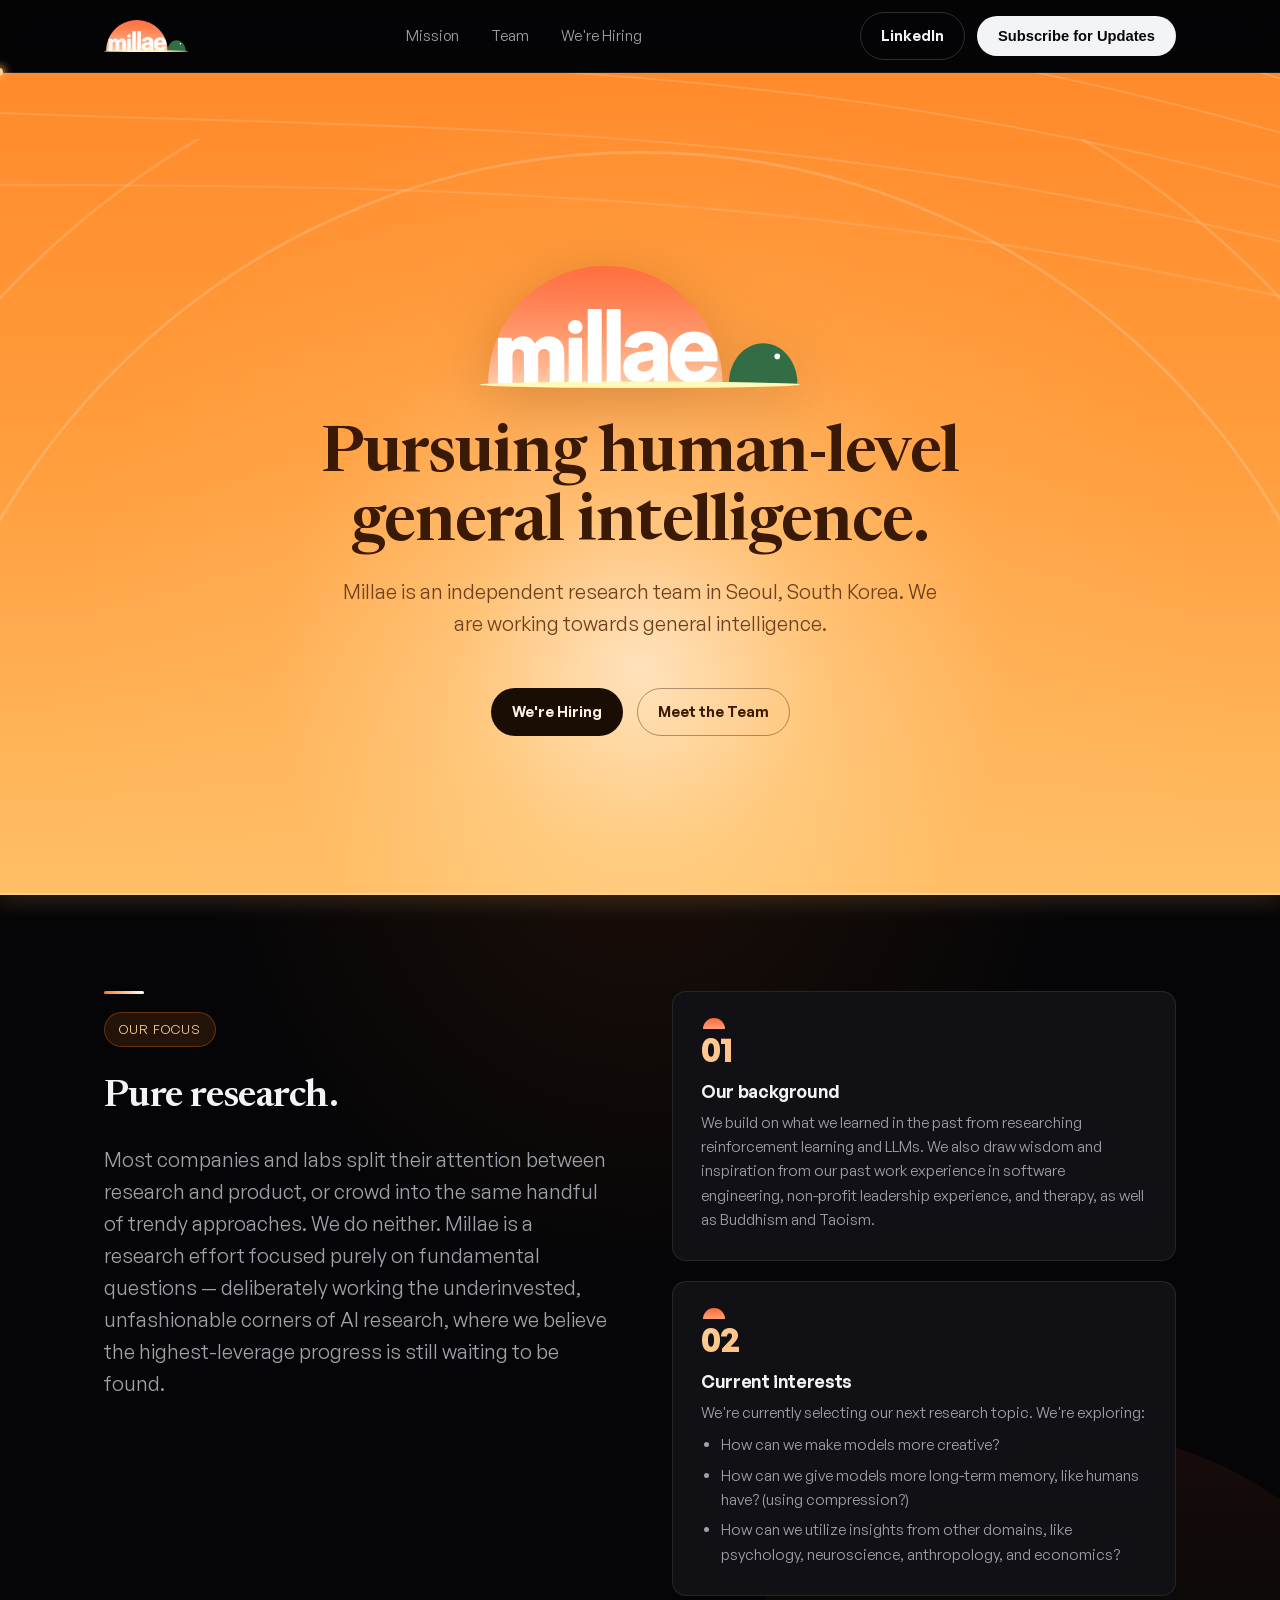
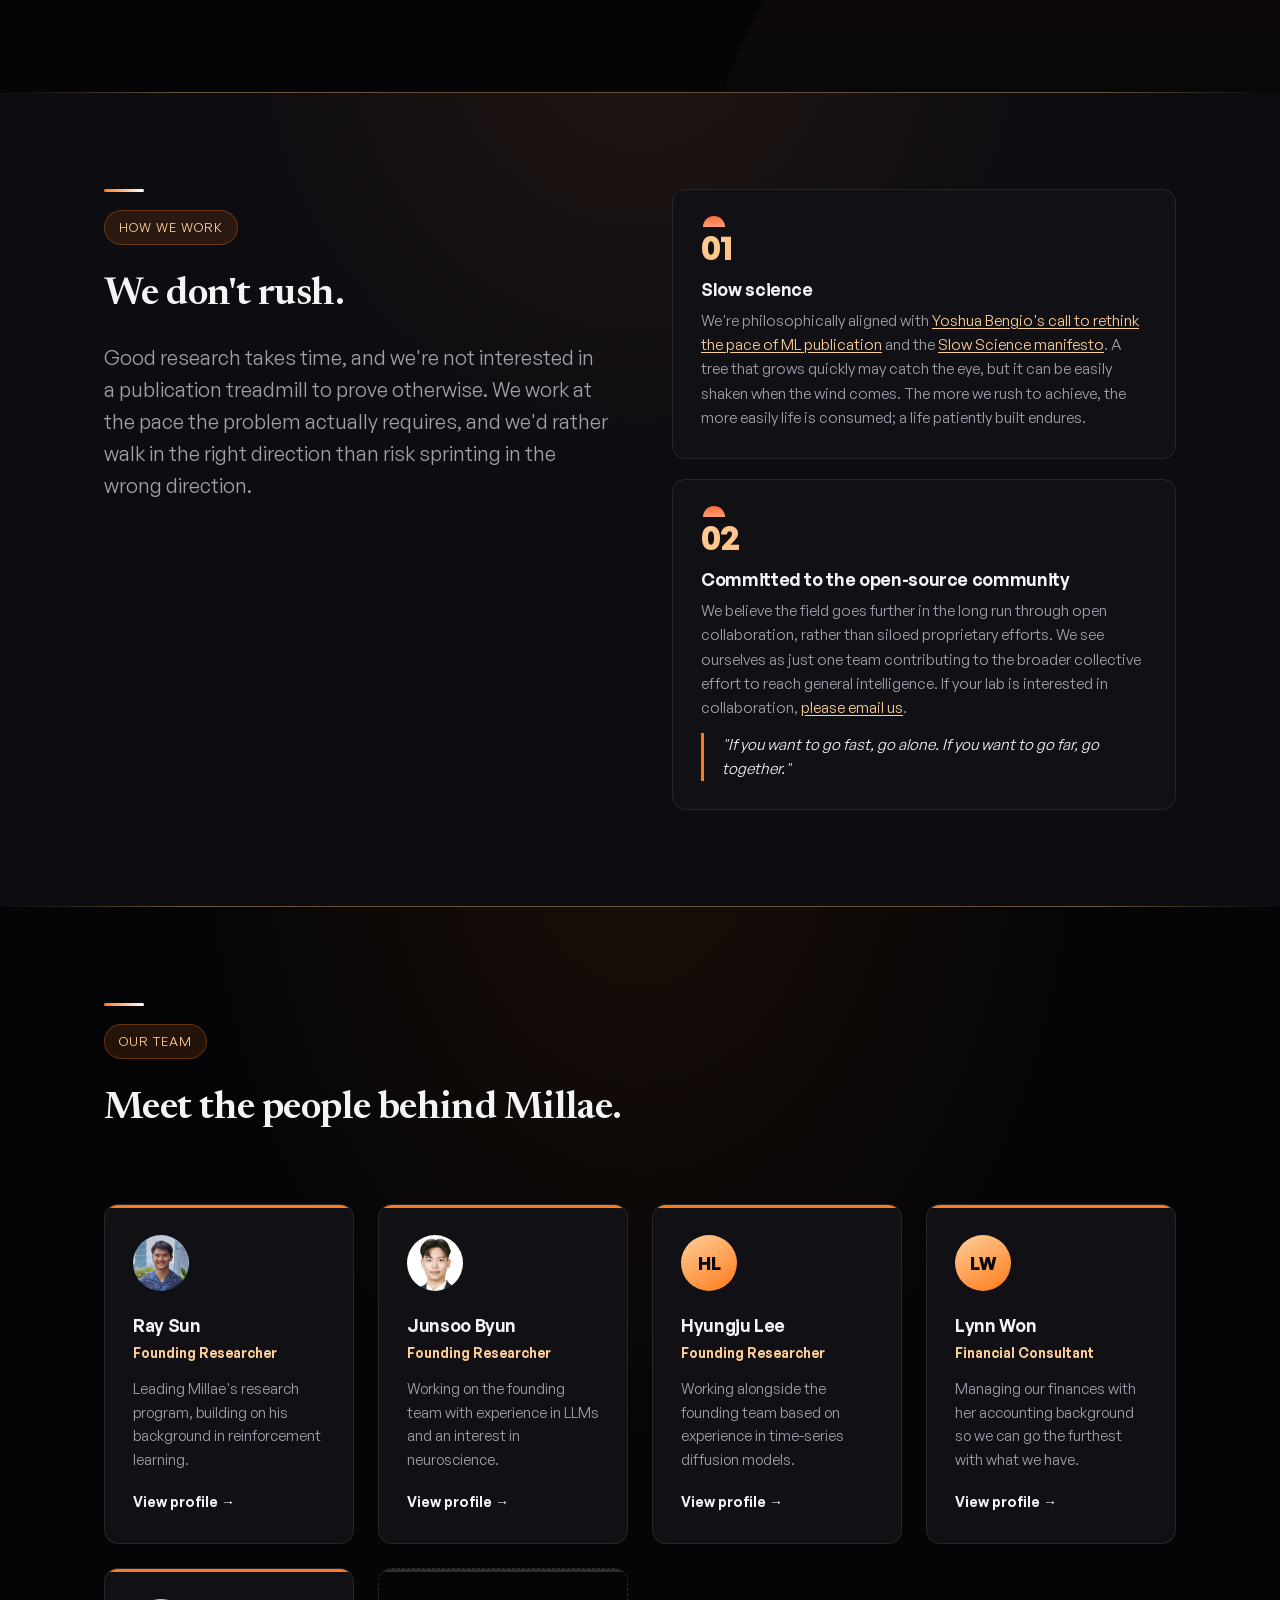
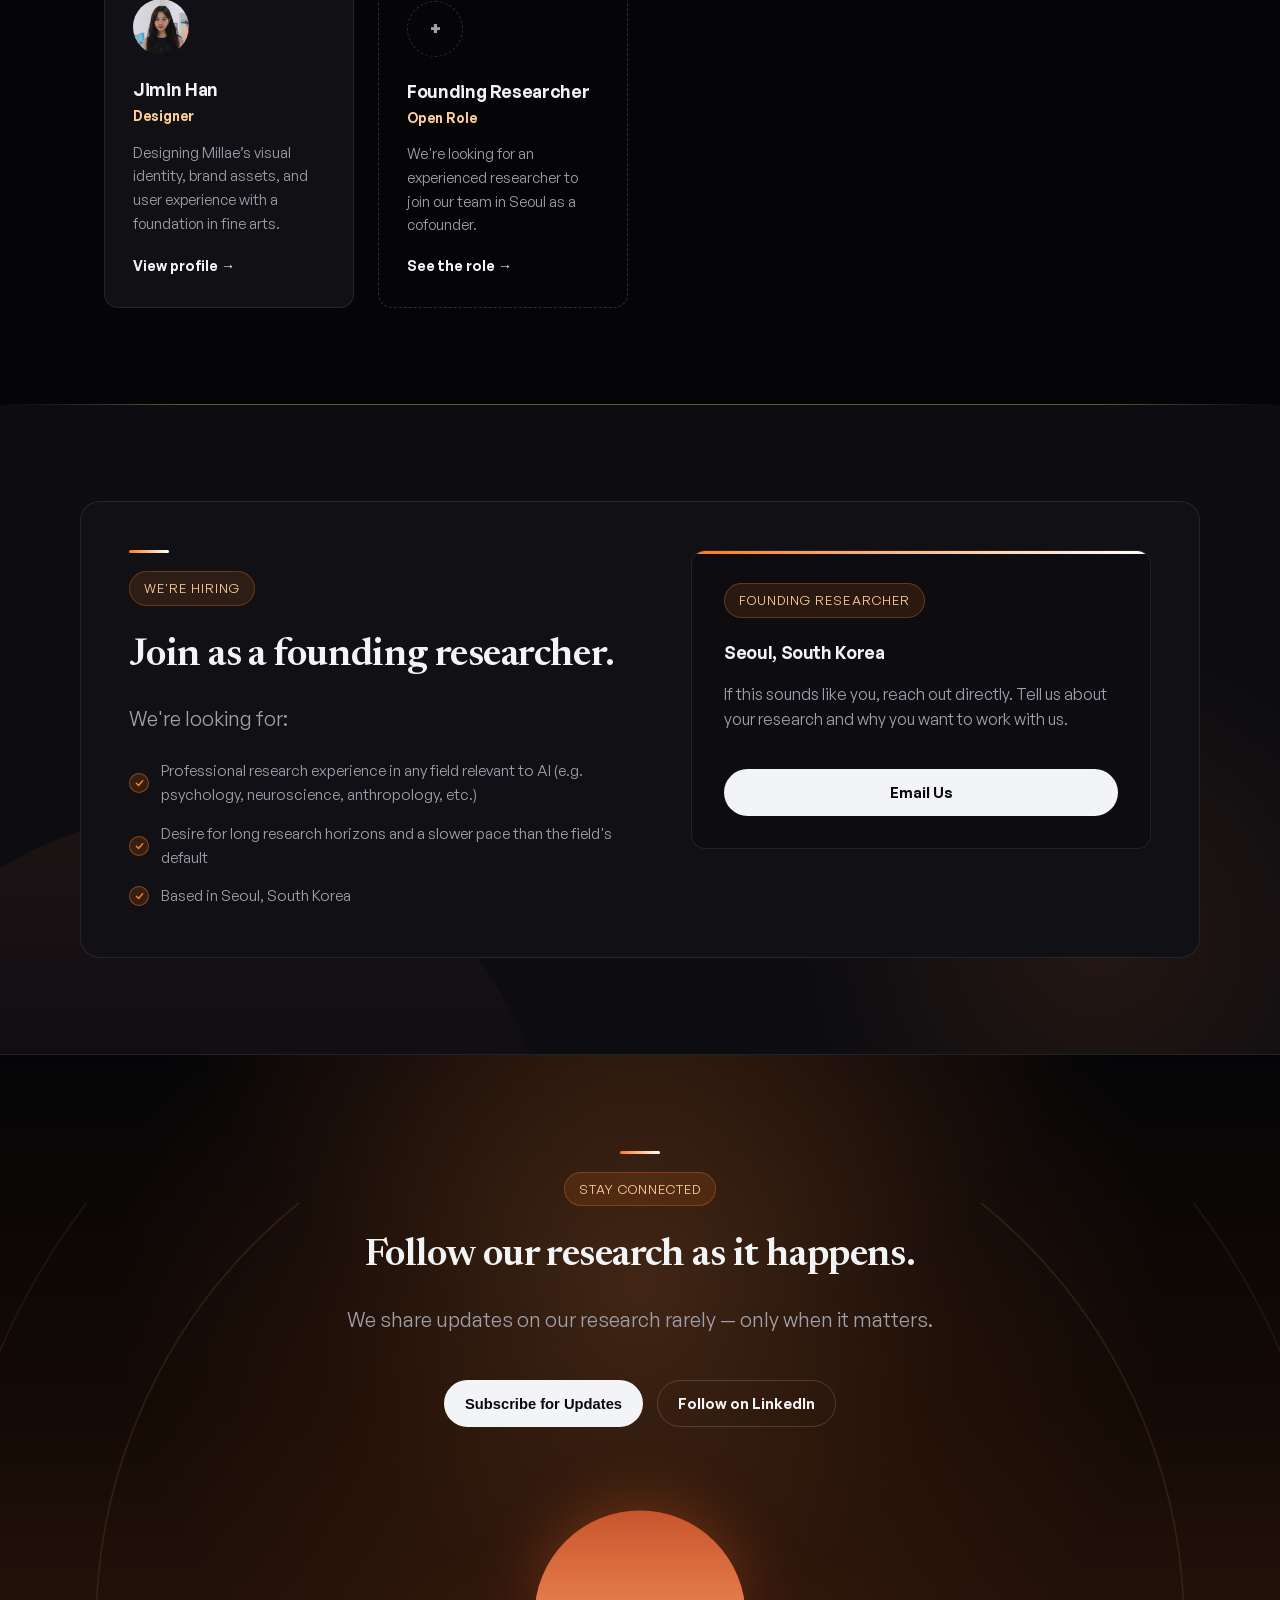
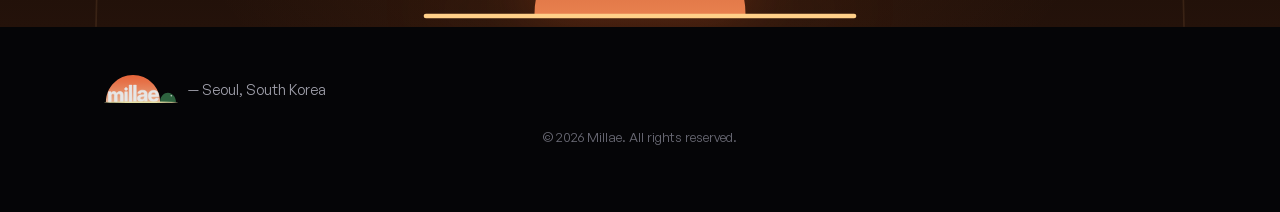
==== index.html @ add13caf "Merge df5b614d6354981f4038da247c15f13acc78fb18 into 8482a71c5a29dc5c4f13a183eb59f6894654b849" ====
<!DOCTYPE html>
<html lang="en">
<head>
<meta charset="UTF-8">
<meta name="viewport" content="width=device-width, initial-scale=1.0">
<title>Millae — Human-level general intelligence</title>
<meta name="description" content="Millae is a Seoul-based AI research team pursuing human-level general intelligence as a single, straight-shot goal.">

<meta property="og:title" content="Millae">
<meta property="og:description" content="A Seoul-based AI research team pursuing human-level general intelligence.">
<meta property="og:image" content="assets/logo-512.png">
<meta property="og:type" content="website">
<meta name="twitter:card" content="summary">

<link rel="icon" type="image/png" sizes="32x32" href="assets/favicon-32.png">
<link rel="apple-touch-icon" href="assets/apple-touch-icon.png">

<link rel="stylesheet" href="assets/fonts.css">
<link rel="stylesheet" href="styles.css">
</head>
<body>

<nav class="nav">
  <div class="wrap">
    <a href="index.html" class="brand">
      <img src="assets/logo-03.svg" alt="Millae" class="brand-logo">
    </a>
    <div class="nav-links" id="navLinks">
      <a href="#mission">Mission</a>
      <a href="team.html">Team</a>
      <a href="#hiring">We're Hiring</a>
    </div>
    <div class="nav-actions">
      <a class="btn btn-outline nav-linkedin" href="https://www.linkedin.com/company/millae" target="_blank" rel="noopener">LinkedIn</a>
      <button class="btn btn-primary" id="openSubscribe"><span class="full">Subscribe for Updates</span><span class="short-hide">Subscribe</span></button>
      <button class="nav-toggle" id="navToggle" aria-label="Toggle menu">☰</button>
    </div>
  </div>
  <div class="day-progress" aria-hidden="true"><span class="day-progress-sun"></span></div>
</nav>

<header class="hero hero-sunrise">
  <!-- Sunrise sky: bright orange morning background, soft glow + elegant
       concentric light arcs radiating from the horizon. Decorative. -->
  <div class="hero-sky" aria-hidden="true">
    <div class="sun-glow"></div>
    <!-- Flowing diagonal lines, ifp.org-style: a field of fine curves sweeping
         across the sky, thickest where they converge near the horizon. -->
    <svg class="hero-flowlines" viewBox="0 0 1000 700" preserveAspectRatio="xMidYMax slice">
      <g fill="none" stroke="#fff">
        <path class="flow" d="M-100 40 C 220 140, 520 40, 1100 260" stroke-width="1" stroke-opacity="0.24"/>
        <path class="flow" d="M-100 90 C 240 190, 540 90, 1100 300" stroke-width="1.1" stroke-opacity="0.21"/>
        <path class="flow" d="M-100 150 C 260 230, 560 150, 1100 340" stroke-width="1.2" stroke-opacity="0.22"/>
        <path class="flow" d="M-100 210 C 280 270, 580 210, 1100 380" stroke-width="1.3" stroke-opacity="0.19"/>
        <path class="flow" d="M-100 270 C 300 310, 600 270, 1100 420" stroke-width="1.4" stroke-opacity="0.17"/>
        <path class="flow" d="M-100 330 C 320 350, 620 330, 1100 460" stroke-width="1.5" stroke-opacity="0.15"/>
        <path class="flow" d="M-100 390 C 340 390, 640 390, 1100 500" stroke-width="1.6" stroke-opacity="0.13"/>
      </g>
    </svg>
    <svg class="sun-arcs" viewBox="0 0 1000 560" preserveAspectRatio="xMidYMax slice">
      <g fill="none" stroke="#fff" stroke-width="1.4">
        <path class="arc" d="M110 560 A390 390 0 0 1 890 560"/>
        <path class="arc" d="M40 560 A460 460 0 0 1 960 560"/>
        <path class="arc" d="M-40 560 A540 540 0 0 1 1040 560"/>
        <path class="arc" d="M-130 560 A630 630 0 0 1 1130 560"/>
        <path class="arc" d="M-230 560 A730 730 0 0 1 1230 560"/>
        <path class="arc" d="M-340 560 A840 840 0 0 1 1340 560"/>
      </g>
    </svg>
  </div>

  <div class="wrap hero-inner">
    <!-- Hero logo: "millae" set inside the sun, with a slowly crawling turtle.
         Inline SVG so the turtle can animate and the mark stays crisp. -->
    <div class="hero-logo">
      <img src="assets/logo-03-anim.svg" alt="Millae" class="hero-logo-img">
    </div>
    <h1>Pursuing human-level general intelligence.</h1>
    <p class="lede">Millae is an independent research team in Seoul, South Korea. We are working towards general intelligence.</p>
    <div class="hero-actions">
      <a href="#hiring" class="btn btn-primary">We're Hiring</a>
      <a href="team.html" class="btn btn-outline">Meet the Team</a>
    </div>
  </div>
</header>

<!-- Full-width horizon line: the stark seam where the orange sunrise breaks into black. -->
<div class="horizon" aria-hidden="true"></div>

<section id="mission">
  <div class="sun-watermark" aria-hidden="true"></div>
  <div class="wrap mission-grid">
    <div>
      <div class="eyebrow-rule"></div>
      <span class="eyebrow">Our Focus</span>
      <h2>Pure research.</h2>
      <p class="lede">Most companies and labs split their attention between research and product, or crowd into the same handful of trendy approaches. We do neither. Millae is a research effort focused purely on fundamental questions — deliberately working the underinvested, unfashionable corners of AI research, where we believe the highest-leverage progress is still waiting to be found.</p>
    </div>
    <div class="mission-points">
      <div class="point">
        <span class="num">01</span>
        <h3>Our background</h3>
        <p>We build on what we learned in the past from researching reinforcement learning and LLMs. We also draw wisdom and inspiration from our past work experience in software engineering, non-profit leadership experience, and therapy, as well as Buddhism and Taoism.</p>
      </div>
      <div class="point">
        <span class="num">02</span>
        <h3>Current interests</h3>
        <p>We're currently selecting our next research topic. We're exploring:</p>
        <ul>
          <li>How can we make models more creative?</li>
          <li>How can we give models more long-term memory, like humans have? (using compression?)</li>
          <li>How can we utilize insights from other domains, like psychology, neuroscience, anthropology, and economics?</li>
        </ul>
      </div>
    </div>
  </div>
</section>

<!-- <section id="great-project">
  <div class="wrap">
    <span class="eyebrow">Why This Matters</span>
    <h2>The Great Project of our generation.</h2>
    <p class="lede">We believe developing human-level general intelligence is the great project of this generation and the generations to come. We're looking for scientists who think about their work the same way — not as a job, but as a contribution to humanity's future.</p>

    <div class="callout">
      <span class="eyebrow eyebrow-warn">The Stakes</span>
      <p>We take the scale of this project seriously in both directions. The potential benefits of human-level and superintelligent AI are extraordinary — and the risk it poses is the greatest existential threat humanity has ever faced. We're looking for suggestions on how we can collectively invest in long-term AI safety. Meanwhile, we expect the world to become increasingly unstable and violent leading up to the Singularity; we're preparing for that as well.</p>
    </div>
  </div>
</section> -->

<div class="hz-divider" aria-hidden="true"></div>

<section id="philsophy">
  <div class="wrap mission-grid">
    <div>
      <div class="eyebrow-rule"></div>
      <span class="eyebrow">How We Work</span>
      <h2>We don't rush.</h2>
      <p class="lede">Good research takes time, and we're not interested in a publication treadmill to prove otherwise. We work at the pace the problem actually requires, and we'd rather walk in the right direction than risk sprinting in the wrong direction.</p>
    </div>
    <div class="mission-points">
      <div class="point">
        <span class="num">01</span>
        <h3>Slow science</h3>
        <p>We're philosophically aligned with <a href="https://yoshuabengio.org/en/blog/time-rethink-publication-process-machine-learning" target="_blank" rel="noopener">Yoshua Bengio's call to rethink the pace of ML publication</a> and the <a href="http://slow-science.org/" target="_blank" rel="noopener">Slow Science manifesto</a>. A tree that grows quickly may catch the eye, but it can be easily shaken when the wind comes. The more we rush to achieve, the more easily life is consumed; a life patiently built endures.</p>
      </div>
      <div class="point">
        <span class="num">02</span>
        <h3>Committed to the open-source community</h3>
        <p>We believe the field goes further in the long run through open collaboration, rather than siloed proprietary efforts. We see ourselves as just one team contributing to the broader collective effort to reach general intelligence. If your lab is interested in collaboration, <a href="mailto:collaboration@millae.ai">please email us</a>.</p>
        <p class="pull-quote">"If you want to go fast, go alone. If you want to go far, go together."</p>
      </div>
    </div>
  </div>
</section>

<div class="hz-divider" aria-hidden="true"></div>

<section id="team-preview">
  <div class="wrap">
    <div class="section-head">
      <div>
        <div class="eyebrow-rule"></div>
        <span class="eyebrow">Our Team</span>
        <h2>Meet the people behind Millae.</h2>
      </div>
    </div>
    <div class="team-grid" data-team-grid></div>
  </div>
</section>

<div class="hz-divider" aria-hidden="true"></div>

<section id="hiring" class="hiring">
  <div class="sun-watermark" aria-hidden="true"></div>
  <div class="wrap hiring-grid">
    <div>
      <div class="eyebrow-rule"></div>
      <span class="eyebrow">We're Hiring</span>
      <h2>Join as a founding researcher.</h2>
      <p class="lede">We're looking for:</p>
      <ul class="req-list">
        <li><svg class="req-check" viewBox="0 0 12 12" aria-hidden="true"><path d="M2.6 6.3 L5 8.7 L9.4 3.5"/></svg>Professional research experience in any field relevant to AI (e.g. psychology, neuroscience, anthropology, etc.)</li>
        <li><svg class="req-check" viewBox="0 0 12 12" aria-hidden="true"><path d="M2.6 6.3 L5 8.7 L9.4 3.5"/></svg>Desire for long research horizons and a slower pace than the field's default</li>
        <li><svg class="req-check" viewBox="0 0 12 12" aria-hidden="true"><path d="M2.6 6.3 L5 8.7 L9.4 3.5"/></svg>Based in Seoul, South Korea</li>
      </ul>
    </div>
    <div class="hiring-card">
      <span class="eyebrow">Founding Researcher</span>
      <p class="hiring-location">Seoul, South Korea</p>
      <p>If this sounds like you, reach out directly. Tell us about your research and why you want to work with us.</p>
      <a class="btn btn-primary" href="mailto:applications@millae.ai">Email Us</a>
    </div>
  </div>
</section>

<section class="cta">
  <div class="cta-sky" aria-hidden="true">
    <div class="cta-glow"></div>
    <svg class="cta-arcs" viewBox="0 0 1000 400" preserveAspectRatio="xMidYMax slice">
      <g fill="none" stroke="#ffb877">
        <path d="M180 400 A320 320 0 0 1 820 400" stroke-opacity="0.1"/>
        <path d="M90 400 A400 400 0 0 1 910 400" stroke-opacity="0.075"/>
        <path d="M0 400 A490 490 0 0 1 1000 400" stroke-opacity="0.055"/>
      </g>
    </svg>
    <svg class="cta-sun" viewBox="0 0 300 96" preserveAspectRatio="xMidYMax meet">
      <defs><linearGradient id="ctaSun" x1="0" y1="0" x2="0" y2="1"><stop offset="0" stop-color="#c9552b"/><stop offset="1" stop-color="#e8814f"/></linearGradient></defs>
      <path d="M78 88 A72 72 0 0 1 222 88 Z" fill="url(#ctaSun)"/>
      <line x1="4" y1="88" x2="296" y2="88" stroke="#ffd089" stroke-width="3" stroke-linecap="round"/>
    </svg>
  </div>
  <div class="wrap">
    <div class="eyebrow-rule" style="margin-left:auto;margin-right:auto;"></div>
    <span class="eyebrow">Stay Connected</span>
    <h2>Follow our research as it happens.</h2>
    <p class="lede">We share updates on our research rarely — only when it matters.</p>
    <div class="cta-actions">
      <button class="btn btn-primary" id="openSubscribe2">Subscribe for Updates</button>
      <a class="btn btn-outline" href="https://www.linkedin.com/company/millae" target="_blank" rel="noopener">Follow on LinkedIn</a>
    </div>
  </div>
</section>

<footer>
  <div class="wrap">
    <div class="footer-grid">
      <a href="index.html" class="footer-brand">
        <img src="assets/logo-03.svg" alt="Millae" class="footer-logo">
        <span>— Seoul, South Korea</span>
      </a>
    </div>
    <p class="footer-note">© 2026 Millae. All rights reserved.</p>
  </div>
</footer>

<div class="modal-overlay" id="subscribeModal">
  <div class="modal">
    <button class="modal-close" id="closeSubscribe" aria-label="Close">&times;</button>
    <h3>Subscribe for updates</h3>
    <p>Occasional news from Millae's research team. No spam, unsubscribe anytime.</p>
    <form class="subscribe-form" id="subscribeForm" name="subscribe" method="POST" data-netlify="true" netlify-honeypot="bot-field">
      <input type="hidden" name="form-name" value="subscribe">
      <p hidden><label>Don't fill this out if you're human: <input name="bot-field"></label></p>
      <input type="email" name="email" placeholder="you@email.com" required>
      <button type="submit" class="btn btn-primary">Subscribe</button>
      <div class="form-status" id="formStatus"></div>
    </form>
  </div>
</div>

<script src="team.js"></script>
<script src="script.js"></script>
</body>
</html>
---- assets/fonts.css ----
/* Self-hosted fonts: Newsreader (headings) + General Sans (body) */

/* vietnamese */
@font-face {
  font-family: 'Newsreader';
  font-style: normal;
  font-weight: 400 700;
  src: url(fonts/newsreader-0.woff2) format('woff2');
  unicode-range: U+0102-0103, U+0110-0111, U+0128-0129, U+0168-0169, U+01A0-01A1, U+01AF-01B0, U+0300-0301, U+0303-0304, U+0308-0309, U+0323, U+0329, U+1EA0-1EF9, U+20AB;
}
/* latin-ext */
@font-face {
  font-family: 'Newsreader';
  font-style: normal;
  font-weight: 400 700;
  src: url(fonts/newsreader-1.woff2) format('woff2');
  unicode-range: U+0100-02BA, U+02BD-02C5, U+02C7-02CC, U+02CE-02D7, U+02DD-02FF, U+0304, U+0308, U+0329, U+1D00-1DBF, U+1E00-1E9F, U+1EF2-1EFF, U+2020, U+20A0-20AB, U+20AD-20C0, U+2113, U+2C60-2C7F, U+A720-A7FF;
}
/* latin */
@font-face {
  font-family: 'Newsreader';
  font-style: normal;
  font-weight: 400 700;
  src: url(fonts/newsreader-2.woff2) format('woff2');
  unicode-range: U+0000-00FF, U+0131, U+0152-0153, U+02BB-02BC, U+02C6, U+02DA, U+02DC, U+0304, U+0308, U+0329, U+2000-206F, U+20AC, U+2122, U+2191, U+2193, U+2212, U+2215, U+FEFF, U+FFFD;
}

/* vietnamese */
/* latin-ext */
/* latin */
/* General Sans */
@font-face {
  font-family: 'General Sans';
  src: url(fonts/general-sans-0.woff2) format('woff2');
  font-weight: 400;
  font-display: swap;
  font-style: normal;
}
@font-face {
  font-family: 'General Sans';
  src: url(fonts/general-sans-1.woff2) format('woff2');
  font-weight: 500;
  font-display: swap;
  font-style: normal;
}
@font-face {
  font-family: 'General Sans';
  src: url(fonts/general-sans-2.woff2) format('woff2');
  font-weight: 600;
  font-display: swap;
  font-style: normal;
}
@font-face {
  font-family: 'General Sans';
  src: url(fonts/general-sans-3.woff2) format('woff2');
  font-weight: 700;
  font-display: swap;
  font-style: normal;
}
---- styles.css ----
/* ---------- Design tokens ---------- */
:root {
  --bg: #050507;
  --bg-elevated: #0c0c11;
  --bg-card: #101015;
  --border: rgba(255, 255, 255, 0.09);
  --border-strong: rgba(255, 255, 255, 0.16);
  --text: #f3f4f6;
  --text-dim: #a1a1ac;
  --text-faint: #6b6b76;
  --accent: #ff7a1a;
  --accent-light: #ffcf9a;
  --accent-glow: rgba(255, 122, 26, 0.35);
  --green: #4f9d6b;
  --green-deep: #316c45;
  --warn: #e0a458;
  --warn-light: #f3d5aa;
  --radius: 14px;
  --max-width: 1120px;
  --font: "General Sans", "Inter", -apple-system, BlinkMacSystemFont, sans-serif;
  --font-head: "Newsreader", Georgia, "Times New Roman", serif;
}

* {
  box-sizing: border-box;
}

html {
  scroll-behavior: smooth;
}

body {
  margin: 0;
  background: var(--bg);
  color: var(--text);
  font-family: var(--font);
  line-height: 1.6;
  -webkit-font-smoothing: antialiased;
}

img {
  max-width: 100%;
  display: block;
}

a {
  color: inherit;
  text-decoration: none;
}

.wrap {
  max-width: var(--max-width);
  margin: 0 auto;
  padding: 0 24px;
}

section {
  padding: 96px 0;
  border-bottom: 1px solid var(--border);
}

section:last-of-type {
  border-bottom: none;
}

.eyebrow {
  display: inline-block;
  font-size: 13px;
  letter-spacing: 0.08em;
  text-transform: uppercase;
  color: var(--accent-light);
  background: rgba(255, 122, 26, 0.12);
  border: 1px solid rgba(255, 122, 26, 0.3);
  padding: 6px 14px;
  border-radius: 100px;
  margin-bottom: 20px;
}

h1, h2, h3 {
  font-weight: 600;
  letter-spacing: -0.02em;
  margin: 0 0 16px;
}

/* Display headings in Geist; body + small subheads (h3) stay in Inter. */
h1, h2 {
  font-family: var(--font-head);
  font-optical-sizing: auto;
  letter-spacing: -0.015em;
}

h1 {
  font-size: clamp(2.4rem, 5vw, 4rem);
  line-height: 1.08;
}

h2 {
  font-size: clamp(1.7rem, 3vw, 2.4rem);
}

p {
  color: var(--text-dim);
  margin: 0 0 16px;
}

.lede {
  font-size: 1.25rem;
  color: var(--text-dim);
  max-width: 640px;
}

/* ---------- Nav ---------- */
.nav {
  position: sticky;
  top: 0;
  z-index: 50;
  backdrop-filter: blur(14px);
  background: rgba(5, 5, 7, 0.7);
  border-bottom: 1px solid var(--border);
  transition: background 0.3s ease, border-color 0.3s ease, box-shadow 0.3s ease;
}

/* Condensed state once scrolled (class toggled in script.js). */
.nav.scrolled {
  background: rgba(5, 5, 7, 0.92);
  border-bottom-color: var(--border-strong);
  box-shadow: 0 8px 30px rgba(0, 0, 0, 0.35);
}

.nav .wrap {
  transition: height 0.3s ease;
}

@media (min-width: 861px) {
  .nav.scrolled .wrap { height: 60px; }
}

.nav .wrap {
  display: flex;
  align-items: center;
  justify-content: space-between;
  height: 72px;
}

.brand {
  display: flex;
  align-items: center;
  gap: 10px;
  font-weight: 600;
  font-size: 1.05rem;
  letter-spacing: -0.01em;
}

.brand {
  gap: 9px;
}

.brand-logo {
  height: 32px;
  width: auto;
}

.nav-links {
  display: flex;
  align-items: center;
  gap: 32px;
}

.nav-links a:not(.btn) {
  font-size: 0.94rem;
  color: var(--text-dim);
  transition: color 0.15s ease;
}

.nav-links a:not(.btn):hover {
  color: var(--text);
}

/* Sliding underline on hover. */
.nav-links a:not(.btn) {
  position: relative;
}

.nav-links a:not(.btn)::after {
  content: "";
  position: absolute;
  left: 0;
  right: 0;
  bottom: -5px;
  height: 1.5px;
  background: var(--accent);
  transform: scaleX(0);
  transform-origin: left center;
  transition: transform 0.25s ease;
}

.nav-links a:not(.btn):hover::after {
  transform: scaleX(1);
}

@media (prefers-reduced-motion: reduce) {
  .nav-links a:not(.btn)::after { transition: none; }
}

.nav-actions {
  display: flex;
  align-items: center;
  gap: 12px;
}

.nav-toggle {
  display: none;
  background: none;
  border: 1px solid var(--border-strong);
  border-radius: 8px;
  width: 40px;
  height: 40px;
  color: var(--text);
  font-size: 1.1rem;
  cursor: pointer;
}

/* ---------- Buttons ---------- */
.btn {
  display: inline-flex;
  align-items: center;
  justify-content: center;
  gap: 8px;
  padding: 11px 20px;
  border-radius: 100px;
  font-size: 0.92rem;
  font-weight: 600;
  cursor: pointer;
  border: 1px solid transparent;
  transition: transform 0.15s ease, background 0.15s ease, border-color 0.15s ease, box-shadow 0.2s ease;
  white-space: nowrap;
}

.btn:active {
  transform: scale(0.97);
}

.btn-primary {
  background: var(--text);
  color: #08080a;
}

.btn-primary:hover {
  box-shadow: 0 0 0 1.5px rgba(255, 122, 26, 0.55), 0 3px 12px 0 rgba(255, 122, 26, 0.48);
}

.btn-outline {
  background: transparent;
  border-color: var(--border-strong);
  color: var(--text);
}

.btn-outline:hover {
  border-color: var(--text);
}

.nav-actions .short-hide {
  display: none;
}

/* ---------- Hero (base) ---------- */
/* Neutral hero shared by simple pages (e.g. team.html): centered, dark theme,
   soft accent glow behind the title. The homepage adds .hero-sunrise on top. */
.hero {
  padding: 120px 0 100px;
  text-align: center;
  position: relative;
  overflow: hidden;
}

.hero:not(.hero-sunrise)::before {
  content: "";
  position: absolute;
  top: -200px;
  left: 50%;
  transform: translateX(-50%);
  width: 900px;
  height: 700px;
  background: radial-gradient(circle, var(--accent-glow), transparent 65%);
  filter: blur(20px);
  pointer-events: none;
  z-index: 0;
}

.hero .wrap {
  position: relative;
  z-index: 1;
}

/* ---------- Hero (sunrise, homepage only) ---------- */
/* Bright orange morning sky. This is the "starting page" — one strong color,
   then a stark break to black at the horizon line below. */
:root {
  --sky-top: #ff8a2b;
  --sky-mid: #ff9d3d;
  --sky-low: #ffbf66;
  --sky-ink: #3a1a05;        /* dark warm ink for text/marks on the sky */
  --sky-ink-dim: #6e401d;
  --horizon-line: #ffd089;
}

.hero-sunrise {
  min-height: min(92vh, 820px);
  display: flex;
  align-items: center;
  padding: 132px 0 96px;
  color: var(--sky-ink);
  /* Pure sunrise treatment: bright orange top to bottom, no black creeping
     in from the top. The break to black happens all at once at .horizon. */
  background: linear-gradient(180deg, var(--sky-top) 0%, var(--sky-mid) 46%, var(--sky-low) 100%);
  border-bottom: none;
}

/* Decorative sky layer: glowing sun + slow rays, both rising from the horizon. */
.hero-sky {
  position: absolute;
  inset: 0;
  z-index: 0;
  pointer-events: none;
  overflow: hidden;
}

.sun-glow {
  position: absolute;
  left: 50%;
  bottom: -52%;
  width: 120vw;
  max-width: 1300px;
  aspect-ratio: 1;
  transform: translateX(-50%);
  border-radius: 50%;
  background: radial-gradient(
    circle at center,
    rgba(255, 249, 235, 0.7) 0%,
    rgba(255, 226, 170, 0.42) 20%,
    rgba(255, 190, 110, 0.18) 40%,
    rgba(255, 160, 70, 0) 64%
  );
  animation: sun-breathe 11s ease-in-out infinite;
}

/* Flowing diagonal lines across the upper sky (ifp.org-style field of curves).
   Kept faint and confined above the headline so text stays fully readable. */
.hero-flowlines {
  position: absolute;
  top: 0;
  left: 0;
  width: 100%;
  height: 62%;
}

.hero-flowlines .flow {
  animation: flow-drift 22s ease-in-out infinite;
}

.hero-flowlines .flow:nth-child(1) { animation-delay: 0s; }
.hero-flowlines .flow:nth-child(2) { animation-delay: -3s; }
.hero-flowlines .flow:nth-child(3) { animation-delay: -6s; }
.hero-flowlines .flow:nth-child(4) { animation-delay: -9s; }
.hero-flowlines .flow:nth-child(5) { animation-delay: -12s; }
.hero-flowlines .flow:nth-child(6) { animation-delay: -15s; }
.hero-flowlines .flow:nth-child(7) { animation-delay: -18s; }

/* Concentric light arcs radiating from the horizon sun (ifp-style line-work). */
.sun-arcs {
  position: absolute;
  left: 50%;
  bottom: 0;
  width: 170vw;
  max-width: 1900px;
  height: 92%;
  transform: translateX(-50%);
}

.sun-arcs .arc {
  opacity: 1;
  animation: arc-shimmer 9s ease-in-out infinite;
}

.sun-arcs .arc:nth-child(1) { stroke-opacity: 0.18; animation-delay: 0s; }
.sun-arcs .arc:nth-child(2) { stroke-opacity: 0.15; animation-delay: 0.9s; }
.sun-arcs .arc:nth-child(3) { stroke-opacity: 0.12; animation-delay: 1.8s; }
.sun-arcs .arc:nth-child(4) { stroke-opacity: 0.10; animation-delay: 2.7s; }
.sun-arcs .arc:nth-child(5) { stroke-opacity: 0.08; animation-delay: 3.6s; }
.sun-arcs .arc:nth-child(6) { stroke-opacity: 0.06; animation-delay: 4.5s; }

.hero-inner {
  position: relative;
  z-index: 1;
  width: 100%;             /* fill the hero so children can't overflow the viewport */
  display: flex;
  flex-direction: column;
  align-items: center;
}

.hero-logo {
  width: clamp(230px, 30vw, 320px);
  margin-bottom: 34px;
  filter: drop-shadow(0 12px 30px rgba(120, 45, 0, 0.28));
}

.hero-logo-img {
  width: 100%;
  height: auto;
  display: block;
}

.hero-turtle {
  transform-box: fill-box;
  transform-origin: center bottom;
}

.hero-sunrise h1 {
  max-width: min(820px, 100%);   /* never exceed the container (fixes mobile clip) */
  color: var(--sky-ink);
}

.hero-sunrise .lede {
  max-width: 620px;
  margin-left: auto;
  margin-right: auto;
  text-align: center;
  color: var(--sky-ink-dim);
}

.hero-actions {
  display: flex;
  gap: 14px;
  margin-top: 32px;
  flex-wrap: wrap;
  justify-content: center;
}

/* Buttons re-tuned for the light sunrise background. */
.hero-sunrise .btn-primary {
  background: #1a0d04;
  color: #fff3e2;
}

.hero-sunrise .btn-primary:hover {
  background: #1a0d04;
  border-color: var(--text);
  box-shadow: 0 0 0 0.75px var(--text);
}

.hero-sunrise .btn-outline {
  border-color: rgba(58, 26, 5, 0.4);
  color: var(--sky-ink);
}

.hero-sunrise .btn-outline:hover {
  border-color: var(--sky-ink);
}

/* ---------- Horizon: the stark orange → black seam ---------- */
/* A genuine edge-to-edge solid line — no fade at the ends — so the break
   between the sunrise page and the black page below reads as one continuous
   seam across the full width, not just a glow in the center. */
.horizon {
  height: 2px;
  width: 100%;
  background: var(--horizon-line);
  box-shadow: 0 0 22px 2px rgba(255, 190, 110, 0.5);
}

/* ---------- Sunrise animation keyframes ---------- */
@keyframes sun-breathe {
  0%, 100% { transform: translateX(-50%) scale(1);    opacity: 0.92; }
  50%      { transform: translateX(-50%) scale(1.05); opacity: 1; }
}

@keyframes sun-spin {
  to { transform: translateX(-50%) rotate(360deg); }
}

/* ---------- Motion: hero entrance, sun float, turtle, arcs, scroll reveal ---------- */
@media (prefers-reduced-motion: no-preference) {
  /* staggered entrance for the hero on load */
  .hero-sunrise .hero-logo,
  .hero-sunrise h1,
  .hero-sunrise .lede,
  .hero-sunrise .hero-actions {
    animation: hero-rise 0.9s cubic-bezier(0.2, 0.7, 0.2, 1) both;
  }
  .hero-sunrise .hero-logo { animation-delay: 0.05s; }
  .hero-sunrise h1 { animation-delay: 0.18s; }
  .hero-sunrise .lede { animation-delay: 0.3s; }
  .hero-sunrise .hero-actions { animation-delay: 0.42s; }

  /* the whole mark gently floats */
  .hero-logo-svg {
    animation: sun-float 6.5s ease-in-out infinite;
    will-change: transform;
  }

  /* the turtle slowly crawls */
  .hero-turtle {
    animation: turtle-crawl 6s ease-in-out infinite;
  }

  /* scroll reveal — class added by script.js. Hide is instant (no flash);
     only the reveal transitions. */
  .reveal {
    opacity: 0;
    transform: translateY(24px);
  }
  .reveal.in {
    opacity: 1;
    transform: none;
    transition: opacity 0.7s ease, transform 0.7s cubic-bezier(0.2, 0.7, 0.2, 1);
  }
}

@keyframes hero-rise {
  from { opacity: 0; transform: translateY(22px); }
  to   { opacity: 1; transform: none; }
}

@keyframes sun-float {
  0%, 100% { transform: translateY(0); }
  50%      { transform: translateY(-6px); }
}

@keyframes turtle-crawl {
  0%, 100% { transform: translate(0, 0) rotate(0deg); }
  50%      { transform: translate(5px, -1px) rotate(-3deg); }
}

@keyframes arc-shimmer {
  0%, 100% { opacity: 1; }
  50%      { opacity: 0.3; }
}

@keyframes flow-drift {
  0%, 100% { transform: translate(0, 0); }
  50%      { transform: translate(14px, -6px); }
}

@media (prefers-reduced-motion: reduce) {
  .sun-glow,
  .sun-arcs .arc,
  .hero-flowlines .flow,
  .hero-logo-svg,
  .hero-turtle {
    animation: none;
  }
}

/* ---------- Section rhythm ---------- */
/* Sections alternate tone (black / elevated) and each carries a faint warm
   glow bleeding down from the hero, so the orange/black identity continues
   quietly all the way down the page instead of stopping dead at the horizon. */
#mission,
#philsophy,
#team-preview,
.cta {
  position: relative;
  overflow: hidden;
}

#mission::before,
#philsophy::before,
#team-preview::before,
.cta::before {
  content: "";
  position: absolute;
  top: -10%;
  left: 50%;
  width: 900px;
  max-width: 140vw;
  height: 60%;
  transform: translateX(-50%);
  background: radial-gradient(ellipse at top, rgba(255, 122, 26, 0.09), transparent 70%);
  pointer-events: none;
  z-index: 0;
}

#philsophy {
  background: var(--bg-elevated);
}

#mission .wrap,
#philsophy .wrap,
#team-preview .wrap,
.cta .wrap {
  position: relative;
  z-index: 1;
}

/* A thin accent rule above each section's eyebrow — a small structural
   flourish that reads as intentional, not decorative clutter. */
.eyebrow-rule {
  width: 40px;
  height: 3px;
  border-radius: 2px;
  background: linear-gradient(90deg, var(--accent), #ffffff);
  margin-bottom: 18px;
}

/* ---------- Mission ---------- */
.mission-grid {
  display: grid;
  grid-template-columns: 1fr 1fr;
  gap: 64px;
  align-items: start;
}

.mission-points {
  display: grid;
  gap: 20px;
}

.point {
  position: relative;
  background: var(--bg-card);
  border: 1px solid var(--border);
  border-radius: var(--radius);
  padding: 26px 28px 28px;
  transition: border-color 0.2s ease, transform 0.2s ease;
}

.point:hover {
  border-color: var(--border-strong);
  transform: translateY(-2px);
}

.point .num {
  font-size: 2.1rem;
  line-height: 1;
  font-weight: 700;
  letter-spacing: -0.02em;
  margin-bottom: 10px;
  display: block;
  background: linear-gradient(135deg, var(--accent-light), var(--accent));
  -webkit-background-clip: text;
  background-clip: text;
  color: transparent;
}

.point h3 {
  font-size: 1.1rem;
  margin-bottom: 6px;
}

.point p {
  margin: 0;
  font-size: 0.95rem;
}

.point p + p {
  margin-top: 12px;
}

.point ul {
  margin: 8px 0 0;
  padding-left: 20px;
  color: var(--text-dim);
  font-size: 0.95rem;
}

.point ul li {
  margin-top: 6px;
}

/* Closing manifesto line in the "How We Work" section — set as a pull-quote
   rather than a plain paragraph, so it lands with the right weight. */
.pull-quote {
  margin: 16px 0 0;
  padding-left: 18px;
  border-left: 3px solid var(--accent);
  font-size: 1.05rem;
  font-style: italic;
  color: var(--text);
}

.lede a,
.point p a,
.callout p a,
.paper-card h3 a {
  color: var(--accent-light);
  text-decoration: underline;
  text-underline-offset: 2px;
}

.lede a:hover,
.point p a:hover,
.callout p a:hover,
.paper-card h3 a:hover {
  color: var(--text);
}

/* ---------- Callout (stakes / warnings) ---------- */
.callout {
  background: var(--bg-card);
  border: 1px solid var(--border);
  border-left: 3px solid var(--warn);
  border-radius: var(--radius);
  padding: 30px 34px;
  margin-top: 40px;
}

.eyebrow-warn {
  color: var(--warn-light);
  background: rgba(224, 164, 88, 0.12);
  border-color: rgba(224, 164, 88, 0.3);
}

.callout p {
  margin: 10px 0 0;
  font-size: 0.98rem;
}

/* ---------- Team ---------- */
.section-head {
  display: flex;
  justify-content: space-between;
  align-items: flex-end;
  gap: 24px;
  margin-bottom: 48px;
  flex-wrap: wrap;
}

.section-head p {
  margin: 0;
  max-width: 480px;
}

.team-grid {
  display: grid;
  grid-template-columns: repeat(auto-fill, minmax(240px, 1fr));
  gap: 24px;
}

.team-card {
  position: relative;
  background: var(--bg-card);
  border: 1px solid var(--border);
  border-radius: var(--radius);
  padding: 30px 28px 28px;
  overflow: hidden;
  transition: border-color 0.15s ease, transform 0.15s ease;
}

/* Thin top accent bar, consistent across every card. */
.team-card::before {
  content: "";
  position: absolute;
  top: 0;
  left: 0;
  right: 0;
  height: 3px;
  background: var(--accent);
}

.team-card.open-role::before {
  background: var(--border-strong);
}

.team-card:hover {
  border-color: var(--border-strong);
  transform: translateY(-2px);
}

.avatar {
  width: 56px;
  height: 56px;
  border-radius: 100px;
  background: linear-gradient(150deg, var(--accent-light), var(--accent));
  display: flex;
  align-items: center;
  justify-content: center;
  font-weight: 700;
  color: #08080a;
  font-size: 1.1rem;
  margin-bottom: 20px;
  overflow: hidden;
}

.avatar img,
.profile-avatar img {
  width: 100%;
  height: 100%;
  object-fit: cover;
}

.team-card h3 {
  font-size: 1.1rem;
  margin-bottom: 2px;
}

.team-role {
  color: var(--accent-light);
  font-size: 0.85rem;
  font-weight: 600;
  margin-bottom: 14px;
  display: block;
}

.team-card p {
  font-size: 0.92rem;
  margin-bottom: 18px;
}

.team-card .link-arrow {
  font-size: 0.88rem;
  font-weight: 600;
  color: var(--text);
}

.team-card.open-role {
  border-style: dashed;
  border-color: var(--border-strong);
  background: transparent;
  display: flex;
  flex-direction: column;
  justify-content: center;
}

.team-card.open-role .avatar {
  background: transparent;
  border: 1px dashed var(--border-strong);
  color: var(--text-dim);
}

/* ---------- Publications ---------- */
.papers-list {
  display: grid;
  gap: 20px;
  margin-top: 32px;
}

.paper-card {
  background: var(--bg-card);
  border: 1px solid var(--border);
  border-radius: var(--radius);
  padding: 28px;
}

.paper-card .eyebrow {
  display: block;
  width: fit-content;
}

.paper-area {
  display: inline-block;
  font-size: 0.8rem;
  font-weight: 600;
  letter-spacing: 0.02em;
  color: var(--accent-light);
  margin-bottom: 10px;
}

.paper-card h3 {
  font-size: 1.05rem;
  margin-bottom: 8px;
}

.paper-authors {
  font-size: 0.92rem;
  color: var(--text-dim);
  margin-bottom: 16px;
}

.paper-card .link-arrow {
  font-size: 0.88rem;
  font-weight: 600;
  color: var(--text);
}

/* ---------- Talk ---------- */
#talks-publications {
  padding-top: 16px;
}

.video-embed {
  position: relative;
  width: 100%;
  max-width: 800px;
  aspect-ratio: 16 / 9;
  margin-top: 24px;
  border-radius: var(--radius);
  overflow: hidden;
  border: 1px solid var(--border);
}

.video-embed iframe {
  width: 100%;
  height: 100%;
  border: 0;
  display: block;
}

/* ---------- Hiring ---------- */
.hiring {
  background: var(--bg-elevated);
  position: relative;
  overflow: hidden;
}

/* Faint warm corner glow, echoing the hero sun, anchors the panel below. */
.hiring::before {
  content: "";
  position: absolute;
  right: -10%;
  bottom: -30%;
  width: 620px;
  max-width: 70vw;
  aspect-ratio: 1;
  background: radial-gradient(circle, rgba(255, 122, 26, 0.1), transparent 70%);
  pointer-events: none;
}

.hiring-grid {
  position: relative;
  z-index: 1;
  display: grid;
  grid-template-columns: 1.1fr 1fr;
  gap: 56px;
  background: var(--bg-card);
  border: 1px solid var(--border);
  border-radius: 20px;
  padding: 48px;
}

.req-list {
  list-style: none;
  margin: 24px 0 0;
  padding: 0;
  display: grid;
  gap: 14px;
}

.req-list li {
  position: relative;
  padding-left: 32px;
  color: var(--text-dim);
  font-size: 0.95rem;
}

.req-list li::before {
  content: "";
  position: absolute;
  left: 0;
  top: 50%;
  transform: translateY(-50%);     /* center on the whole item (between lines) */
  width: 18px;
  height: 18px;
  border-radius: 100px;
  background: rgba(255, 122, 26, 0.15);
  border: 1px solid rgba(255, 122, 26, 0.45);
}

/* Inline check, centered in the circle; draws in when the section reveals. */
.req-check {
  position: absolute;
  left: 4.5px;                      /* +1px optical nudge: a check reads left of its geometric center */
  top: 50%;
  transform: translateY(-50%);
  width: 11px;
  height: 11px;
  overflow: visible;
}

.req-check path {
  fill: none;
  stroke: var(--accent);
  stroke-width: 1.7;
  stroke-linecap: round;
  stroke-linejoin: round;
  stroke-dashoffset: 0;            /* fully drawn by default (no-JS / reduced motion) */
}

@media (prefers-reduced-motion: no-preference) {
  .req-check path {
    stroke-dasharray: 12;
    stroke-dashoffset: 12;         /* hidden until the hiring block scrolls in */
    transition: stroke-dashoffset 0.55s ease;
  }
  .hiring-grid > div.in .req-check path { stroke-dashoffset: 0; }
  .req-list li:nth-child(2) .req-check path { transition-delay: 0.12s; }
  .req-list li:nth-child(3) .req-check path { transition-delay: 0.24s; }
}

.hiring-card {
  position: relative;
  background: var(--bg-elevated);
  border: 1px solid var(--border);
  border-radius: var(--radius);
  padding: 32px;
  height: fit-content;
  overflow: hidden;
}

.hiring-card::before {
  content: "";
  position: absolute;
  top: 0;
  left: 0;
  right: 0;
  height: 3px;
  background: linear-gradient(90deg, var(--accent), #ffffff);
}

.hiring-card h3 {
  font-size: 1.15rem;
}

.hiring-location {
  font-size: 1.1rem;
  font-weight: 600;
  letter-spacing: -0.02em;
  color: var(--text);
}

.hiring-card .btn {
  width: 100%;
  margin-top: 20px;
}

/* ---------- Profile (Ray Sun page) ---------- */
.profile-hero {
  padding-top: 72px;
  padding-bottom: 32px;
}

.profile-top {
  display: flex;
  align-items: center;
  gap: 24px;
  margin-bottom: 32px;
  flex-wrap: wrap;
}

.profile-avatar {
  width: 96px;
  height: 96px;
  border-radius: 100px;
  background: linear-gradient(150deg, var(--accent-light), var(--accent));
  display: flex;
  align-items: center;
  justify-content: center;
  font-weight: 700;
  font-size: 2rem;
  color: #08080a;
  flex-shrink: 0;
  overflow: hidden;
}

.profile-meta h1 {
  font-size: 2rem;
  margin-bottom: 4px;
}

.profile-meta .team-role {
  margin-bottom: 8px;
}

.profile-meta .team-role + .team-role {
  margin-top: -4px;
}

.profile-contact {
  display: flex;
  align-items: center;
  gap: 12px;
  margin-top: 6px;
  flex-wrap: wrap;
}

.profile-email {
  display: inline-block;
  font-size: 0.92rem;
  color: var(--accent-light);
  text-decoration: underline;
  text-underline-offset: 2px;
}

.profile-email:hover {
  color: var(--text);
}

.profile-linkedin {
  padding: 5px 14px;
}

.profile-body {
  max-width: 700px;
  display: grid;
  gap: 16px;
}

.profile-body p:last-of-type {
  margin-bottom: 0;
}

.back-link {
  display: inline-flex;
  align-items: center;
  gap: 6px;
  color: var(--text-dim);
  font-size: 0.9rem;
  margin-bottom: 24px;
}

.back-link:hover {
  color: var(--text);
}

.focus-tags {
  display: flex;
  flex-wrap: wrap;
  gap: 10px;
  margin-top: 12px;
}

.focus-tags span {
  font-size: 0.82rem;
  padding: 6px 14px;
  border-radius: 100px;
  border: 1px solid var(--border-strong);
  color: var(--text-dim);
}

/* ---------- CTA / Footer ---------- */
.cta {
  text-align: center;
}

.cta .wrap {
  display: flex;
  flex-direction: column;
  align-items: center;
}

.cta-actions {
  display: flex;
  gap: 14px;
  margin-top: 28px;
  flex-wrap: wrap;
  justify-content: center;
}

footer {
  padding: 48px 0;
}

.footer-grid {
  display: flex;
  justify-content: space-between;
  align-items: center;
  flex-wrap: wrap;
  gap: 24px;
}

.footer-brand {
  display: flex;
  align-items: center;
  gap: 10px;
  color: var(--text-dim);
  font-size: 0.9rem;
}

.footer-logo {
  height: 28px;
  width: auto;
  opacity: 0.9;
}

.footer-actions {
  display: flex;
  gap: 12px;
}

.footer-note {
  color: var(--text-faint);
  font-size: 0.82rem;
  margin-top: 24px;
  text-align: center;
}

/* ---------- Modal (Subscribe) ---------- */
.modal-overlay {
  position: fixed;
  inset: 0;
  background: rgba(2, 2, 4, 0.7);
  backdrop-filter: blur(4px);
  display: none;
  align-items: center;
  justify-content: center;
  z-index: 100;
  padding: 24px;
}

.modal-overlay.open {
  display: flex;
}

.modal {
  background: var(--bg-card);
  border: 1px solid var(--border-strong);
  border-radius: var(--radius);
  padding: 36px;
  width: 100%;
  max-width: 420px;
  position: relative;
}

.modal-close {
  position: absolute;
  top: 16px;
  right: 16px;
  background: none;
  border: none;
  color: var(--text-dim);
  font-size: 1.3rem;
  cursor: pointer;
  line-height: 1;
}

.modal-close:hover {
  color: var(--text);
}

.modal h3 {
  margin-bottom: 8px;
}

.modal p {
  font-size: 0.92rem;
  margin-bottom: 22px;
}

.subscribe-form {
  display: flex;
  flex-direction: column;
  gap: 12px;
}

.subscribe-form input {
  background: var(--bg-elevated);
  border: 1px solid var(--border-strong);
  border-radius: 10px;
  padding: 12px 14px;
  color: var(--text);
  font-family: var(--font);
  font-size: 0.95rem;
}

.subscribe-form input:focus {
  outline: none;
  border-color: var(--accent);
}

.form-status {
  font-size: 0.85rem;
  min-height: 18px;
  margin-top: 4px;
}

.form-status.success {
  color: #6fd08c;
}

.form-status.error {
  color: #ef6b6b;
}

/* ---------- Responsive ---------- */
@media (max-width: 860px) {
  .mission-grid,
  .hiring-grid {
    grid-template-columns: 1fr;
    gap: 40px;
  }

  .hiring-grid {
    padding: 32px 24px;
  }

  .nav-links {
    position: fixed;
    top: 72px;
    left: 0;
    right: 0;
    background: var(--bg);
    border-bottom: 1px solid var(--border);
    flex-direction: column;
    align-items: flex-start;
    padding: 24px;
    gap: 18px;
    display: none;
  }

  .nav-links.open {
    display: flex;
  }

  .nav-toggle {
    display: block;
  }

  .nav-actions .btn-primary span.full {
    display: none;
  }

  .nav-actions .short-hide {
    display: inline;
  }

  .nav-actions .btn {
    padding-left: 12px;
    padding-right: 12px;
  }

  .nav-linkedin {
    display: none;
  }
}

@media (max-width: 560px) {
  section {
    padding: 64px 0;
  }

  .hero {
    padding: 88px 0 64px;
  }

  .footer-grid {
    flex-direction: column;
    text-align: center;
  }
}

/* ============ Brand motifs — logo woven through the page ============ */

/* 2. Giant faint sun bleeding from a section edge (brand texture) */
.sun-watermark {
  position: absolute;
  z-index: 0;
  width: 720px;
  max-width: 92vw;
  aspect-ratio: 2 / 1;
  border-radius: 999px 999px 0 0;
  background: linear-gradient(180deg, rgba(255, 105, 56, 0.07), rgba(255, 159, 117, 0.015) 70%, transparent);
  pointer-events: none;
}
#mission .sun-watermark { right: -150px; bottom: -100px; }
#hiring .sun-watermark  { left: -170px;  bottom: -120px; }

/* 3. Horizon dividers between sections (logo's cream baseline as rhythm) */
.hz-divider {
  position: relative;
  height: 1px;
  width: 100%;
  background: linear-gradient(90deg, transparent, rgba(255, 208, 137, 0.38) 14%, rgba(255, 208, 137, 0.38) 86%, transparent);
}
.hz-divider.has-turtle { overflow: visible; }
.hz-turtle {
  position: absolute;
  left: 50%;
  bottom: -1px;
  transform: translateX(-50%);
  width: 34px;
  height: auto;
  filter: drop-shadow(0 -2px 6px rgba(0, 0, 0, 0.35));
}
/* dividers replace the faint section borders here */
#mission, #philsophy, #team-preview { border-bottom: none; }

/* 4. Mini sun marker on the point numbers (01 / 02) */
.point .num {
  position: relative;
  padding-top: 15px;
}
.point .num::before {
  content: "";
  position: absolute;
  top: 0;
  left: 2px;
  width: 22px;
  height: 11px;
  border-radius: 11px 11px 0 0;
  background: linear-gradient(180deg, #ff6938, #ff9f75);
}

/* 1. Sunset bookend on the closing CTA */
.cta {
  position: relative;
  overflow: hidden;
  padding-bottom: 200px;      /* room for the setting sun below the buttons */
  background: linear-gradient(180deg, var(--bg) 0%, #140a05 62%, #24120a 100%);
}
.cta-sky {
  position: absolute;
  inset: 0;
  z-index: 0;
  pointer-events: none;
  overflow: hidden;
}
.cta-glow {
  position: absolute;
  left: 50%;
  bottom: -46%;
  width: 120vw;
  max-width: 1200px;
  aspect-ratio: 1;
  transform: translateX(-50%);
  border-radius: 50%;
  background: radial-gradient(circle, rgba(255, 150, 80, 0.2), rgba(255, 120, 50, 0.06) 38%, transparent 62%);
}
.cta-arcs {
  position: absolute;
  left: 50%;
  bottom: 0;
  width: 150vw;
  max-width: 1700px;
  height: 74%;
  transform: translateX(-50%);
}
.cta-sun {
  position: absolute;
  left: 50%;
  bottom: -1px;
  transform: translateX(-50%);
  width: min(440px, 66vw);
  height: auto;
  filter: drop-shadow(0 -6px 30px rgba(200, 80, 30, 0.4));
}

/* Time-of-day dividers: a sun cresting the horizon, higher towards mid-page */
.hz-divider.hz-sun { overflow: visible; }
.hz-crest {
  position: absolute;
  left: 50%;
  bottom: 0;
  transform: translateX(-50%);
  width: 88px;
  height: var(--h, 18px);
  overflow: hidden;
  pointer-events: none;
}
.hz-crest::before {
  content: "";
  position: absolute;
  top: 0;
  left: 0;
  width: 88px;
  height: 88px;
  border-radius: 50%;
  background: linear-gradient(180deg, #ff6938, #ff9f75);
}
/* soft glow behind the cresting sun (unclipped, so no box edge) */
.hz-divider.hz-sun::after {
  content: "";
  position: absolute;
  left: 50%;
  bottom: -6px;
  transform: translateX(-50%);
  width: 150px;
  height: 70px;
  background: radial-gradient(ellipse at center bottom, rgba(255, 120, 50, 0.22), transparent 70%);
  pointer-events: none;
}
/* on the midday divider the turtle sits just left of the high sun */
.hz-divider.has-turtle .hz-turtle { left: calc(50% - 66px); }

/* Scroll-linked "sun across the sky" progress on the nav's lower edge */
.day-progress {
  position: absolute;
  left: 0;
  bottom: -1px;
  height: 2px;
  width: 0;
  max-width: 100%;
  background: linear-gradient(90deg, #ff8a2b, #ff6938);
  z-index: 46;
  pointer-events: none;
}
.day-progress-sun {
  position: absolute;
  right: -3px;
  top: 50%;
  transform: translateY(-50%);
  width: 8px;
  height: 8px;
  border-radius: 50%;
  background: #ffce8a;
  box-shadow: 0 0 8px 2px rgba(255, 180, 90, 0.85);
}

/* ============ Sunrise treatment for subpages (team / profiles) ============ */
/* Shorter sunrise hero band for interior pages */
.hero-sunrise.hero-sub {
  min-height: auto;
  padding: 120px 0 84px;
  text-align: center;
  background: linear-gradient(180deg, var(--sky-top) 0%, var(--sky-mid) 55%, var(--sky-low) 100%);
}
.hero-sunrise.hero-sub .hero-inner {
  flex: none;
  justify-content: center;
}
/* eyebrow needs dark ink to read on the bright sky */
.hero-sunrise .eyebrow {
  color: #7c3f14;
  background: rgba(58, 26, 5, 0.08);
  border-color: rgba(58, 26, 5, 0.26);
}

/* Warm the dark profile hero + give the avatar a sunrise ring */
.profile-hero { position: relative; }
.profile-avatar {
  box-shadow: 0 0 0 2px rgb(255, 195, 155), 0 8px 26px rgba(255, 105, 56, 0.18);
}
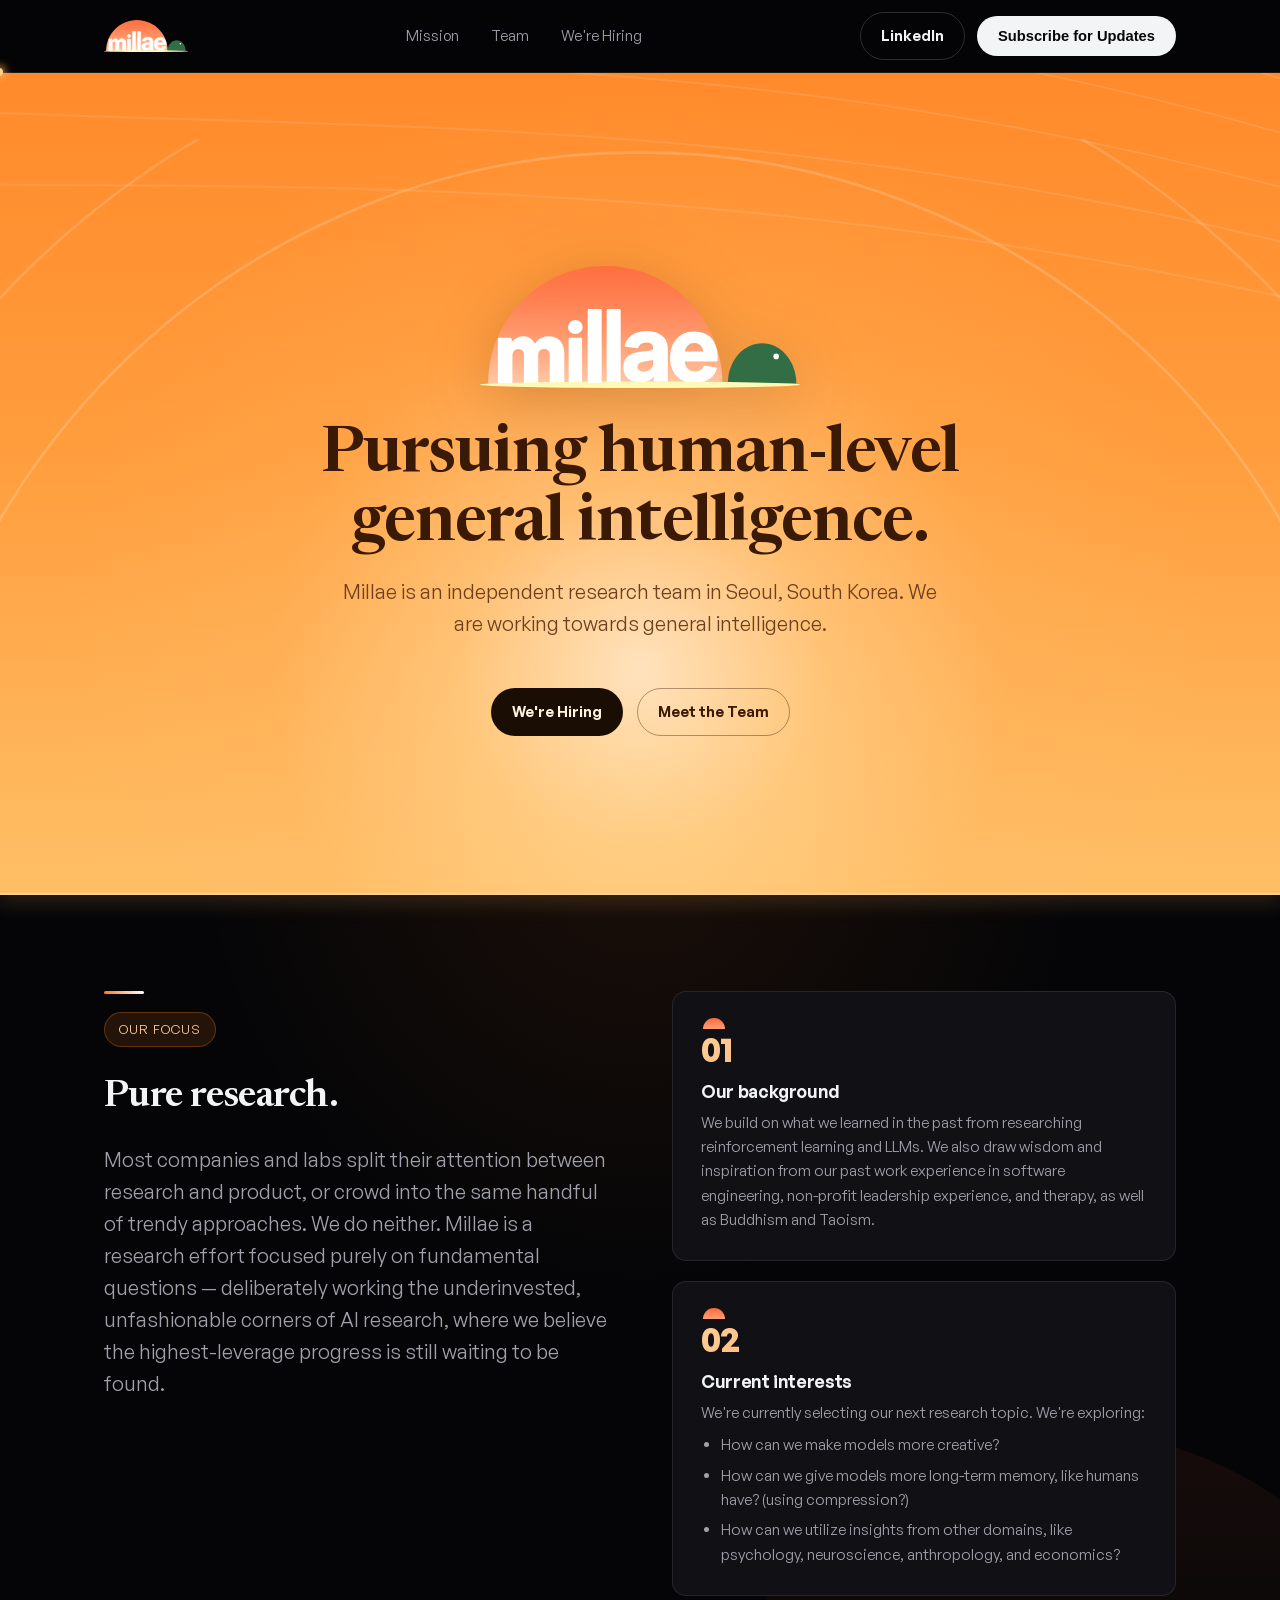
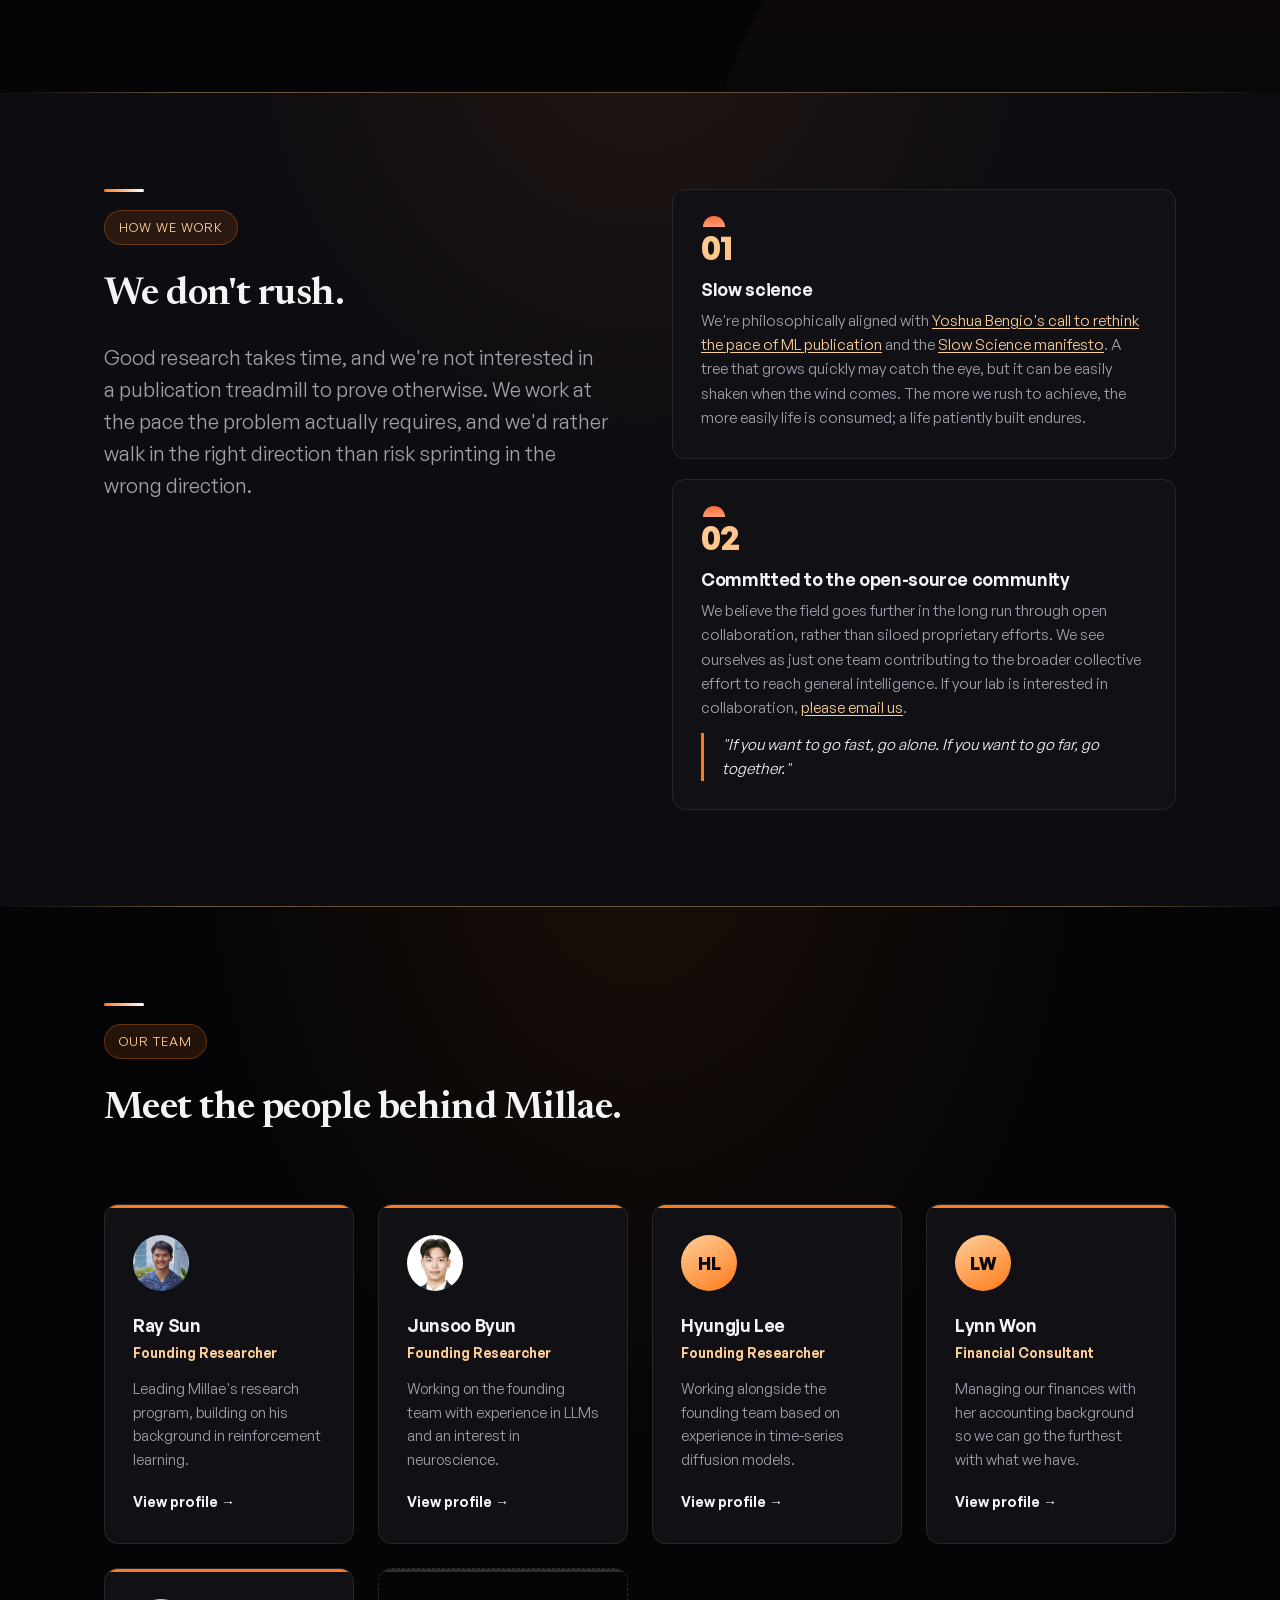
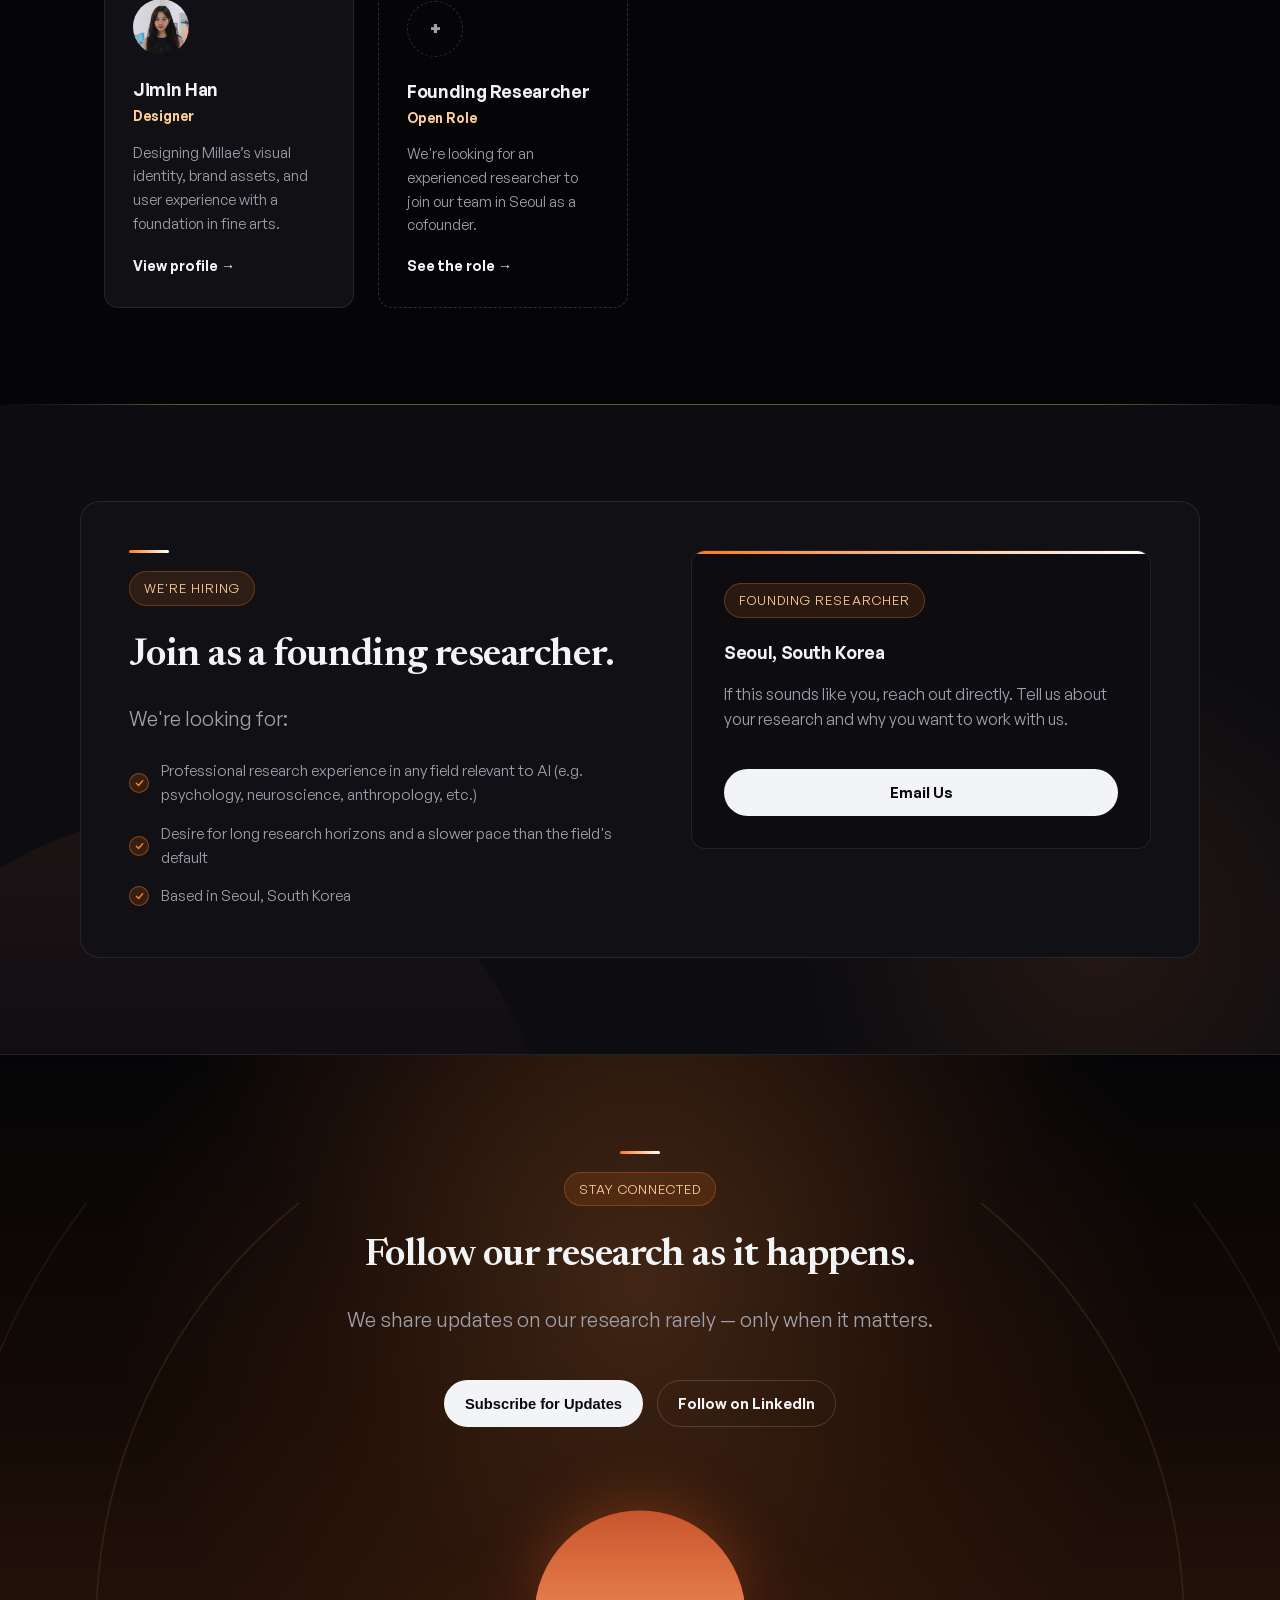
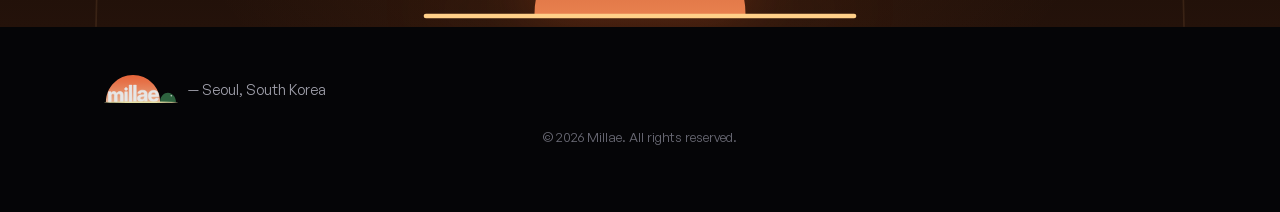
==== commit 46aa2fe8: "Merge pull request #9 from rsun0/redesign/favicon-update Redesign/favicon update" ====
--- a/index.html
+++ b/index.html
@@ -12,7 +12,9 @@
 <meta property="og:type" content="website">
 <meta name="twitter:card" content="summary">
 
+<link rel="icon" type="image/svg+xml" href="assets/favicon.svg">
 <link rel="icon" type="image/png" sizes="32x32" href="assets/favicon-32.png">
+<link rel="icon" type="image/png" sizes="16x16" href="assets/favicon-16.png">
 <link rel="apple-touch-icon" href="assets/apple-touch-icon.png">
 
 <link rel="stylesheet" href="assets/fonts.css">
@@ -48,13 +50,13 @@
          across the sky, thickest where they converge near the horizon. -->
     <svg class="hero-flowlines" viewBox="0 0 1000 700" preserveAspectRatio="xMidYMax slice">
       <g fill="none" stroke="#fff">
-        <path class="flow" d="M-100 40 C 220 140, 520 40, 1100 260" stroke-width="1" stroke-opacity="0.24"/>
-        <path class="flow" d="M-100 90 C 240 190, 540 90, 1100 300" stroke-width="1.1" stroke-opacity="0.21"/>
-        <path class="flow" d="M-100 150 C 260 230, 560 150, 1100 340" stroke-width="1.2" stroke-opacity="0.22"/>
-        <path class="flow" d="M-100 210 C 280 270, 580 210, 1100 380" stroke-width="1.3" stroke-opacity="0.19"/>
-        <path class="flow" d="M-100 270 C 300 310, 600 270, 1100 420" stroke-width="1.4" stroke-opacity="0.17"/>
-        <path class="flow" d="M-100 330 C 320 350, 620 330, 1100 460" stroke-width="1.5" stroke-opacity="0.15"/>
-        <path class="flow" d="M-100 390 C 340 390, 640 390, 1100 500" stroke-width="1.6" stroke-opacity="0.13"/>
+        <path class="flow" d="M-100 40 C 220 140, 520 40, 1100 260" stroke-width="1" stroke-opacity="0.16"/>
+        <path class="flow" d="M-100 90 C 240 190, 540 90, 1100 300" stroke-width="1.1" stroke-opacity="0.14"/>
+        <path class="flow" d="M-100 150 C 260 230, 560 150, 1100 340" stroke-width="1.2" stroke-opacity="0.15"/>
+        <path class="flow" d="M-100 210 C 280 270, 580 210, 1100 380" stroke-width="1.3" stroke-opacity="0.13"/>
+        <path class="flow" d="M-100 270 C 300 310, 600 270, 1100 420" stroke-width="1.4" stroke-opacity="0.12"/>
+        <path class="flow" d="M-100 330 C 320 350, 620 330, 1100 460" stroke-width="1.5" stroke-opacity="0.11"/>
+        <path class="flow" d="M-100 390 C 340 390, 640 390, 1100 500" stroke-width="1.6" stroke-opacity="0.1"/>
       </g>
     </svg>
     <svg class="sun-arcs" viewBox="0 0 1000 560" preserveAspectRatio="xMidYMax slice">
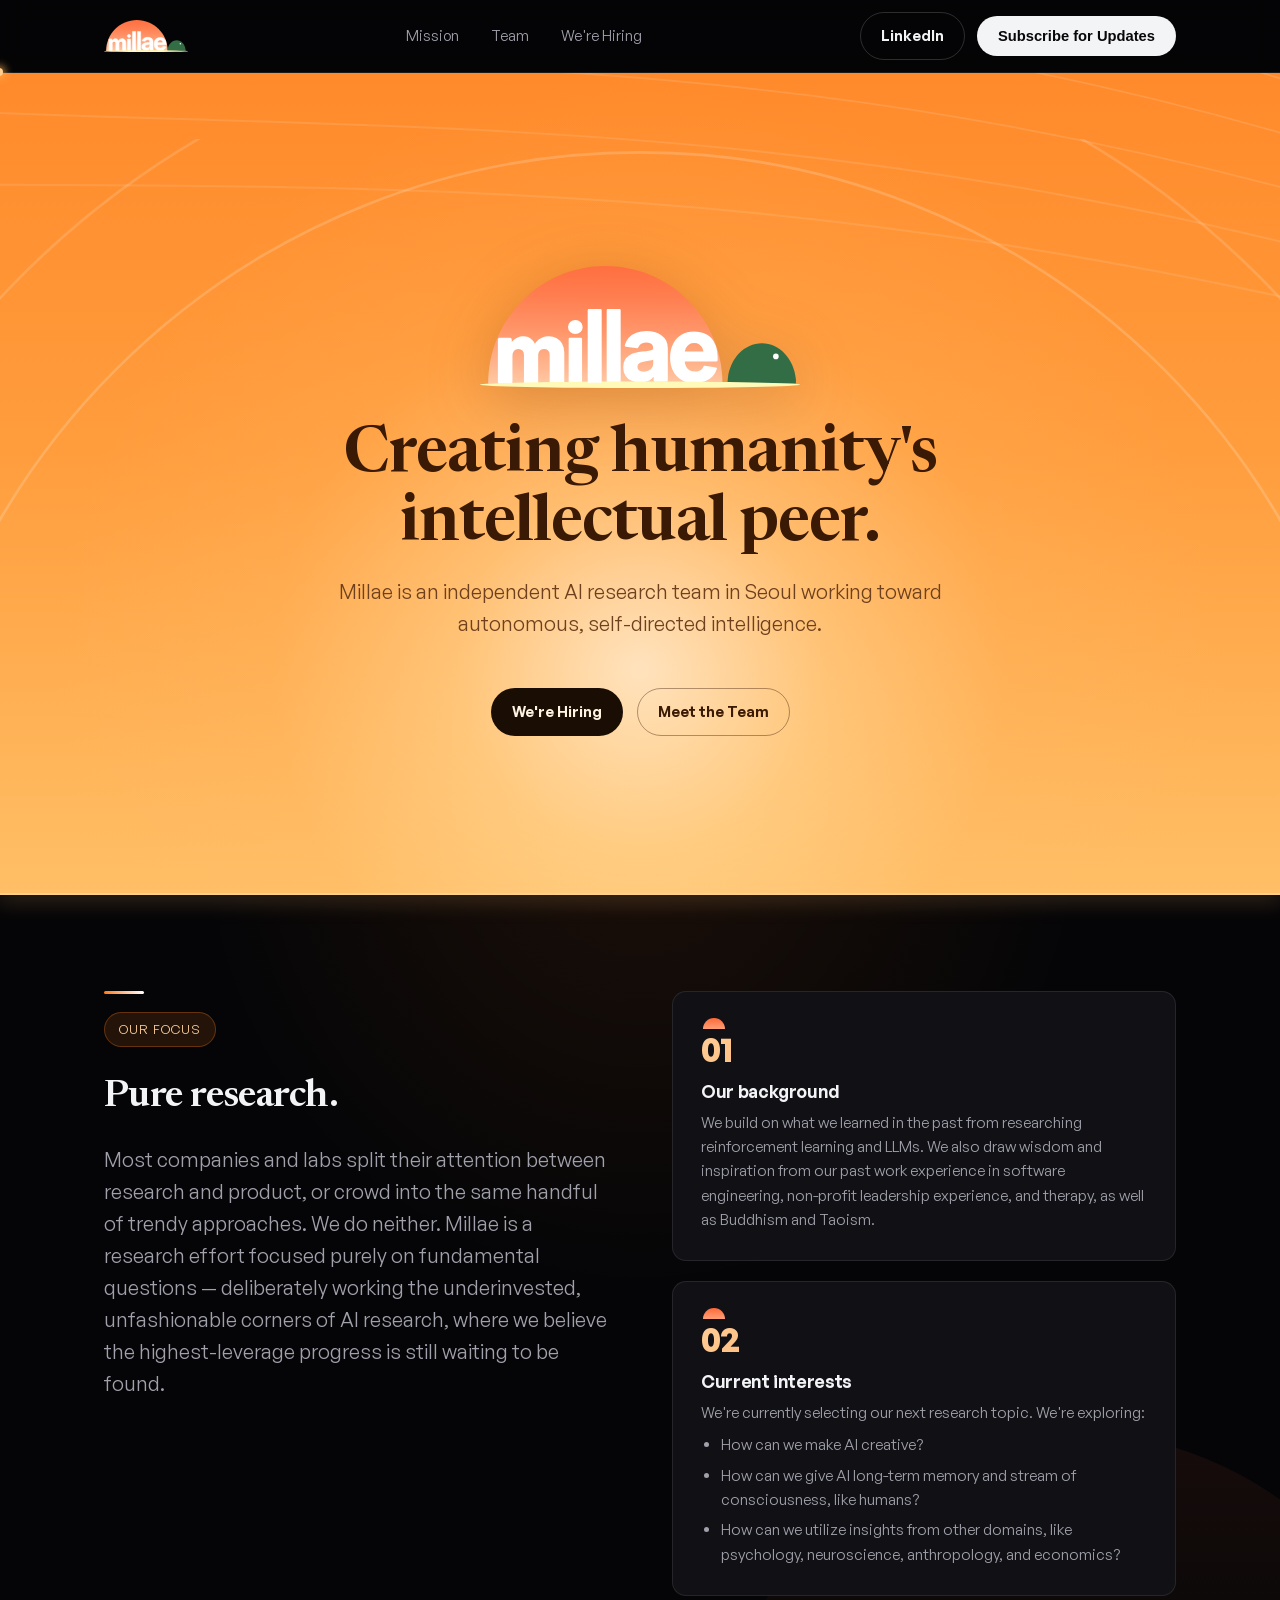
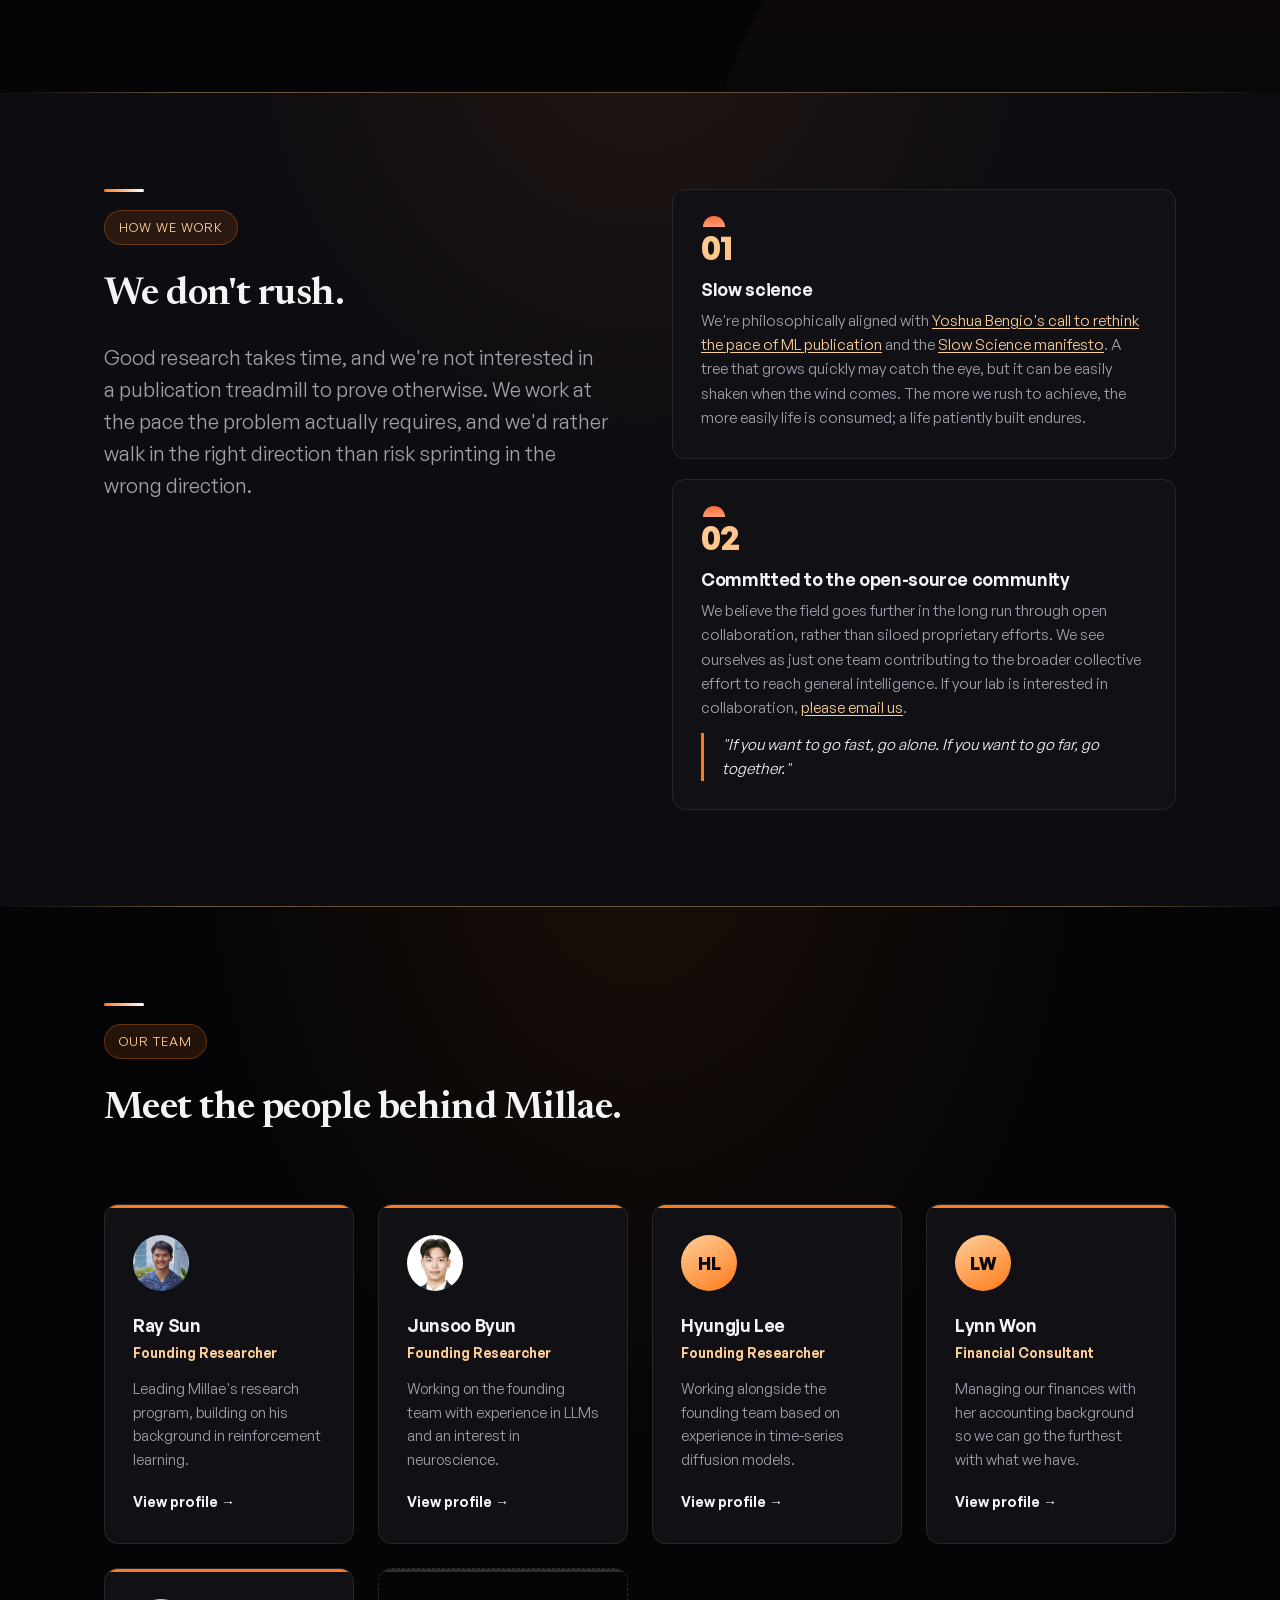
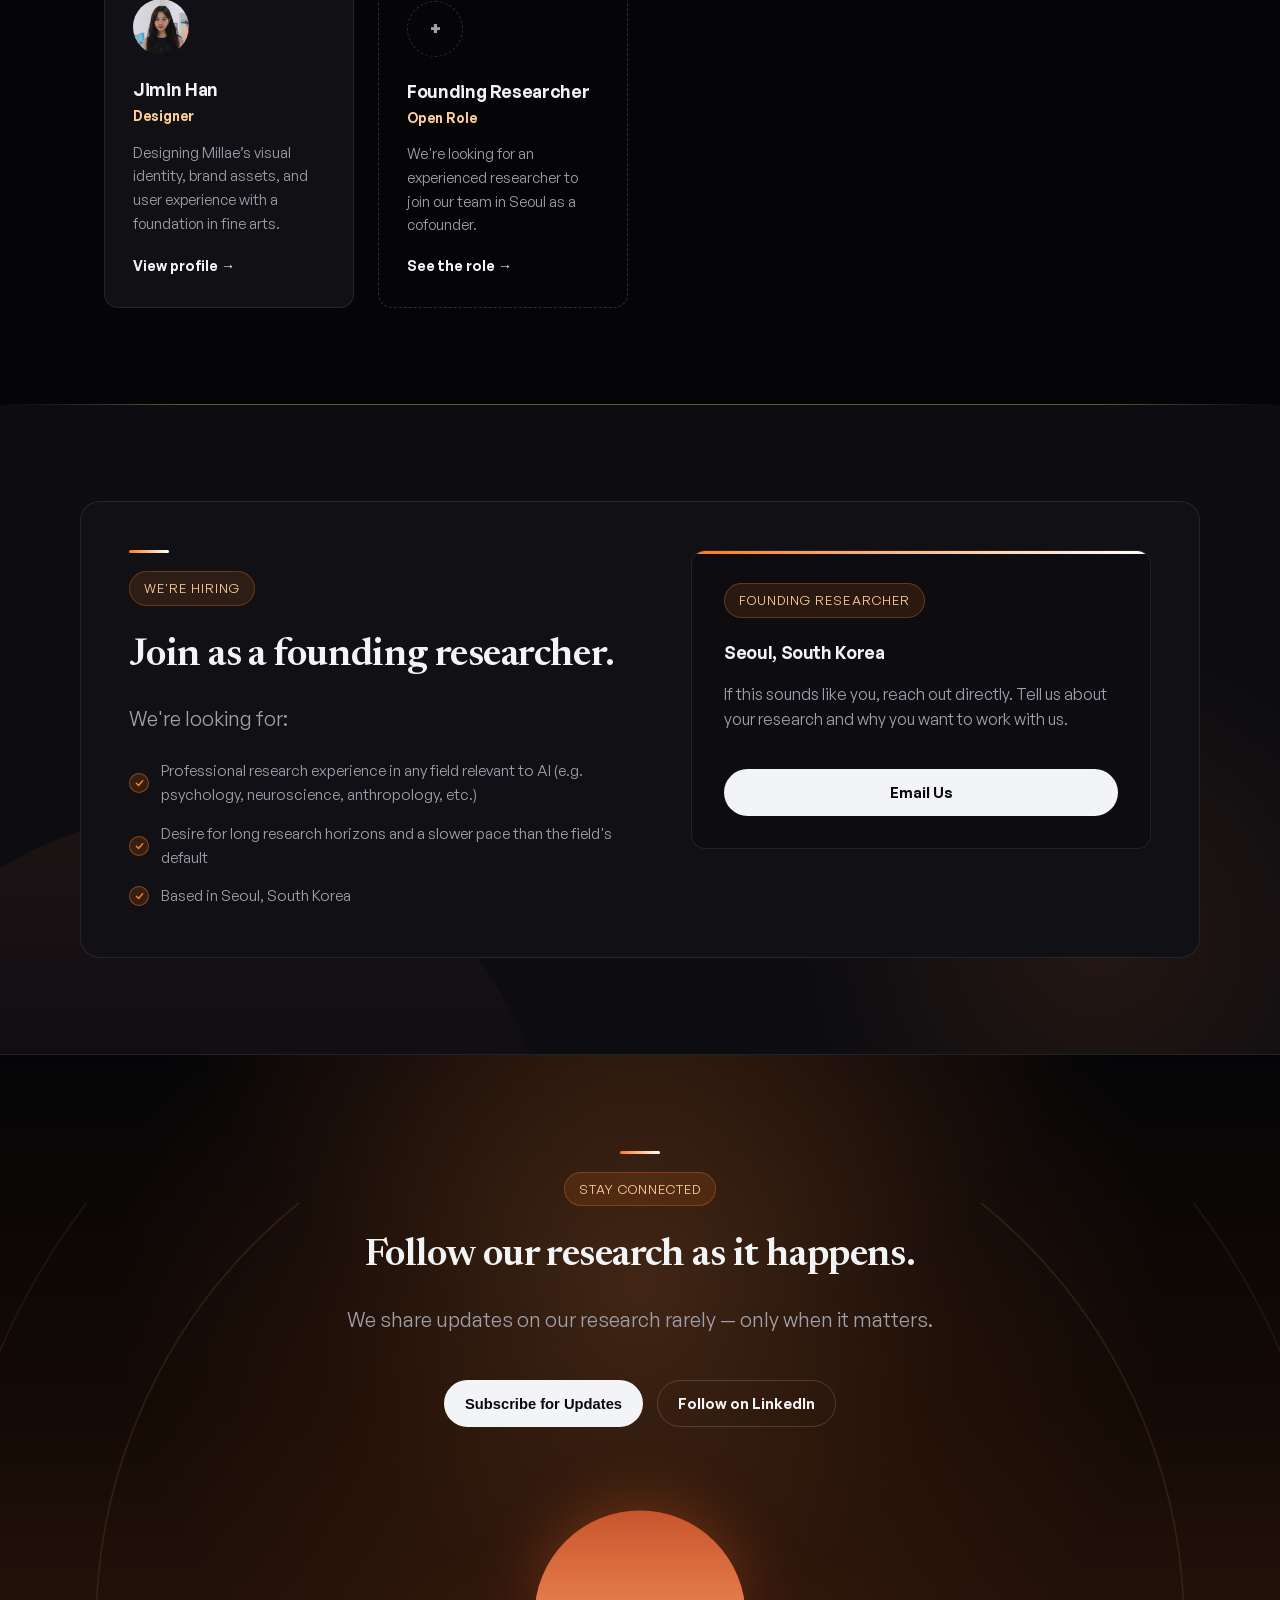
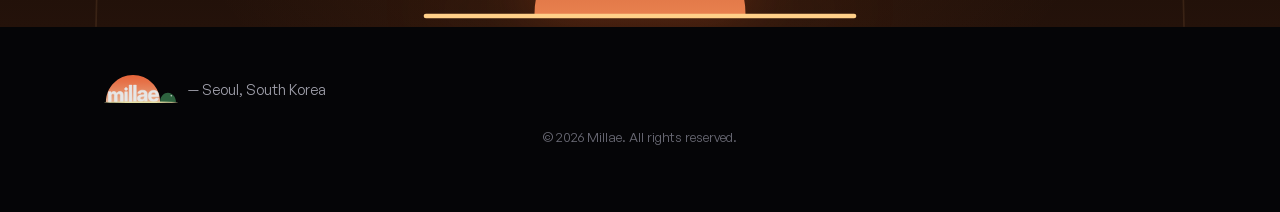
==== commit 92e5b35d: "General intelligence -> autonomous" ====
--- a/index.html
+++ b/index.html
@@ -3,11 +3,11 @@
 <head>
 <meta charset="UTF-8">
 <meta name="viewport" content="width=device-width, initial-scale=1.0">
-<title>Millae — Human-level general intelligence</title>
-<meta name="description" content="Millae is a Seoul-based AI research team pursuing human-level general intelligence as a single, straight-shot goal.">
+<title>Millae — Autonomous intelligence</title>
+<meta name="description" content="Millae is a Seoul-based AI research team pursuing autonomous intelligence as a single, straight-shot goal.">
 
 <meta property="og:title" content="Millae">
-<meta property="og:description" content="A Seoul-based AI research team pursuing human-level general intelligence.">
+<meta property="og:description" content="A Seoul-based AI research team pursuing autonomous intelligence.">
 <meta property="og:image" content="assets/logo-512.png">
 <meta property="og:type" content="website">
 <meta name="twitter:card" content="summary">
@@ -77,8 +77,8 @@
     <div class="hero-logo">
       <img src="assets/logo-03-anim.svg" alt="Millae" class="hero-logo-img">
     </div>
-    <h1>Pursuing human-level general intelligence.</h1>
-    <p class="lede">Millae is an independent research team in Seoul, South Korea. We are working towards general intelligence.</p>
+    <h1>Creating humanity's intellectual peer.</h1>
+    <p class="lede">Millae is an independent AI research team in Seoul working toward autonomous, self-directed intelligence.</p>
     <div class="hero-actions">
       <a href="#hiring" class="btn btn-primary">We're Hiring</a>
       <a href="team.html" class="btn btn-outline">Meet the Team</a>
@@ -109,8 +109,8 @@
         <h3>Current interests</h3>
         <p>We're currently selecting our next research topic. We're exploring:</p>
         <ul>
-          <li>How can we make models more creative?</li>
-          <li>How can we give models more long-term memory, like humans have? (using compression?)</li>
+          <li>How can we make AI creative?</li>
+          <li>How can we give AI long-term memory and stream of consciousness, like humans?</li>
           <li>How can we utilize insights from other domains, like psychology, neuroscience, anthropology, and economics?</li>
         </ul>
       </div>
@@ -122,7 +122,7 @@
   <div class="wrap">
     <span class="eyebrow">Why This Matters</span>
     <h2>The Great Project of our generation.</h2>
-    <p class="lede">We believe developing human-level general intelligence is the great project of this generation and the generations to come. We're looking for scientists who think about their work the same way — not as a job, but as a contribution to humanity's future.</p>
+    <p class="lede">We believe developing autonomous intelligence is the great project of this generation and the generations to come. We're looking for scientists who think about their work the same way — not as a job, but as a contribution to humanity's future.</p>
 
     <div class="callout">
       <span class="eyebrow eyebrow-warn">The Stakes</span>
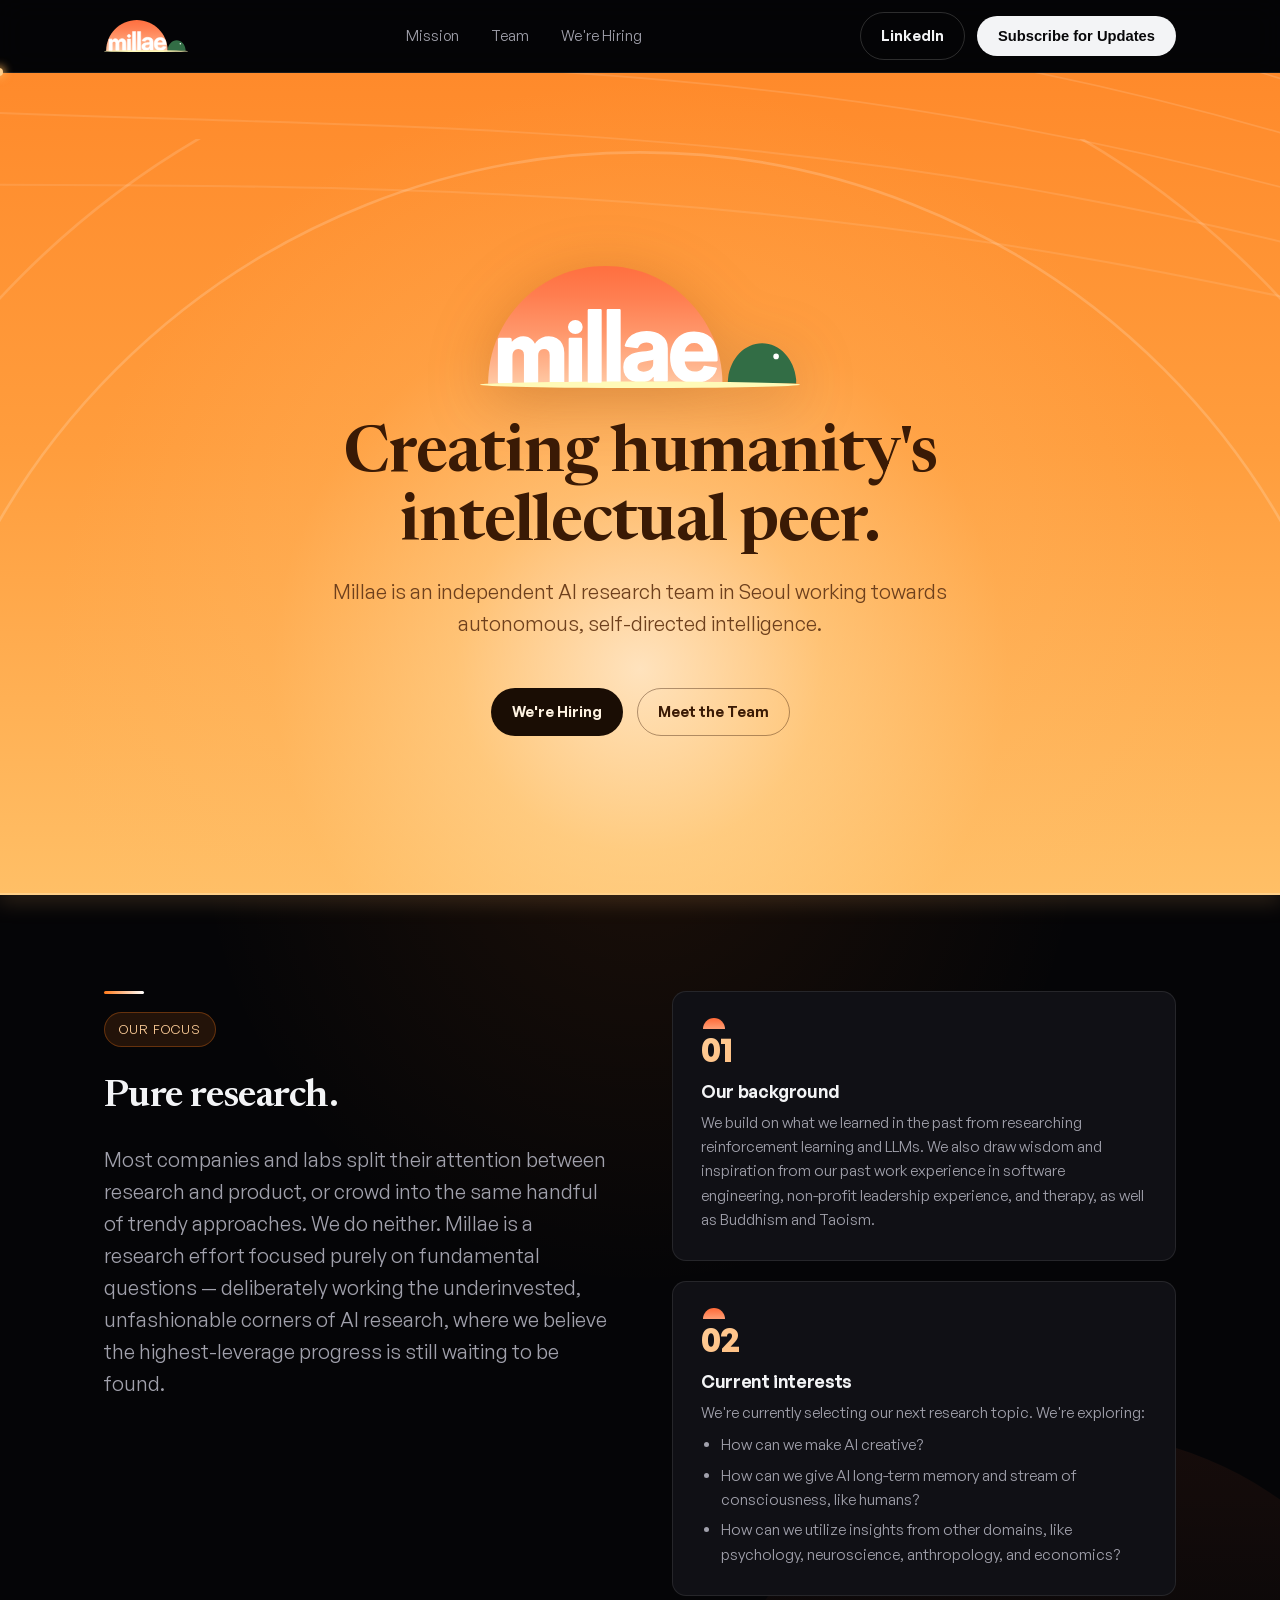
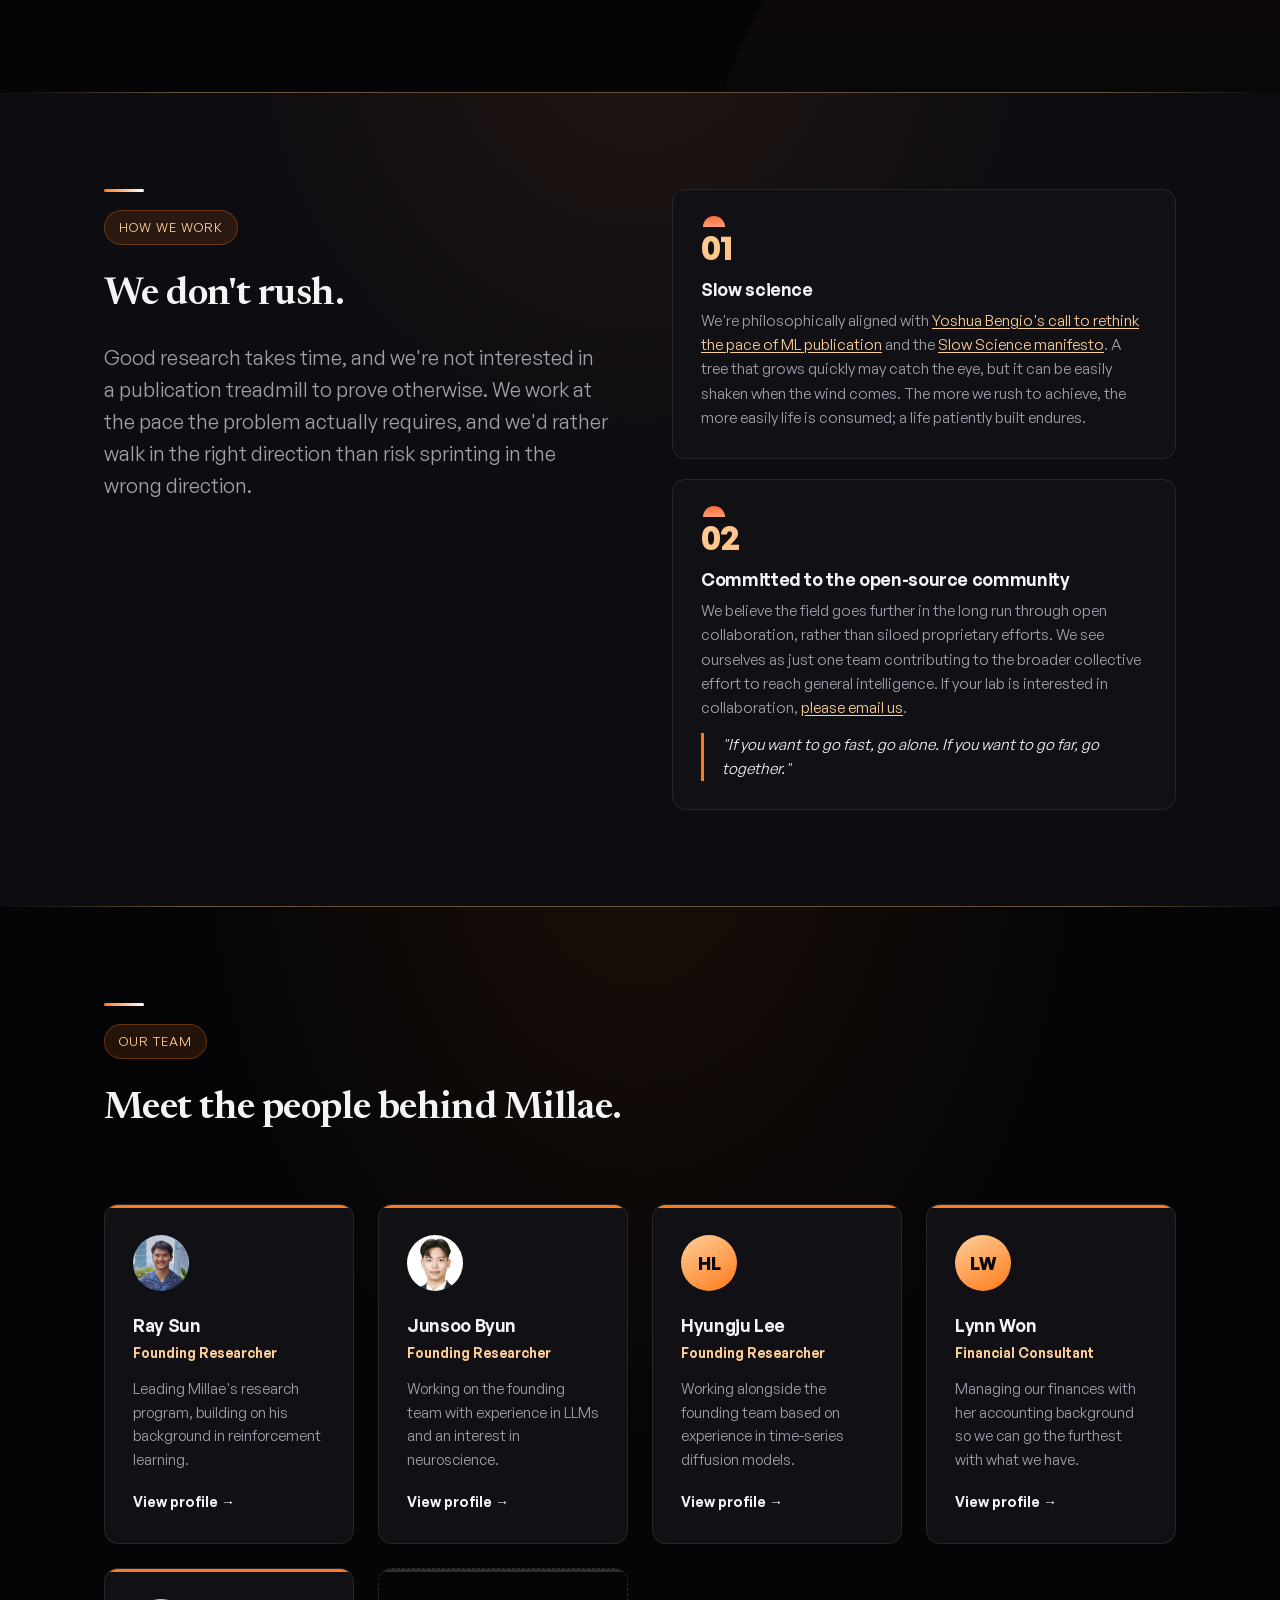
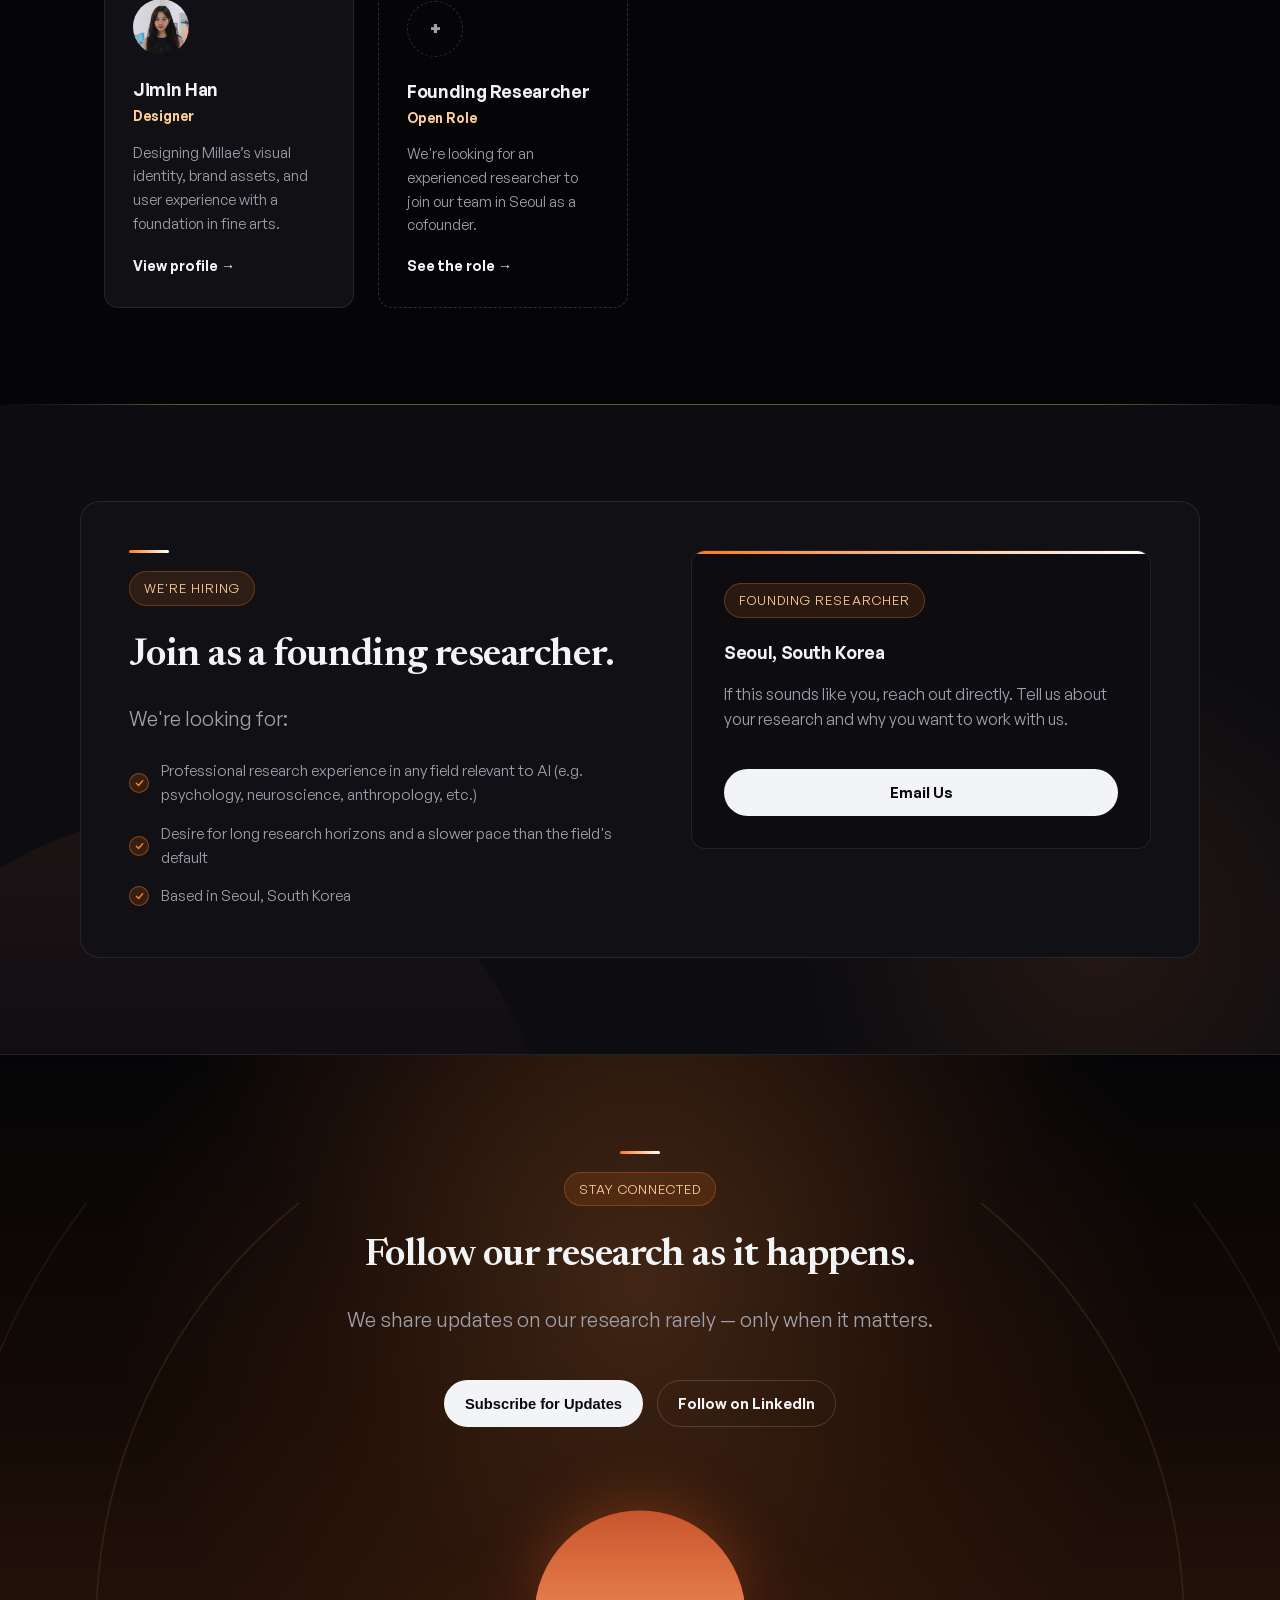
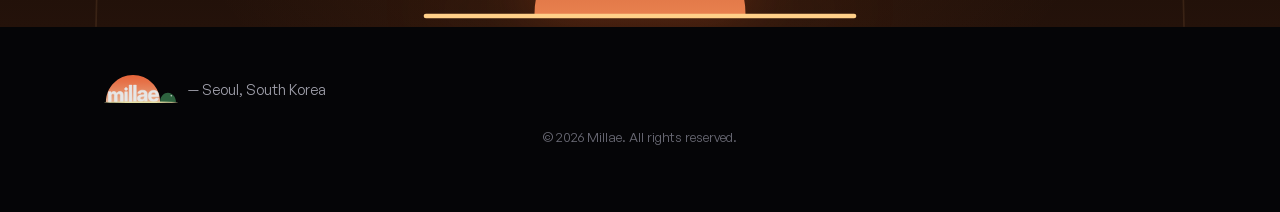
==== commit c28363d9: "toward -> towards" ====
--- a/index.html
+++ b/index.html
@@ -78,7 +78,7 @@
       <img src="assets/logo-03-anim.svg" alt="Millae" class="hero-logo-img">
     </div>
     <h1>Creating humanity's intellectual peer.</h1>
-    <p class="lede">Millae is an independent AI research team in Seoul working toward autonomous, self-directed intelligence.</p>
+    <p class="lede">Millae is an independent AI research team in Seoul working towards autonomous, self-directed intelligence.</p>
     <div class="hero-actions">
       <a href="#hiring" class="btn btn-primary">We're Hiring</a>
       <a href="team.html" class="btn btn-outline">Meet the Team</a>
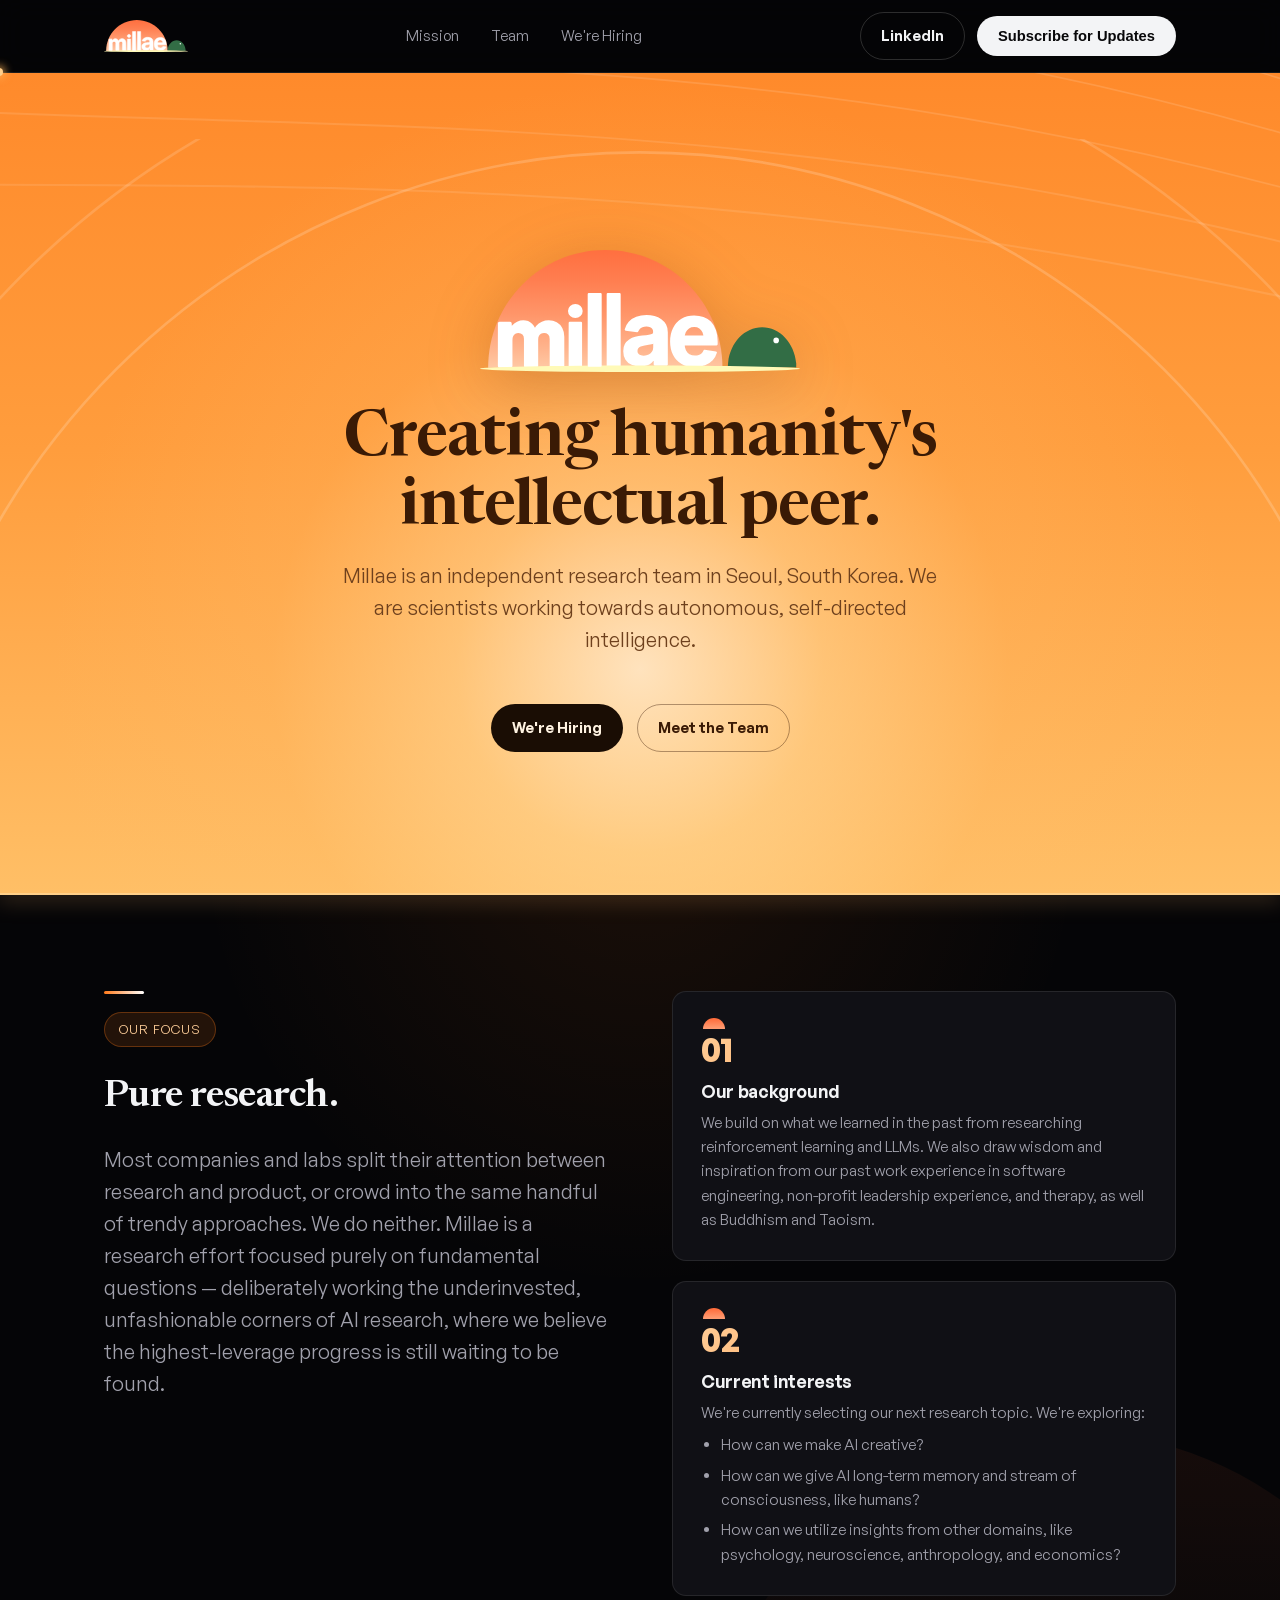
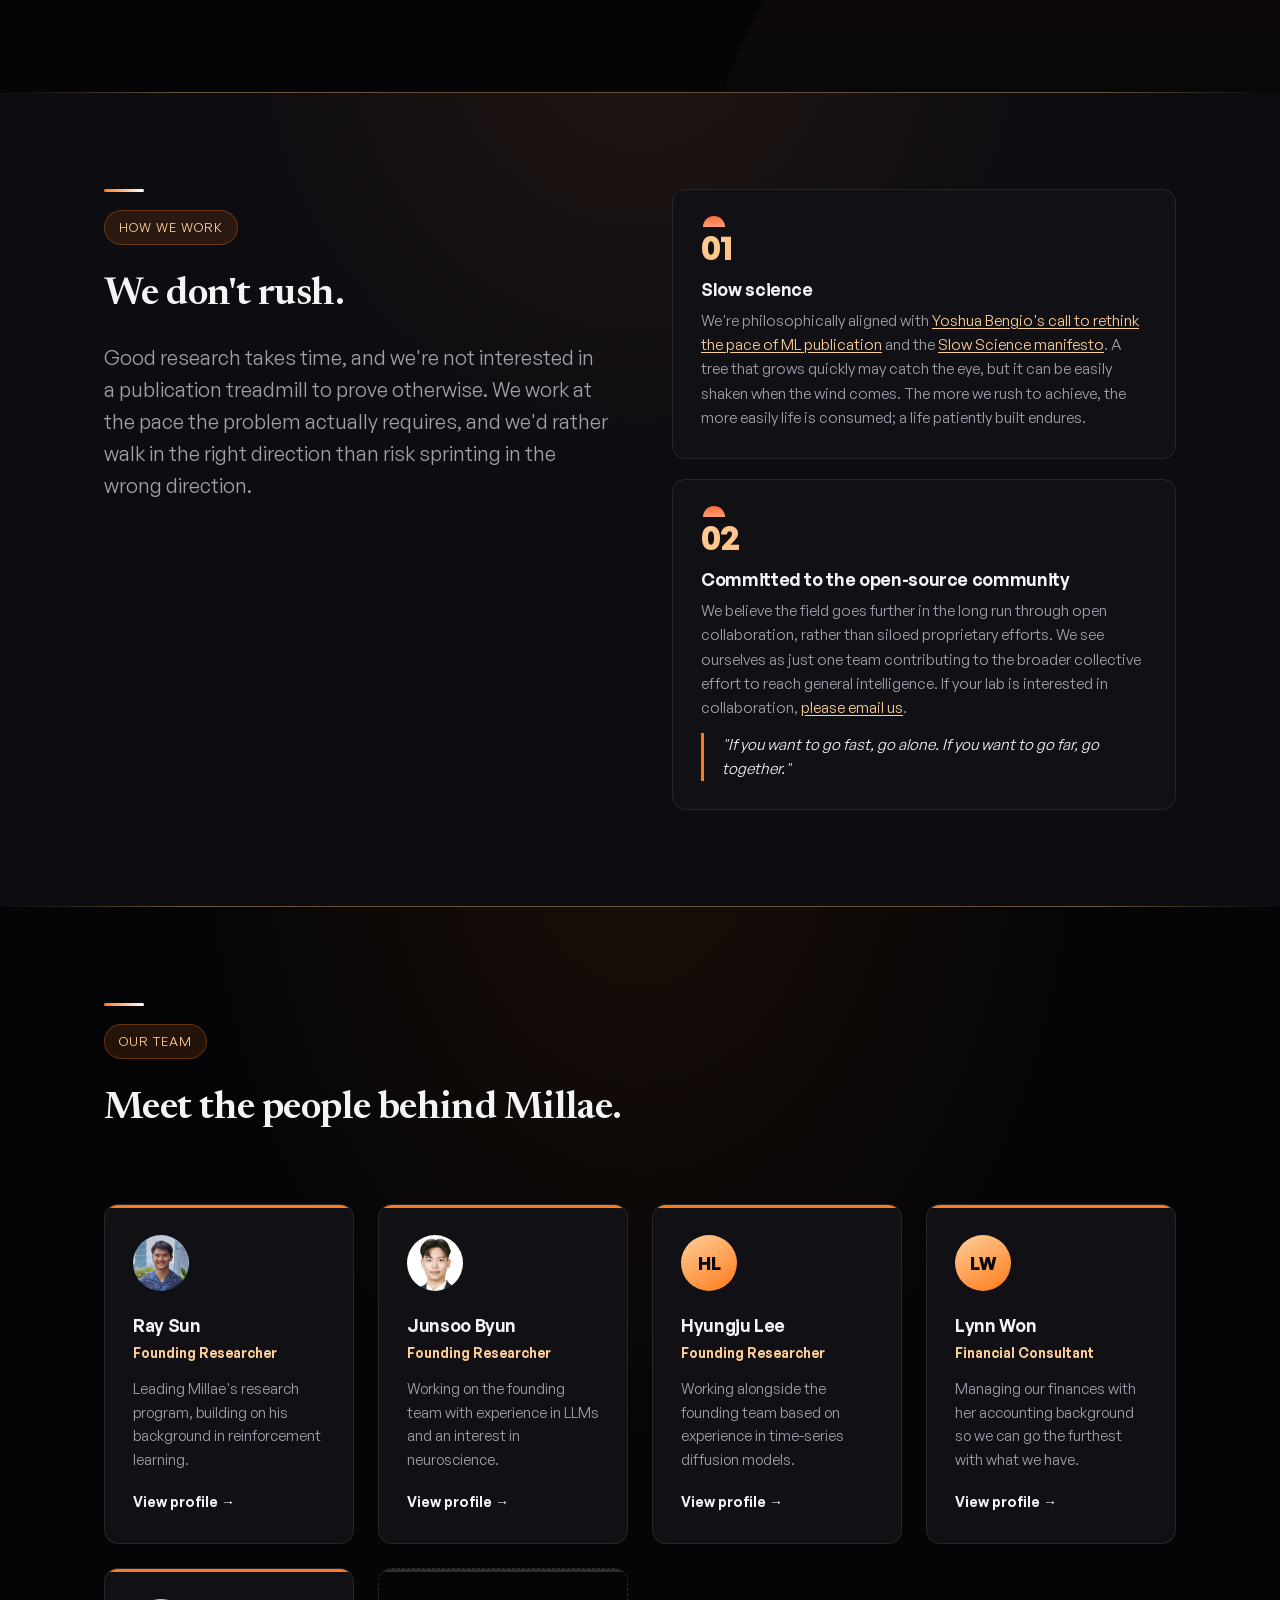
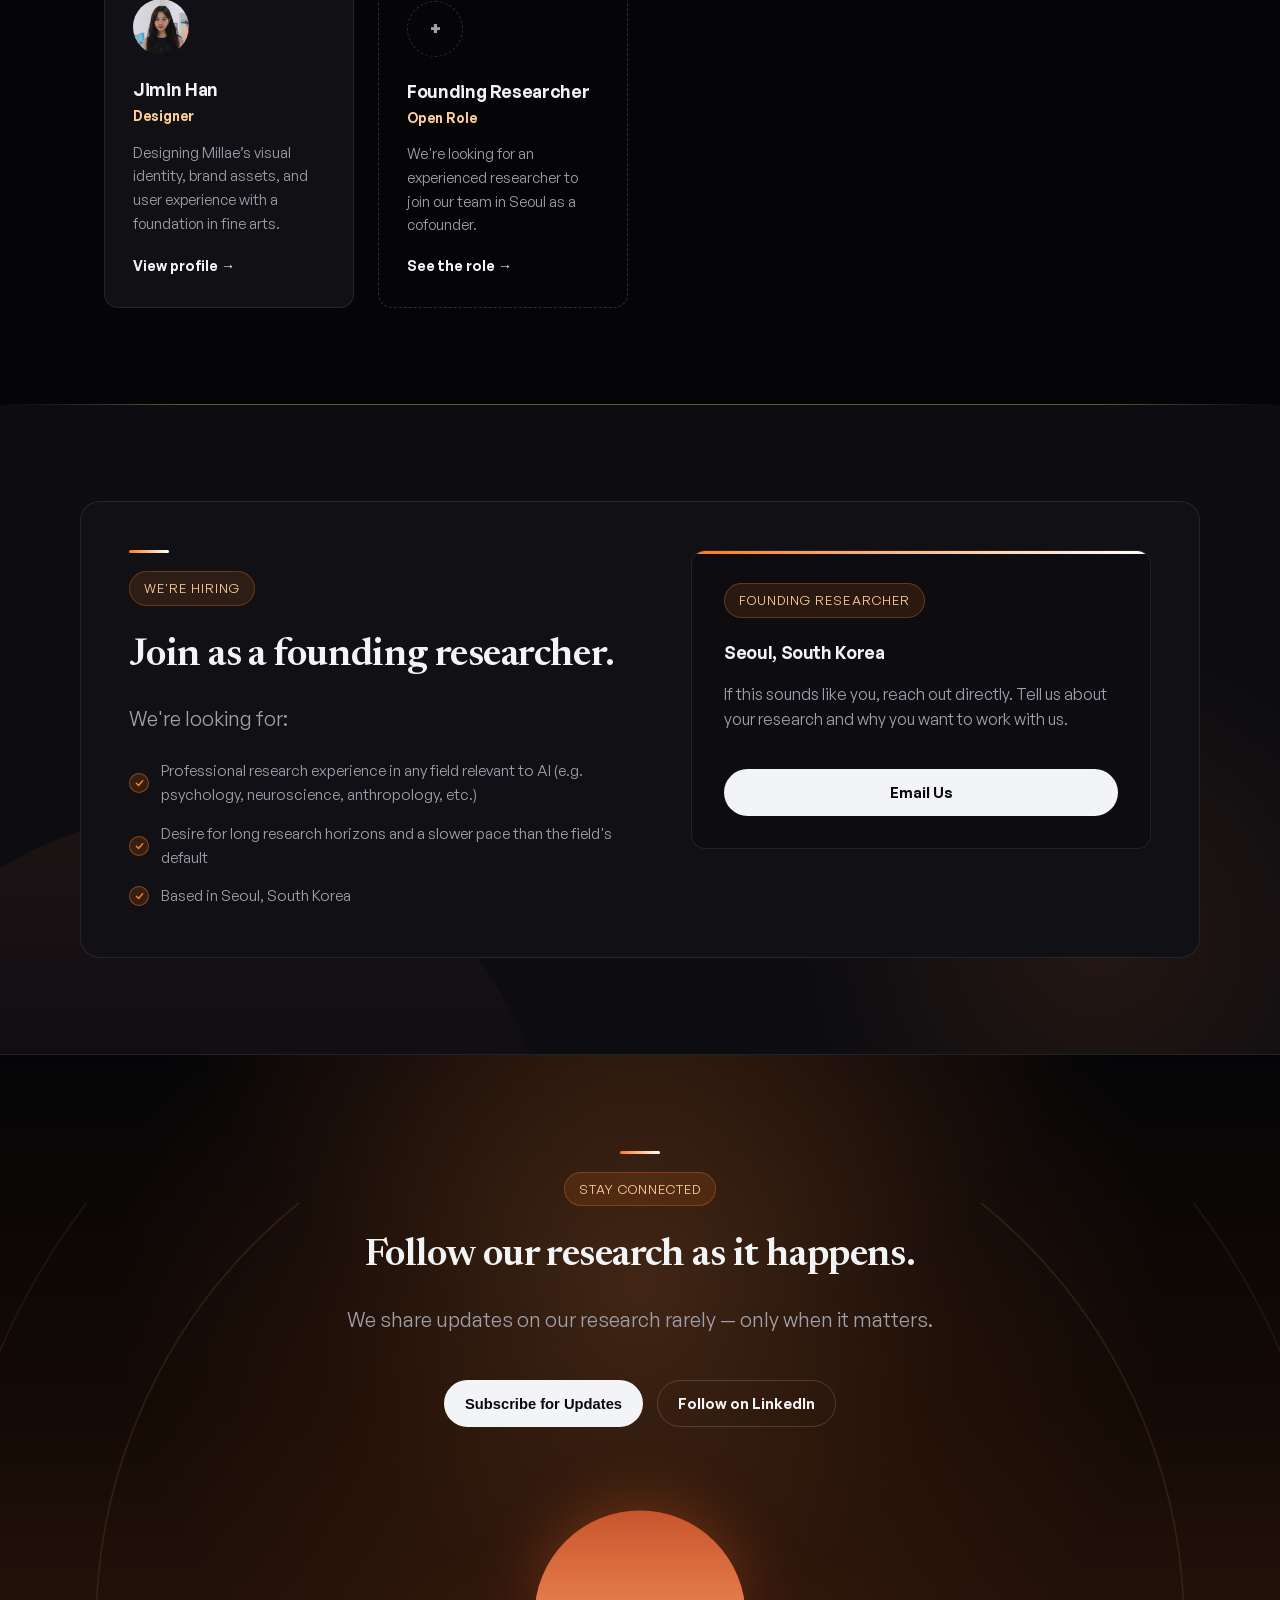
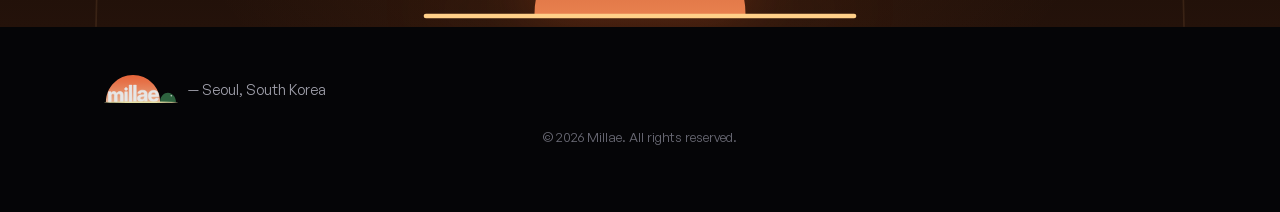
==== commit ffce60fa: "add 'scientists'" ====
--- a/index.html
+++ b/index.html
@@ -78,7 +78,7 @@
       <img src="assets/logo-03-anim.svg" alt="Millae" class="hero-logo-img">
     </div>
     <h1>Creating humanity's intellectual peer.</h1>
-    <p class="lede">Millae is an independent AI research team in Seoul working towards autonomous, self-directed intelligence.</p>
+    <p class="lede">Millae is an independent research team in Seoul, South Korea. We are scientists working towards autonomous, self-directed intelligence.</p>
     <div class="hero-actions">
       <a href="#hiring" class="btn btn-primary">We're Hiring</a>
       <a href="team.html" class="btn btn-outline">Meet the Team</a>
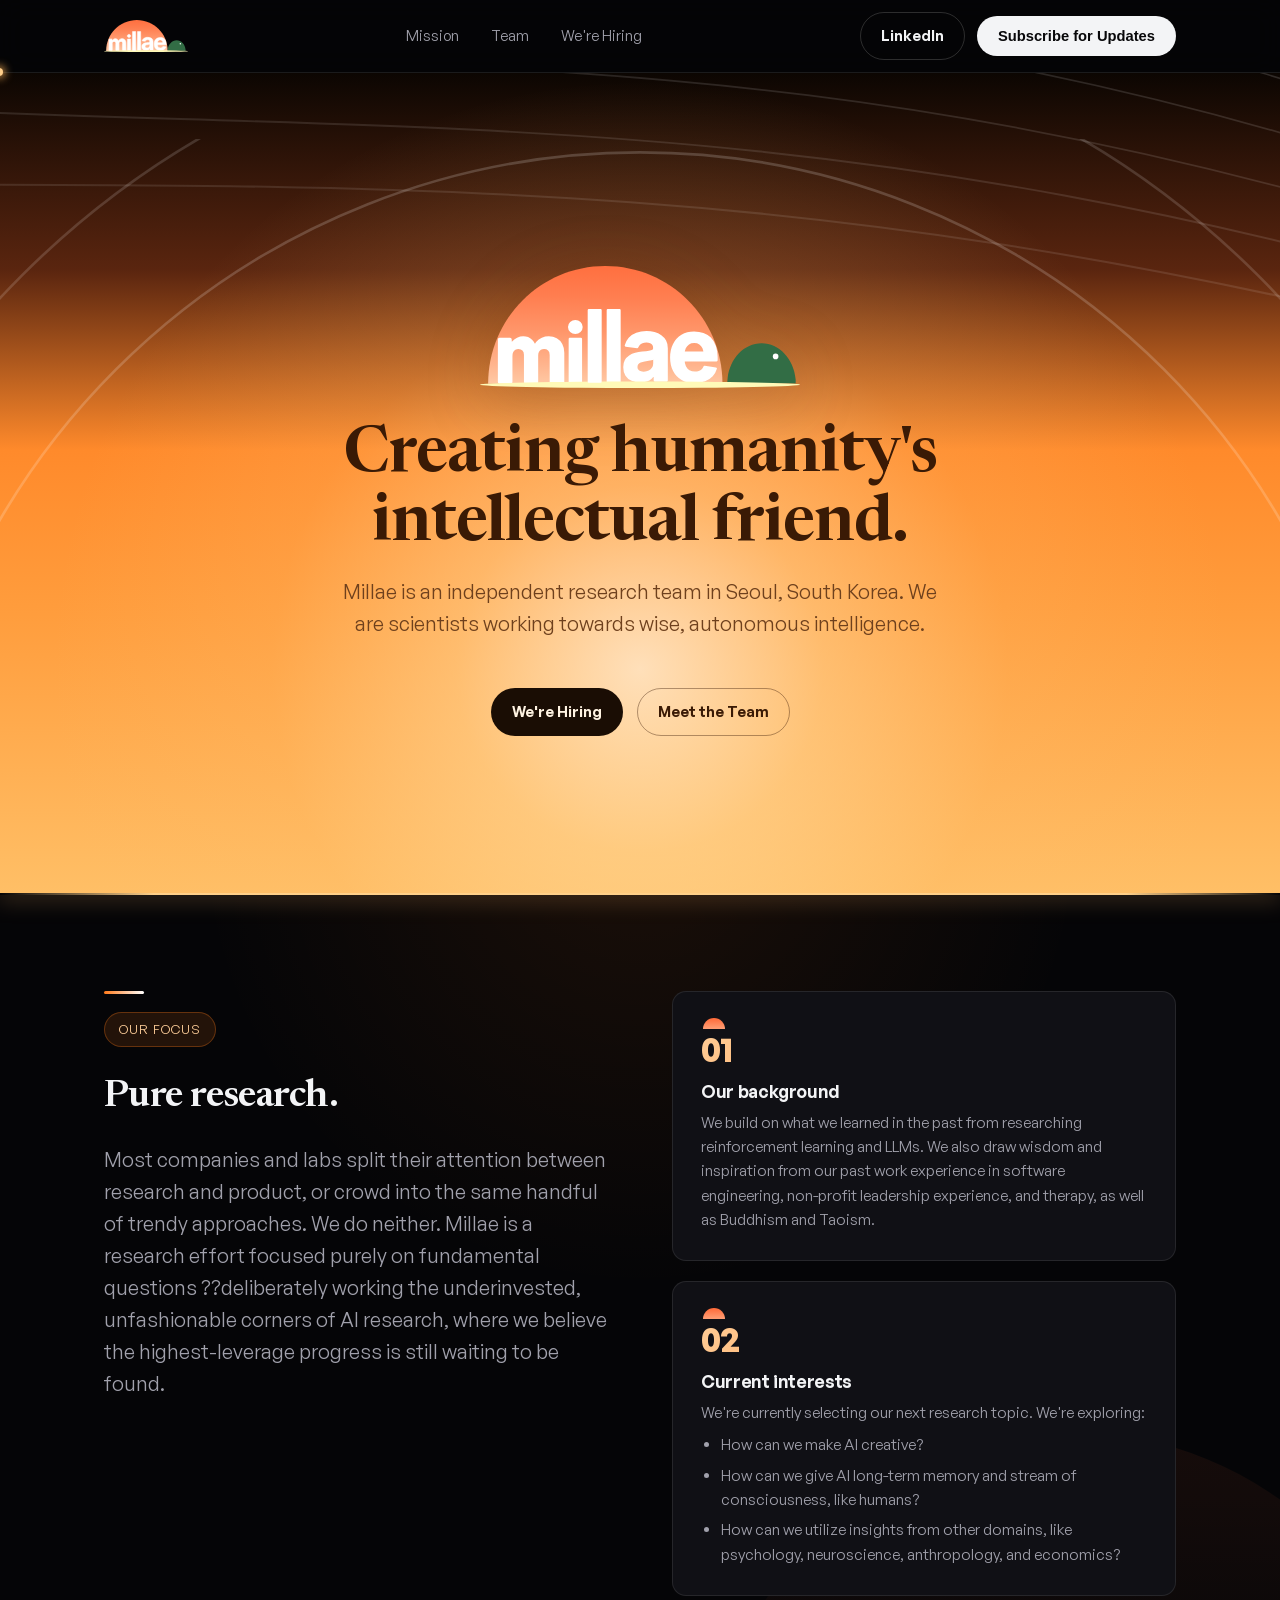
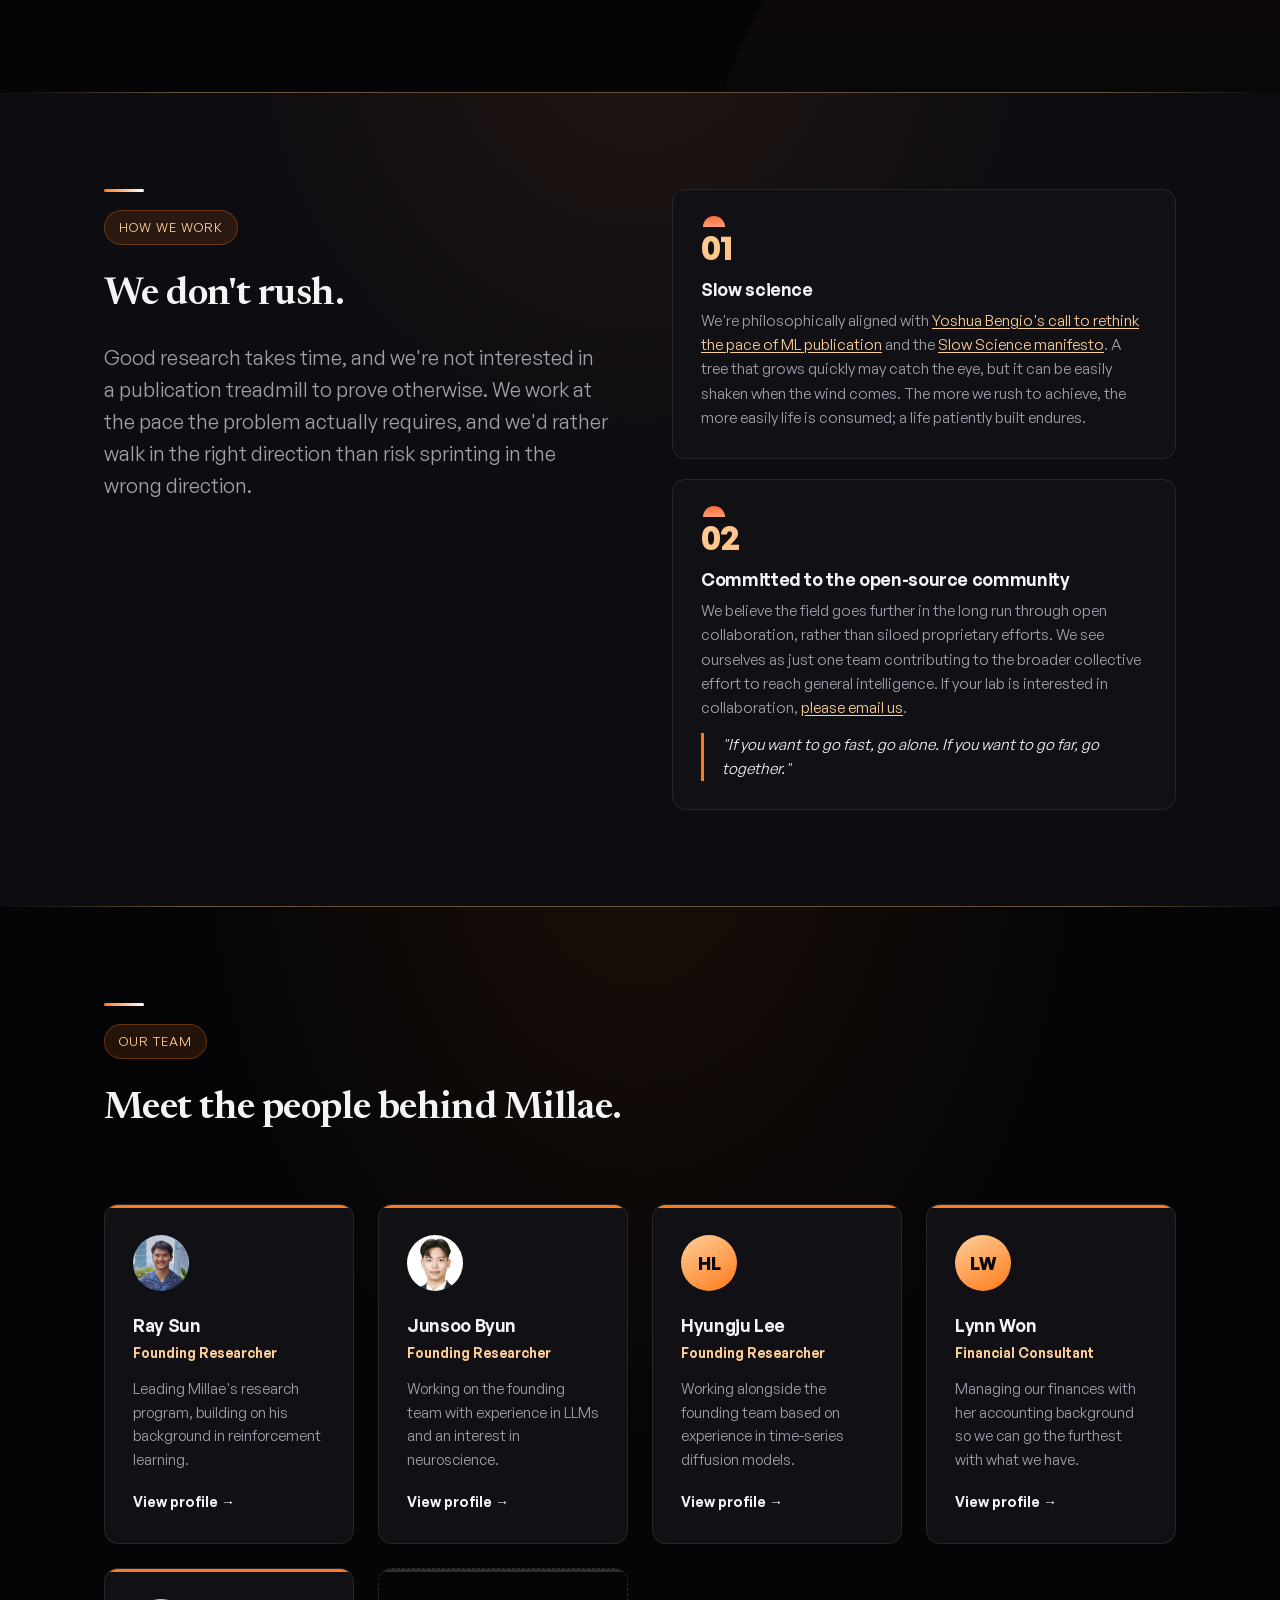
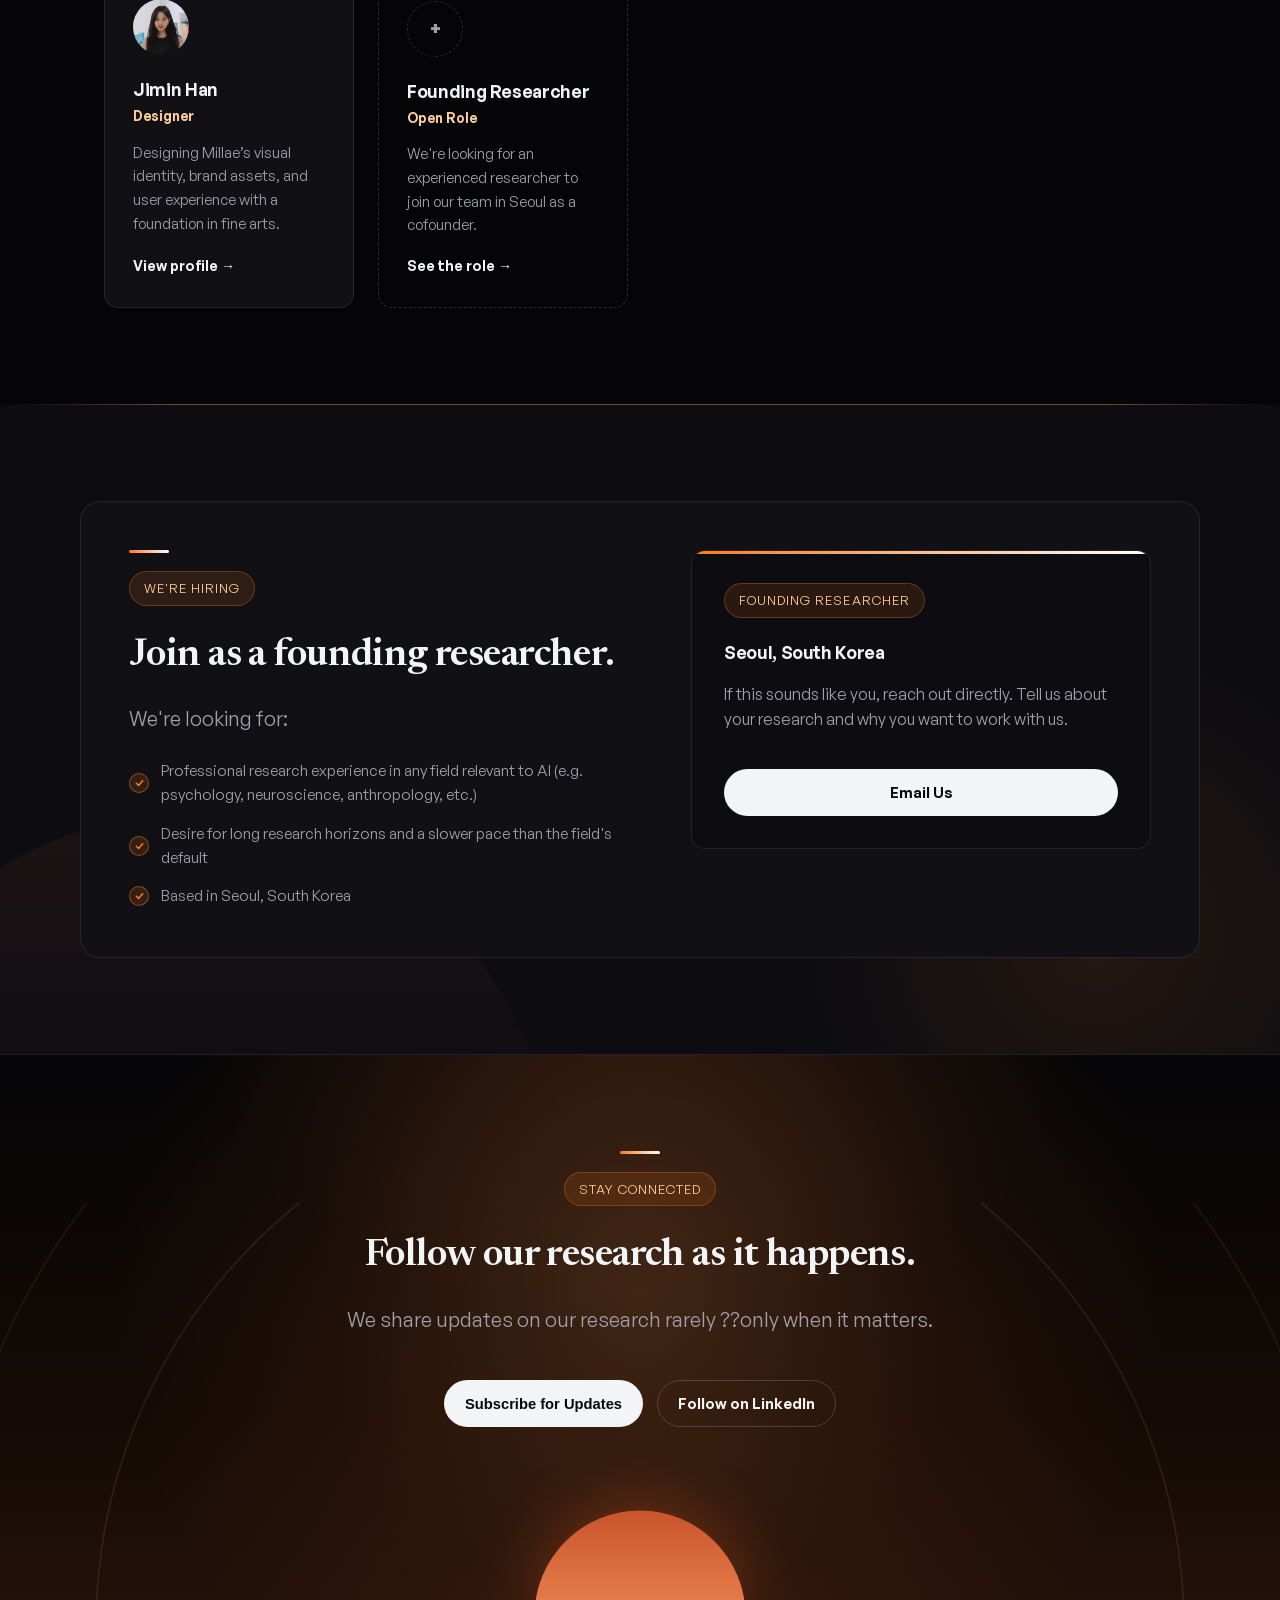
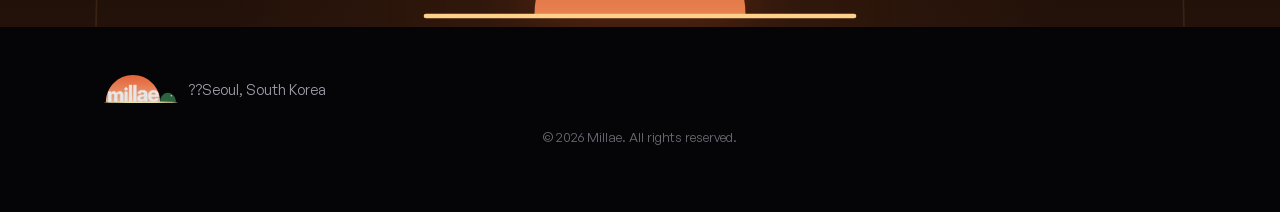
==== commit a780edef: "Edit wording" ====
--- a/index.html
+++ b/index.html
@@ -3,11 +3,11 @@
 <head>
 <meta charset="UTF-8">
 <meta name="viewport" content="width=device-width, initial-scale=1.0">
-<title>Millae — Autonomous intelligence</title>
-<meta name="description" content="Millae is a Seoul-based AI research team pursuing autonomous intelligence as a single, straight-shot goal.">
+<title>Millae ??Wise intelligence</title>
+<meta name="description" content="Millae is a Seoul-based AI research team.">
 
 <meta property="og:title" content="Millae">
-<meta property="og:description" content="A Seoul-based AI research team pursuing autonomous intelligence.">
+<meta property="og:description" content="a Seoul-based AI research team.">
 <meta property="og:image" content="assets/logo-512.png">
 <meta property="og:type" content="website">
 <meta name="twitter:card" content="summary">
@@ -35,7 +35,7 @@
     <div class="nav-actions">
       <a class="btn btn-outline nav-linkedin" href="https://www.linkedin.com/company/millae" target="_blank" rel="noopener">LinkedIn</a>
       <button class="btn btn-primary" id="openSubscribe"><span class="full">Subscribe for Updates</span><span class="short-hide">Subscribe</span></button>
-      <button class="nav-toggle" id="navToggle" aria-label="Toggle menu">☰</button>
+      <button class="nav-toggle" id="navToggle" aria-label="Toggle menu">??/button>
     </div>
   </div>
   <div class="day-progress" aria-hidden="true"><span class="day-progress-sun"></span></div>
@@ -77,8 +77,8 @@
     <div class="hero-logo">
       <img src="assets/logo-03-anim.svg" alt="Millae" class="hero-logo-img">
     </div>
-    <h1>Creating humanity's intellectual peer.</h1>
-    <p class="lede">Millae is an independent research team in Seoul, South Korea. We are scientists working towards autonomous, self-directed intelligence.</p>
+    <h1>Creating humanity's intellectual friend.</h1>
+    <p class="lede">Millae is an independent research team in Seoul, South Korea. We are scientists working towards wise, autonomous intelligence.</p>
     <div class="hero-actions">
       <a href="#hiring" class="btn btn-primary">We're Hiring</a>
       <a href="team.html" class="btn btn-outline">Meet the Team</a>
@@ -96,7 +96,7 @@
       <div class="eyebrow-rule"></div>
       <span class="eyebrow">Our Focus</span>
       <h2>Pure research.</h2>
-      <p class="lede">Most companies and labs split their attention between research and product, or crowd into the same handful of trendy approaches. We do neither. Millae is a research effort focused purely on fundamental questions — deliberately working the underinvested, unfashionable corners of AI research, where we believe the highest-leverage progress is still waiting to be found.</p>
+      <p class="lede">Most companies and labs split their attention between research and product, or crowd into the same handful of trendy approaches. We do neither. Millae is a research effort focused purely on fundamental questions ??deliberately working the underinvested, unfashionable corners of AI research, where we believe the highest-leverage progress is still waiting to be found.</p>
     </div>
     <div class="mission-points">
       <div class="point">
@@ -122,11 +122,11 @@
   <div class="wrap">
     <span class="eyebrow">Why This Matters</span>
     <h2>The Great Project of our generation.</h2>
-    <p class="lede">We believe developing autonomous intelligence is the great project of this generation and the generations to come. We're looking for scientists who think about their work the same way — not as a job, but as a contribution to humanity's future.</p>
+    <p class="lede">We believe developing autonomous intelligence is the great project of this generation and the generations to come. We're looking for scientists who think about their work the same way ??not as a job, but as a contribution to humanity's future.</p>
 
     <div class="callout">
       <span class="eyebrow eyebrow-warn">The Stakes</span>
-      <p>We take the scale of this project seriously in both directions. The potential benefits of human-level and superintelligent AI are extraordinary — and the risk it poses is the greatest existential threat humanity has ever faced. We're looking for suggestions on how we can collectively invest in long-term AI safety. Meanwhile, we expect the world to become increasingly unstable and violent leading up to the Singularity; we're preparing for that as well.</p>
+      <p>We take the scale of this project seriously in both directions. The potential benefits of human-level and superintelligent AI are extraordinary ??and the risk it poses is the greatest existential threat humanity has ever faced. We're looking for suggestions on how we can collectively invest in long-term AI safety. Meanwhile, we expect the world to become increasingly unstable and violent leading up to the Singularity; we're preparing for that as well.</p>
     </div>
   </div>
 </section> -->
@@ -217,7 +217,7 @@
     <div class="eyebrow-rule" style="margin-left:auto;margin-right:auto;"></div>
     <span class="eyebrow">Stay Connected</span>
     <h2>Follow our research as it happens.</h2>
-    <p class="lede">We share updates on our research rarely — only when it matters.</p>
+    <p class="lede">We share updates on our research rarely ??only when it matters.</p>
     <div class="cta-actions">
       <button class="btn btn-primary" id="openSubscribe2">Subscribe for Updates</button>
       <a class="btn btn-outline" href="https://www.linkedin.com/company/millae" target="_blank" rel="noopener">Follow on LinkedIn</a>
@@ -230,7 +230,7 @@
     <div class="footer-grid">
       <a href="index.html" class="footer-brand">
         <img src="assets/logo-03.svg" alt="Millae" class="footer-logo">
-        <span>— Seoul, South Korea</span>
+        <span>??Seoul, South Korea</span>
       </a>
     </div>
     <p class="footer-note">© 2026 Millae. All rights reserved.</p>
--- a/styles.css
+++ b/styles.css
@@ -296,6 +296,8 @@
 /* Bright orange morning sky. This is the "starting page" — one strong color,
    then a stark break to black at the horizon line below. */
 :root {
+  --sky-dark: #0c0602;
+  --sky-rust: #5a250f;
   --sky-top: #ff8a2b;
   --sky-mid: #ff9d3d;
   --sky-low: #ffbf66;
@@ -310,9 +312,17 @@
   align-items: center;
   padding: 132px 0 96px;
   color: var(--sky-ink);
-  /* Pure sunrise treatment: bright orange top to bottom, no black creeping
-     in from the top. The break to black happens all at once at .horizon. */
-  background: linear-gradient(180deg, var(--sky-top) 0%, var(--sky-mid) 46%, var(--sky-low) 100%);
+  /* Dune-poster treatment: near-black at the top, warming through rust into
+     a vivid orange glow where the sun sits, settling into pale gold at the
+     horizon. Black bleeds back in below via the .horizon seam. */
+  background: linear-gradient(
+    180deg,
+    var(--sky-dark) 0%,
+    var(--sky-rust) 24%,
+    var(--sky-top) 46%,
+    var(--sky-mid) 66%,
+    var(--sky-low) 100%
+  );
   border-bottom: none;
 }
 
@@ -458,13 +468,16 @@
 }
 
 /* ---------- Horizon: the stark orange → black seam ---------- */
-/* A genuine edge-to-edge solid line — no fade at the ends — so the break
-   between the sunrise page and the black page below reads as one continuous
-   seam across the full width, not just a glow in the center. */
 .horizon {
   height: 2px;
   width: 100%;
-  background: var(--horizon-line);
+  background: linear-gradient(
+    90deg,
+    transparent,
+    var(--horizon-line) 12%,
+    var(--horizon-line) 88%,
+    transparent
+  );
   box-shadow: 0 0 22px 2px rgba(255, 190, 110, 0.5);
 }
 
@@ -875,24 +888,6 @@
 /* ---------- Talk ---------- */
 #talks-publications {
   padding-top: 16px;
-}
-
-.video-embed {
-  position: relative;
-  width: 100%;
-  max-width: 800px;
-  aspect-ratio: 16 / 9;
-  margin-top: 24px;
-  border-radius: var(--radius);
-  overflow: hidden;
-  border: 1px solid var(--border);
-}
-
-.video-embed iframe {
-  width: 100%;
-  height: 100%;
-  border: 0;
-  display: block;
 }
 
 /* ---------- Hiring ---------- */
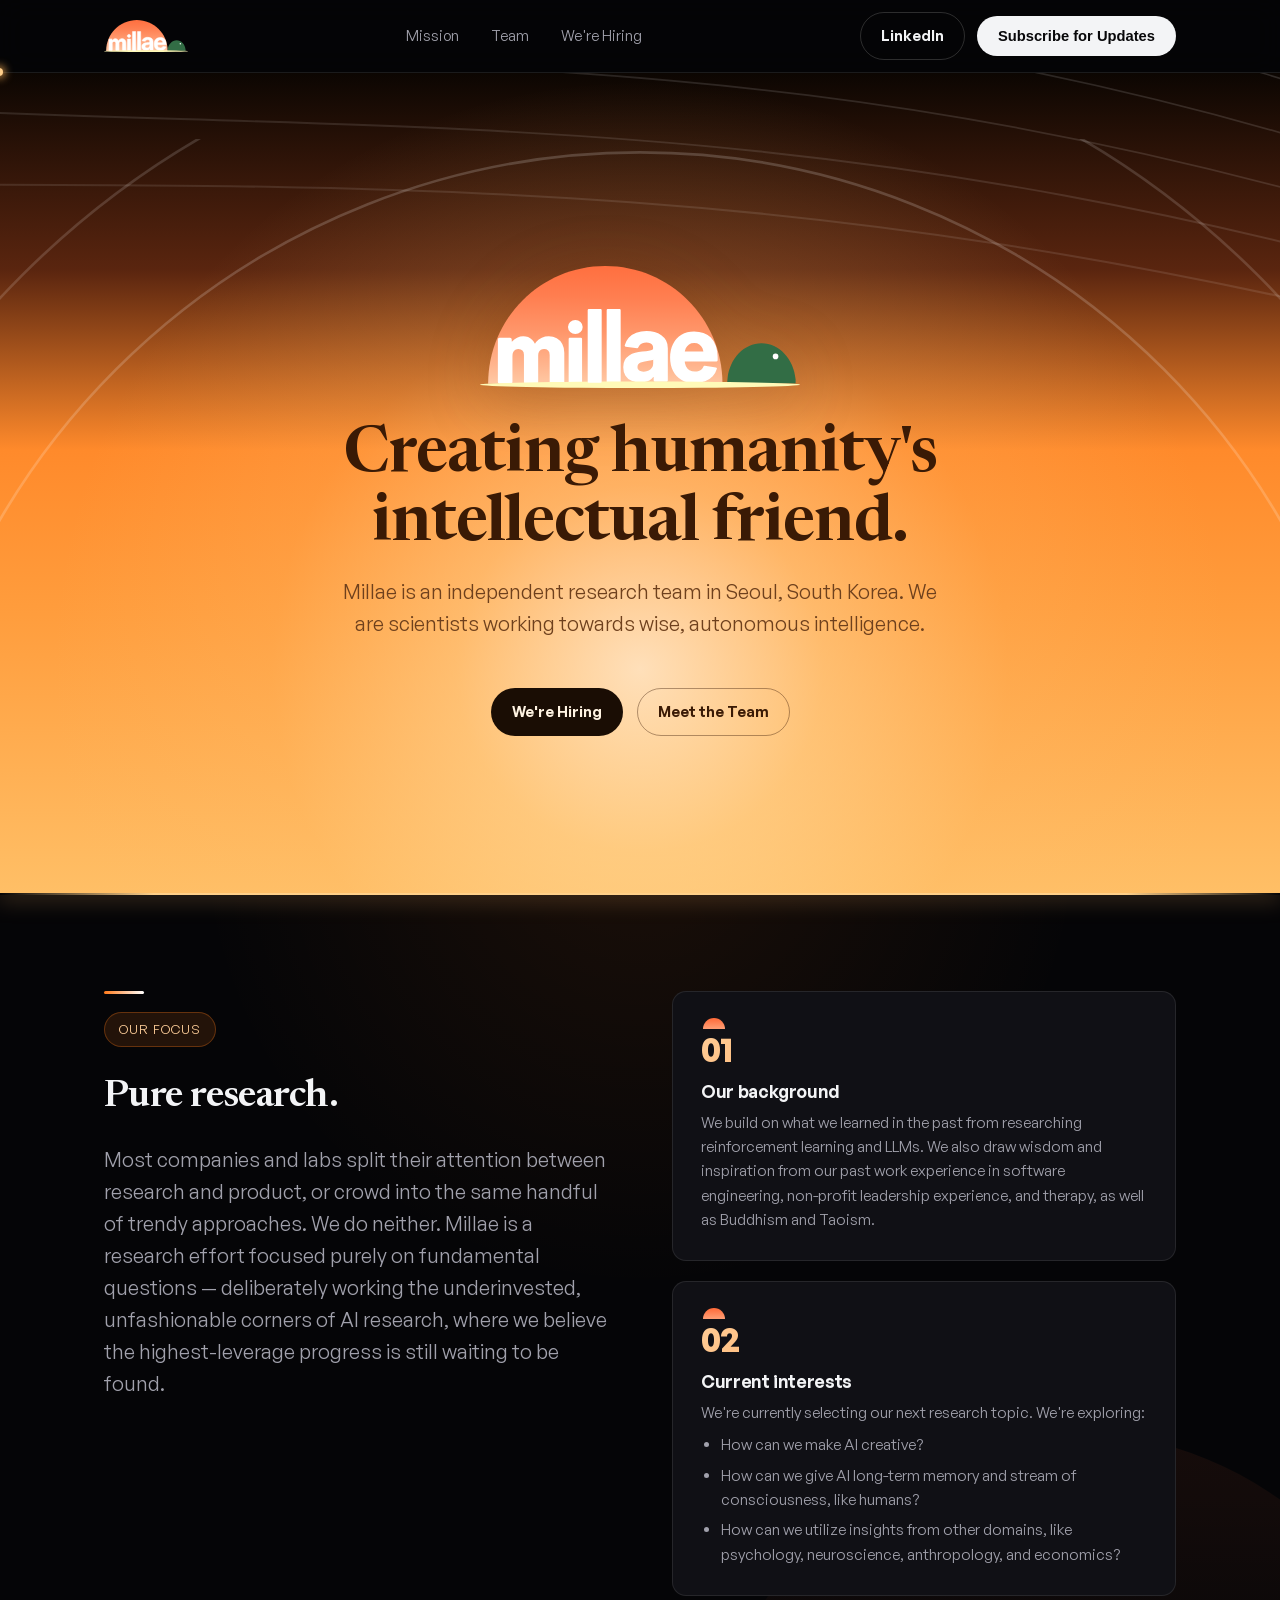
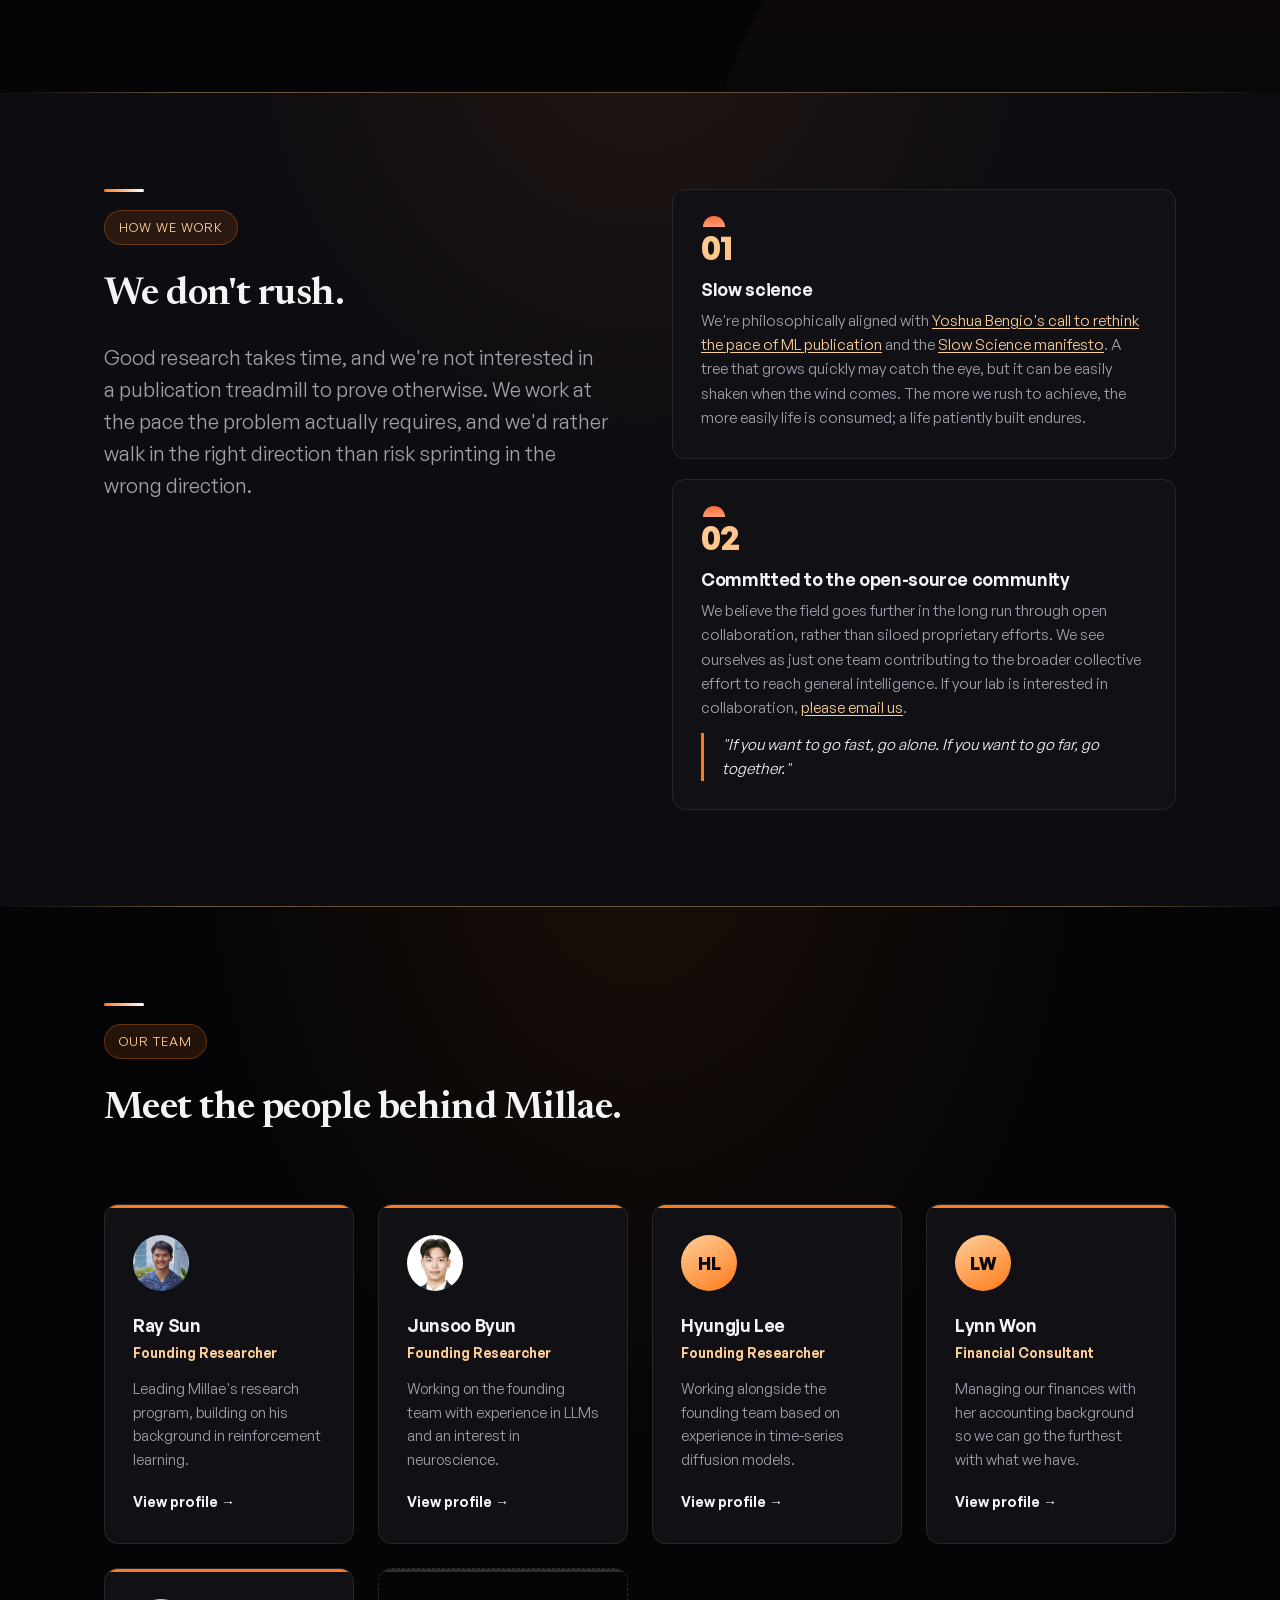
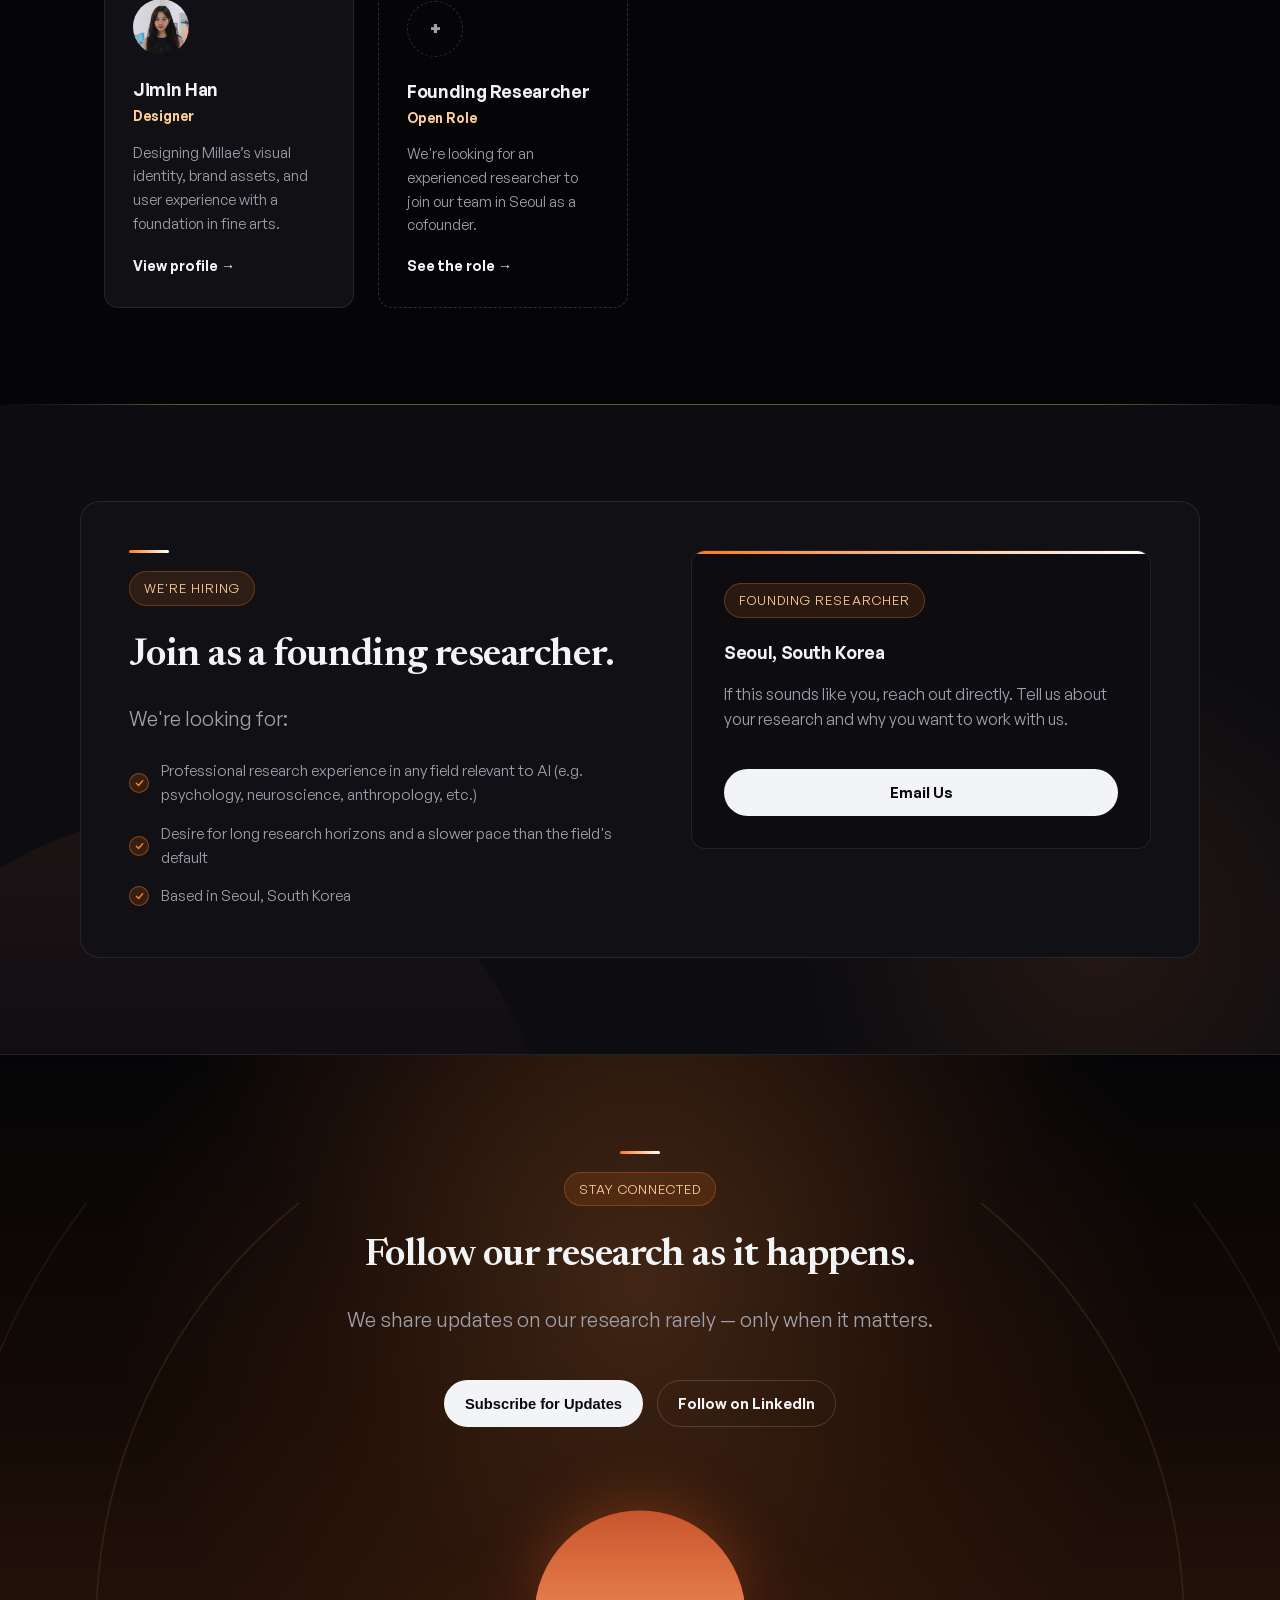
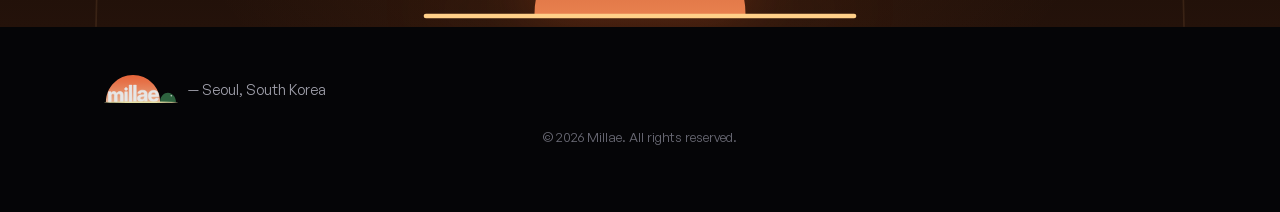
==== commit c1e0acae: "Fix unicode" ====
--- a/index.html
+++ b/index.html
@@ -1,258 +1,258 @@
-<!DOCTYPE html>
-<html lang="en">
-<head>
-<meta charset="UTF-8">
-<meta name="viewport" content="width=device-width, initial-scale=1.0">
-<title>Millae ??Wise intelligence</title>
-<meta name="description" content="Millae is a Seoul-based AI research team.">
-
-<meta property="og:title" content="Millae">
-<meta property="og:description" content="a Seoul-based AI research team.">
-<meta property="og:image" content="assets/logo-512.png">
-<meta property="og:type" content="website">
-<meta name="twitter:card" content="summary">
-
-<link rel="icon" type="image/svg+xml" href="assets/favicon.svg">
-<link rel="icon" type="image/png" sizes="32x32" href="assets/favicon-32.png">
-<link rel="icon" type="image/png" sizes="16x16" href="assets/favicon-16.png">
-<link rel="apple-touch-icon" href="assets/apple-touch-icon.png">
-
-<link rel="stylesheet" href="assets/fonts.css">
-<link rel="stylesheet" href="styles.css">
-</head>
-<body>
-
-<nav class="nav">
-  <div class="wrap">
-    <a href="index.html" class="brand">
-      <img src="assets/logo-03.svg" alt="Millae" class="brand-logo">
-    </a>
-    <div class="nav-links" id="navLinks">
-      <a href="#mission">Mission</a>
-      <a href="team.html">Team</a>
-      <a href="#hiring">We're Hiring</a>
-    </div>
-    <div class="nav-actions">
-      <a class="btn btn-outline nav-linkedin" href="https://www.linkedin.com/company/millae" target="_blank" rel="noopener">LinkedIn</a>
-      <button class="btn btn-primary" id="openSubscribe"><span class="full">Subscribe for Updates</span><span class="short-hide">Subscribe</span></button>
-      <button class="nav-toggle" id="navToggle" aria-label="Toggle menu">??/button>
-    </div>
-  </div>
-  <div class="day-progress" aria-hidden="true"><span class="day-progress-sun"></span></div>
-</nav>
-
-<header class="hero hero-sunrise">
-  <!-- Sunrise sky: bright orange morning background, soft glow + elegant
-       concentric light arcs radiating from the horizon. Decorative. -->
-  <div class="hero-sky" aria-hidden="true">
-    <div class="sun-glow"></div>
-    <!-- Flowing diagonal lines, ifp.org-style: a field of fine curves sweeping
-         across the sky, thickest where they converge near the horizon. -->
-    <svg class="hero-flowlines" viewBox="0 0 1000 700" preserveAspectRatio="xMidYMax slice">
-      <g fill="none" stroke="#fff">
-        <path class="flow" d="M-100 40 C 220 140, 520 40, 1100 260" stroke-width="1" stroke-opacity="0.16"/>
-        <path class="flow" d="M-100 90 C 240 190, 540 90, 1100 300" stroke-width="1.1" stroke-opacity="0.14"/>
-        <path class="flow" d="M-100 150 C 260 230, 560 150, 1100 340" stroke-width="1.2" stroke-opacity="0.15"/>
-        <path class="flow" d="M-100 210 C 280 270, 580 210, 1100 380" stroke-width="1.3" stroke-opacity="0.13"/>
-        <path class="flow" d="M-100 270 C 300 310, 600 270, 1100 420" stroke-width="1.4" stroke-opacity="0.12"/>
-        <path class="flow" d="M-100 330 C 320 350, 620 330, 1100 460" stroke-width="1.5" stroke-opacity="0.11"/>
-        <path class="flow" d="M-100 390 C 340 390, 640 390, 1100 500" stroke-width="1.6" stroke-opacity="0.1"/>
-      </g>
-    </svg>
-    <svg class="sun-arcs" viewBox="0 0 1000 560" preserveAspectRatio="xMidYMax slice">
-      <g fill="none" stroke="#fff" stroke-width="1.4">
-        <path class="arc" d="M110 560 A390 390 0 0 1 890 560"/>
-        <path class="arc" d="M40 560 A460 460 0 0 1 960 560"/>
-        <path class="arc" d="M-40 560 A540 540 0 0 1 1040 560"/>
-        <path class="arc" d="M-130 560 A630 630 0 0 1 1130 560"/>
-        <path class="arc" d="M-230 560 A730 730 0 0 1 1230 560"/>
-        <path class="arc" d="M-340 560 A840 840 0 0 1 1340 560"/>
-      </g>
-    </svg>
-  </div>
-
-  <div class="wrap hero-inner">
-    <!-- Hero logo: "millae" set inside the sun, with a slowly crawling turtle.
-         Inline SVG so the turtle can animate and the mark stays crisp. -->
-    <div class="hero-logo">
-      <img src="assets/logo-03-anim.svg" alt="Millae" class="hero-logo-img">
-    </div>
-    <h1>Creating humanity's intellectual friend.</h1>
-    <p class="lede">Millae is an independent research team in Seoul, South Korea. We are scientists working towards wise, autonomous intelligence.</p>
-    <div class="hero-actions">
-      <a href="#hiring" class="btn btn-primary">We're Hiring</a>
-      <a href="team.html" class="btn btn-outline">Meet the Team</a>
-    </div>
-  </div>
-</header>
-
-<!-- Full-width horizon line: the stark seam where the orange sunrise breaks into black. -->
-<div class="horizon" aria-hidden="true"></div>
-
-<section id="mission">
-  <div class="sun-watermark" aria-hidden="true"></div>
-  <div class="wrap mission-grid">
-    <div>
-      <div class="eyebrow-rule"></div>
-      <span class="eyebrow">Our Focus</span>
-      <h2>Pure research.</h2>
-      <p class="lede">Most companies and labs split their attention between research and product, or crowd into the same handful of trendy approaches. We do neither. Millae is a research effort focused purely on fundamental questions ??deliberately working the underinvested, unfashionable corners of AI research, where we believe the highest-leverage progress is still waiting to be found.</p>
-    </div>
-    <div class="mission-points">
-      <div class="point">
-        <span class="num">01</span>
-        <h3>Our background</h3>
-        <p>We build on what we learned in the past from researching reinforcement learning and LLMs. We also draw wisdom and inspiration from our past work experience in software engineering, non-profit leadership experience, and therapy, as well as Buddhism and Taoism.</p>
-      </div>
-      <div class="point">
-        <span class="num">02</span>
-        <h3>Current interests</h3>
-        <p>We're currently selecting our next research topic. We're exploring:</p>
-        <ul>
-          <li>How can we make AI creative?</li>
-          <li>How can we give AI long-term memory and stream of consciousness, like humans?</li>
-          <li>How can we utilize insights from other domains, like psychology, neuroscience, anthropology, and economics?</li>
-        </ul>
-      </div>
-    </div>
-  </div>
-</section>
-
-<!-- <section id="great-project">
-  <div class="wrap">
-    <span class="eyebrow">Why This Matters</span>
-    <h2>The Great Project of our generation.</h2>
-    <p class="lede">We believe developing autonomous intelligence is the great project of this generation and the generations to come. We're looking for scientists who think about their work the same way ??not as a job, but as a contribution to humanity's future.</p>
-
-    <div class="callout">
-      <span class="eyebrow eyebrow-warn">The Stakes</span>
-      <p>We take the scale of this project seriously in both directions. The potential benefits of human-level and superintelligent AI are extraordinary ??and the risk it poses is the greatest existential threat humanity has ever faced. We're looking for suggestions on how we can collectively invest in long-term AI safety. Meanwhile, we expect the world to become increasingly unstable and violent leading up to the Singularity; we're preparing for that as well.</p>
-    </div>
-  </div>
-</section> -->
-
-<div class="hz-divider" aria-hidden="true"></div>
-
-<section id="philsophy">
-  <div class="wrap mission-grid">
-    <div>
-      <div class="eyebrow-rule"></div>
-      <span class="eyebrow">How We Work</span>
-      <h2>We don't rush.</h2>
-      <p class="lede">Good research takes time, and we're not interested in a publication treadmill to prove otherwise. We work at the pace the problem actually requires, and we'd rather walk in the right direction than risk sprinting in the wrong direction.</p>
-    </div>
-    <div class="mission-points">
-      <div class="point">
-        <span class="num">01</span>
-        <h3>Slow science</h3>
-        <p>We're philosophically aligned with <a href="https://yoshuabengio.org/en/blog/time-rethink-publication-process-machine-learning" target="_blank" rel="noopener">Yoshua Bengio's call to rethink the pace of ML publication</a> and the <a href="http://slow-science.org/" target="_blank" rel="noopener">Slow Science manifesto</a>. A tree that grows quickly may catch the eye, but it can be easily shaken when the wind comes. The more we rush to achieve, the more easily life is consumed; a life patiently built endures.</p>
-      </div>
-      <div class="point">
-        <span class="num">02</span>
-        <h3>Committed to the open-source community</h3>
-        <p>We believe the field goes further in the long run through open collaboration, rather than siloed proprietary efforts. We see ourselves as just one team contributing to the broader collective effort to reach general intelligence. If your lab is interested in collaboration, <a href="mailto:collaboration@millae.ai">please email us</a>.</p>
-        <p class="pull-quote">"If you want to go fast, go alone. If you want to go far, go together."</p>
-      </div>
-    </div>
-  </div>
-</section>
-
-<div class="hz-divider" aria-hidden="true"></div>
-
-<section id="team-preview">
-  <div class="wrap">
-    <div class="section-head">
-      <div>
-        <div class="eyebrow-rule"></div>
-        <span class="eyebrow">Our Team</span>
-        <h2>Meet the people behind Millae.</h2>
-      </div>
-    </div>
-    <div class="team-grid" data-team-grid></div>
-  </div>
-</section>
-
-<div class="hz-divider" aria-hidden="true"></div>
-
-<section id="hiring" class="hiring">
-  <div class="sun-watermark" aria-hidden="true"></div>
-  <div class="wrap hiring-grid">
-    <div>
-      <div class="eyebrow-rule"></div>
-      <span class="eyebrow">We're Hiring</span>
-      <h2>Join as a founding researcher.</h2>
-      <p class="lede">We're looking for:</p>
-      <ul class="req-list">
-        <li><svg class="req-check" viewBox="0 0 12 12" aria-hidden="true"><path d="M2.6 6.3 L5 8.7 L9.4 3.5"/></svg>Professional research experience in any field relevant to AI (e.g. psychology, neuroscience, anthropology, etc.)</li>
-        <li><svg class="req-check" viewBox="0 0 12 12" aria-hidden="true"><path d="M2.6 6.3 L5 8.7 L9.4 3.5"/></svg>Desire for long research horizons and a slower pace than the field's default</li>
-        <li><svg class="req-check" viewBox="0 0 12 12" aria-hidden="true"><path d="M2.6 6.3 L5 8.7 L9.4 3.5"/></svg>Based in Seoul, South Korea</li>
-      </ul>
-    </div>
-    <div class="hiring-card">
-      <span class="eyebrow">Founding Researcher</span>
-      <p class="hiring-location">Seoul, South Korea</p>
-      <p>If this sounds like you, reach out directly. Tell us about your research and why you want to work with us.</p>
-      <a class="btn btn-primary" href="mailto:applications@millae.ai">Email Us</a>
-    </div>
-  </div>
-</section>
-
-<section class="cta">
-  <div class="cta-sky" aria-hidden="true">
-    <div class="cta-glow"></div>
-    <svg class="cta-arcs" viewBox="0 0 1000 400" preserveAspectRatio="xMidYMax slice">
-      <g fill="none" stroke="#ffb877">
-        <path d="M180 400 A320 320 0 0 1 820 400" stroke-opacity="0.1"/>
-        <path d="M90 400 A400 400 0 0 1 910 400" stroke-opacity="0.075"/>
-        <path d="M0 400 A490 490 0 0 1 1000 400" stroke-opacity="0.055"/>
-      </g>
-    </svg>
-    <svg class="cta-sun" viewBox="0 0 300 96" preserveAspectRatio="xMidYMax meet">
-      <defs><linearGradient id="ctaSun" x1="0" y1="0" x2="0" y2="1"><stop offset="0" stop-color="#c9552b"/><stop offset="1" stop-color="#e8814f"/></linearGradient></defs>
-      <path d="M78 88 A72 72 0 0 1 222 88 Z" fill="url(#ctaSun)"/>
-      <line x1="4" y1="88" x2="296" y2="88" stroke="#ffd089" stroke-width="3" stroke-linecap="round"/>
-    </svg>
-  </div>
-  <div class="wrap">
-    <div class="eyebrow-rule" style="margin-left:auto;margin-right:auto;"></div>
-    <span class="eyebrow">Stay Connected</span>
-    <h2>Follow our research as it happens.</h2>
-    <p class="lede">We share updates on our research rarely ??only when it matters.</p>
-    <div class="cta-actions">
-      <button class="btn btn-primary" id="openSubscribe2">Subscribe for Updates</button>
-      <a class="btn btn-outline" href="https://www.linkedin.com/company/millae" target="_blank" rel="noopener">Follow on LinkedIn</a>
-    </div>
-  </div>
-</section>
-
-<footer>
-  <div class="wrap">
-    <div class="footer-grid">
-      <a href="index.html" class="footer-brand">
-        <img src="assets/logo-03.svg" alt="Millae" class="footer-logo">
-        <span>??Seoul, South Korea</span>
-      </a>
-    </div>
-    <p class="footer-note">© 2026 Millae. All rights reserved.</p>
-  </div>
-</footer>
-
-<div class="modal-overlay" id="subscribeModal">
-  <div class="modal">
-    <button class="modal-close" id="closeSubscribe" aria-label="Close">&times;</button>
-    <h3>Subscribe for updates</h3>
-    <p>Occasional news from Millae's research team. No spam, unsubscribe anytime.</p>
-    <form class="subscribe-form" id="subscribeForm" name="subscribe" method="POST" data-netlify="true" netlify-honeypot="bot-field">
-      <input type="hidden" name="form-name" value="subscribe">
-      <p hidden><label>Don't fill this out if you're human: <input name="bot-field"></label></p>
-      <input type="email" name="email" placeholder="you@email.com" required>
-      <button type="submit" class="btn btn-primary">Subscribe</button>
-      <div class="form-status" id="formStatus"></div>
-    </form>
-  </div>
-</div>
-
-<script src="team.js"></script>
-<script src="script.js"></script>
-</body>
-</html>
+<!DOCTYPE html>
+<html lang="en">
+<head>
+<meta charset="UTF-8">
+<meta name="viewport" content="width=device-width, initial-scale=1.0">
+<title>Millae — Wise intelligence</title>
+<meta name="description" content="Millae is a Seoul-based AI research team.">
+
+<meta property="og:title" content="Millae">
+<meta property="og:description" content="A Seoul-based AI research team.">
+<meta property="og:image" content="assets/logo-512.png">
+<meta property="og:type" content="website">
+<meta name="twitter:card" content="summary">
+
+<link rel="icon" type="image/svg+xml" href="assets/favicon.svg">
+<link rel="icon" type="image/png" sizes="32x32" href="assets/favicon-32.png">
+<link rel="icon" type="image/png" sizes="16x16" href="assets/favicon-16.png">
+<link rel="apple-touch-icon" href="assets/apple-touch-icon.png">
+
+<link rel="stylesheet" href="assets/fonts.css">
+<link rel="stylesheet" href="styles.css">
+</head>
+<body>
+
+<nav class="nav">
+  <div class="wrap">
+    <a href="index.html" class="brand">
+      <img src="assets/logo-03.svg" alt="Millae" class="brand-logo">
+    </a>
+    <div class="nav-links" id="navLinks">
+      <a href="#mission">Mission</a>
+      <a href="team.html">Team</a>
+      <a href="#hiring">We're Hiring</a>
+    </div>
+    <div class="nav-actions">
+      <a class="btn btn-outline nav-linkedin" href="https://www.linkedin.com/company/millae" target="_blank" rel="noopener">LinkedIn</a>
+      <button class="btn btn-primary" id="openSubscribe"><span class="full">Subscribe for Updates</span><span class="short-hide">Subscribe</span></button>
+      <button class="nav-toggle" id="navToggle" aria-label="Toggle menu">☰</button>
+    </div>
+  </div>
+  <div class="day-progress" aria-hidden="true"><span class="day-progress-sun"></span></div>
+</nav>
+
+<header class="hero hero-sunrise">
+  <!-- Sunrise sky: bright orange morning background, soft glow + elegant
+       concentric light arcs radiating from the horizon. Decorative. -->
+  <div class="hero-sky" aria-hidden="true">
+    <div class="sun-glow"></div>
+    <!-- Flowing diagonal lines, ifp.org-style: a field of fine curves sweeping
+         across the sky, thickest where they converge near the horizon. -->
+    <svg class="hero-flowlines" viewBox="0 0 1000 700" preserveAspectRatio="xMidYMax slice">
+      <g fill="none" stroke="#fff">
+        <path class="flow" d="M-100 40 C 220 140, 520 40, 1100 260" stroke-width="1" stroke-opacity="0.16"/>
+        <path class="flow" d="M-100 90 C 240 190, 540 90, 1100 300" stroke-width="1.1" stroke-opacity="0.14"/>
+        <path class="flow" d="M-100 150 C 260 230, 560 150, 1100 340" stroke-width="1.2" stroke-opacity="0.15"/>
+        <path class="flow" d="M-100 210 C 280 270, 580 210, 1100 380" stroke-width="1.3" stroke-opacity="0.13"/>
+        <path class="flow" d="M-100 270 C 300 310, 600 270, 1100 420" stroke-width="1.4" stroke-opacity="0.12"/>
+        <path class="flow" d="M-100 330 C 320 350, 620 330, 1100 460" stroke-width="1.5" stroke-opacity="0.11"/>
+        <path class="flow" d="M-100 390 C 340 390, 640 390, 1100 500" stroke-width="1.6" stroke-opacity="0.1"/>
+      </g>
+    </svg>
+    <svg class="sun-arcs" viewBox="0 0 1000 560" preserveAspectRatio="xMidYMax slice">
+      <g fill="none" stroke="#fff" stroke-width="1.4">
+        <path class="arc" d="M110 560 A390 390 0 0 1 890 560"/>
+        <path class="arc" d="M40 560 A460 460 0 0 1 960 560"/>
+        <path class="arc" d="M-40 560 A540 540 0 0 1 1040 560"/>
+        <path class="arc" d="M-130 560 A630 630 0 0 1 1130 560"/>
+        <path class="arc" d="M-230 560 A730 730 0 0 1 1230 560"/>
+        <path class="arc" d="M-340 560 A840 840 0 0 1 1340 560"/>
+      </g>
+    </svg>
+  </div>
+
+  <div class="wrap hero-inner">
+    <!-- Hero logo: "millae" set inside the sun, with a slowly crawling turtle.
+         Inline SVG so the turtle can animate and the mark stays crisp. -->
+    <div class="hero-logo">
+      <img src="assets/logo-03-anim.svg" alt="Millae" class="hero-logo-img">
+    </div>
+    <h1>Creating humanity's intellectual friend.</h1>
+    <p class="lede">Millae is an independent research team in Seoul, South Korea. We are scientists working towards wise, autonomous intelligence.</p>
+    <div class="hero-actions">
+      <a href="#hiring" class="btn btn-primary">We're Hiring</a>
+      <a href="team.html" class="btn btn-outline">Meet the Team</a>
+    </div>
+  </div>
+</header>
+
+<!-- Full-width horizon line: the stark seam where the orange sunrise breaks into black. -->
+<div class="horizon" aria-hidden="true"></div>
+
+<section id="mission">
+  <div class="sun-watermark" aria-hidden="true"></div>
+  <div class="wrap mission-grid">
+    <div>
+      <div class="eyebrow-rule"></div>
+      <span class="eyebrow">Our Focus</span>
+      <h2>Pure research.</h2>
+      <p class="lede">Most companies and labs split their attention between research and product, or crowd into the same handful of trendy approaches. We do neither. Millae is a research effort focused purely on fundamental questions — deliberately working the underinvested, unfashionable corners of AI research, where we believe the highest-leverage progress is still waiting to be found.</p>
+    </div>
+    <div class="mission-points">
+      <div class="point">
+        <span class="num">01</span>
+        <h3>Our background</h3>
+        <p>We build on what we learned in the past from researching reinforcement learning and LLMs. We also draw wisdom and inspiration from our past work experience in software engineering, non-profit leadership experience, and therapy, as well as Buddhism and Taoism.</p>
+      </div>
+      <div class="point">
+        <span class="num">02</span>
+        <h3>Current interests</h3>
+        <p>We're currently selecting our next research topic. We're exploring:</p>
+        <ul>
+          <li>How can we make AI creative?</li>
+          <li>How can we give AI long-term memory and stream of consciousness, like humans?</li>
+          <li>How can we utilize insights from other domains, like psychology, neuroscience, anthropology, and economics?</li>
+        </ul>
+      </div>
+    </div>
+  </div>
+</section>
+
+<!-- <section id="great-project">
+  <div class="wrap">
+    <span class="eyebrow">Why This Matters</span>
+    <h2>The Great Project of our generation.</h2>
+    <p class="lede">We believe developing autonomous intelligence is the great project of this generation and the generations to come. We're looking for scientists who think about their work the same way — not as a job, but as a contribution to humanity's future.</p>
+
+    <div class="callout">
+      <span class="eyebrow eyebrow-warn">The Stakes</span>
+      <p>We take the scale of this project seriously in both directions. The potential benefits of human-level and superintelligent AI are extraordinary — and the risk it poses is the greatest existential threat humanity has ever faced. We're looking for suggestions on how we can collectively invest in long-term AI safety. Meanwhile, we expect the world to become increasingly unstable and violent leading up to the Singularity; we're preparing for that as well.</p>
+    </div>
+  </div>
+</section> -->
+
+<div class="hz-divider" aria-hidden="true"></div>
+
+<section id="philsophy">
+  <div class="wrap mission-grid">
+    <div>
+      <div class="eyebrow-rule"></div>
+      <span class="eyebrow">How We Work</span>
+      <h2>We don't rush.</h2>
+      <p class="lede">Good research takes time, and we're not interested in a publication treadmill to prove otherwise. We work at the pace the problem actually requires, and we'd rather walk in the right direction than risk sprinting in the wrong direction.</p>
+    </div>
+    <div class="mission-points">
+      <div class="point">
+        <span class="num">01</span>
+        <h3>Slow science</h3>
+        <p>We're philosophically aligned with <a href="https://yoshuabengio.org/en/blog/time-rethink-publication-process-machine-learning" target="_blank" rel="noopener">Yoshua Bengio's call to rethink the pace of ML publication</a> and the <a href="http://slow-science.org/" target="_blank" rel="noopener">Slow Science manifesto</a>. A tree that grows quickly may catch the eye, but it can be easily shaken when the wind comes. The more we rush to achieve, the more easily life is consumed; a life patiently built endures.</p>
+      </div>
+      <div class="point">
+        <span class="num">02</span>
+        <h3>Committed to the open-source community</h3>
+        <p>We believe the field goes further in the long run through open collaboration, rather than siloed proprietary efforts. We see ourselves as just one team contributing to the broader collective effort to reach general intelligence. If your lab is interested in collaboration, <a href="mailto:collaboration@millae.ai">please email us</a>.</p>
+        <p class="pull-quote">"If you want to go fast, go alone. If you want to go far, go together."</p>
+      </div>
+    </div>
+  </div>
+</section>
+
+<div class="hz-divider" aria-hidden="true"></div>
+
+<section id="team-preview">
+  <div class="wrap">
+    <div class="section-head">
+      <div>
+        <div class="eyebrow-rule"></div>
+        <span class="eyebrow">Our Team</span>
+        <h2>Meet the people behind Millae.</h2>
+      </div>
+    </div>
+    <div class="team-grid" data-team-grid></div>
+  </div>
+</section>
+
+<div class="hz-divider" aria-hidden="true"></div>
+
+<section id="hiring" class="hiring">
+  <div class="sun-watermark" aria-hidden="true"></div>
+  <div class="wrap hiring-grid">
+    <div>
+      <div class="eyebrow-rule"></div>
+      <span class="eyebrow">We're Hiring</span>
+      <h2>Join as a founding researcher.</h2>
+      <p class="lede">We're looking for:</p>
+      <ul class="req-list">
+        <li><svg class="req-check" viewBox="0 0 12 12" aria-hidden="true"><path d="M2.6 6.3 L5 8.7 L9.4 3.5"/></svg>Professional research experience in any field relevant to AI (e.g. psychology, neuroscience, anthropology, etc.)</li>
+        <li><svg class="req-check" viewBox="0 0 12 12" aria-hidden="true"><path d="M2.6 6.3 L5 8.7 L9.4 3.5"/></svg>Desire for long research horizons and a slower pace than the field's default</li>
+        <li><svg class="req-check" viewBox="0 0 12 12" aria-hidden="true"><path d="M2.6 6.3 L5 8.7 L9.4 3.5"/></svg>Based in Seoul, South Korea</li>
+      </ul>
+    </div>
+    <div class="hiring-card">
+      <span class="eyebrow">Founding Researcher</span>
+      <p class="hiring-location">Seoul, South Korea</p>
+      <p>If this sounds like you, reach out directly. Tell us about your research and why you want to work with us.</p>
+      <a class="btn btn-primary" href="mailto:applications@millae.ai">Email Us</a>
+    </div>
+  </div>
+</section>
+
+<section class="cta">
+  <div class="cta-sky" aria-hidden="true">
+    <div class="cta-glow"></div>
+    <svg class="cta-arcs" viewBox="0 0 1000 400" preserveAspectRatio="xMidYMax slice">
+      <g fill="none" stroke="#ffb877">
+        <path d="M180 400 A320 320 0 0 1 820 400" stroke-opacity="0.1"/>
+        <path d="M90 400 A400 400 0 0 1 910 400" stroke-opacity="0.075"/>
+        <path d="M0 400 A490 490 0 0 1 1000 400" stroke-opacity="0.055"/>
+      </g>
+    </svg>
+    <svg class="cta-sun" viewBox="0 0 300 96" preserveAspectRatio="xMidYMax meet">
+      <defs><linearGradient id="ctaSun" x1="0" y1="0" x2="0" y2="1"><stop offset="0" stop-color="#c9552b"/><stop offset="1" stop-color="#e8814f"/></linearGradient></defs>
+      <path d="M78 88 A72 72 0 0 1 222 88 Z" fill="url(#ctaSun)"/>
+      <line x1="4" y1="88" x2="296" y2="88" stroke="#ffd089" stroke-width="3" stroke-linecap="round"/>
+    </svg>
+  </div>
+  <div class="wrap">
+    <div class="eyebrow-rule" style="margin-left:auto;margin-right:auto;"></div>
+    <span class="eyebrow">Stay Connected</span>
+    <h2>Follow our research as it happens.</h2>
+    <p class="lede">We share updates on our research rarely — only when it matters.</p>
+    <div class="cta-actions">
+      <button class="btn btn-primary" id="openSubscribe2">Subscribe for Updates</button>
+      <a class="btn btn-outline" href="https://www.linkedin.com/company/millae" target="_blank" rel="noopener">Follow on LinkedIn</a>
+    </div>
+  </div>
+</section>
+
+<footer>
+  <div class="wrap">
+    <div class="footer-grid">
+      <a href="index.html" class="footer-brand">
+        <img src="assets/logo-03.svg" alt="Millae" class="footer-logo">
+        <span>— Seoul, South Korea</span>
+      </a>
+    </div>
+    <p class="footer-note">© 2026 Millae. All rights reserved.</p>
+  </div>
+</footer>
+
+<div class="modal-overlay" id="subscribeModal">
+  <div class="modal">
+    <button class="modal-close" id="closeSubscribe" aria-label="Close">&times;</button>
+    <h3>Subscribe for updates</h3>
+    <p>Occasional news from Millae's research team. No spam, unsubscribe anytime.</p>
+    <form class="subscribe-form" id="subscribeForm" name="subscribe" method="POST" data-netlify="true" netlify-honeypot="bot-field">
+      <input type="hidden" name="form-name" value="subscribe">
+      <p hidden><label>Don't fill this out if you're human: <input name="bot-field"></label></p>
+      <input type="email" name="email" placeholder="you@email.com" required>
+      <button type="submit" class="btn btn-primary">Subscribe</button>
+      <div class="form-status" id="formStatus"></div>
+    </form>
+  </div>
+</div>
+
+<script src="team.js"></script>
+<script src="script.js"></script>
+</body>
+</html>
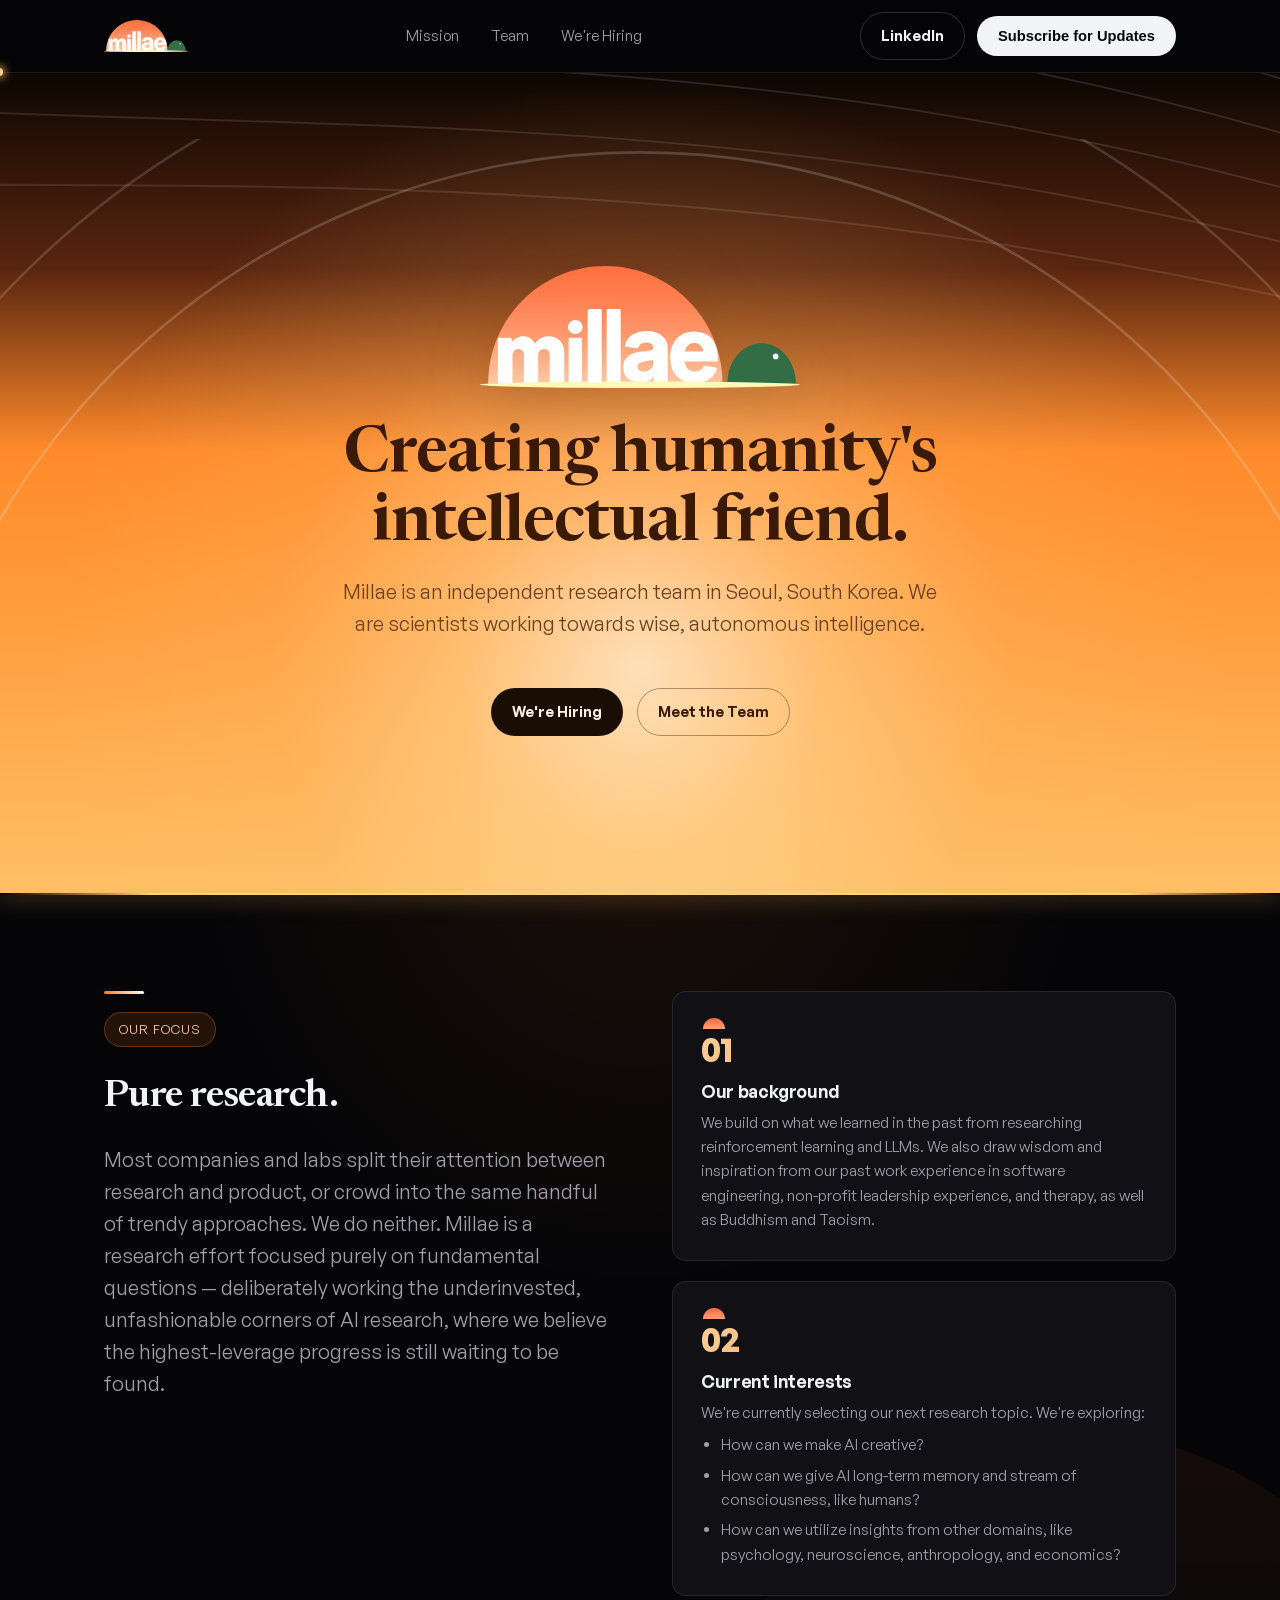
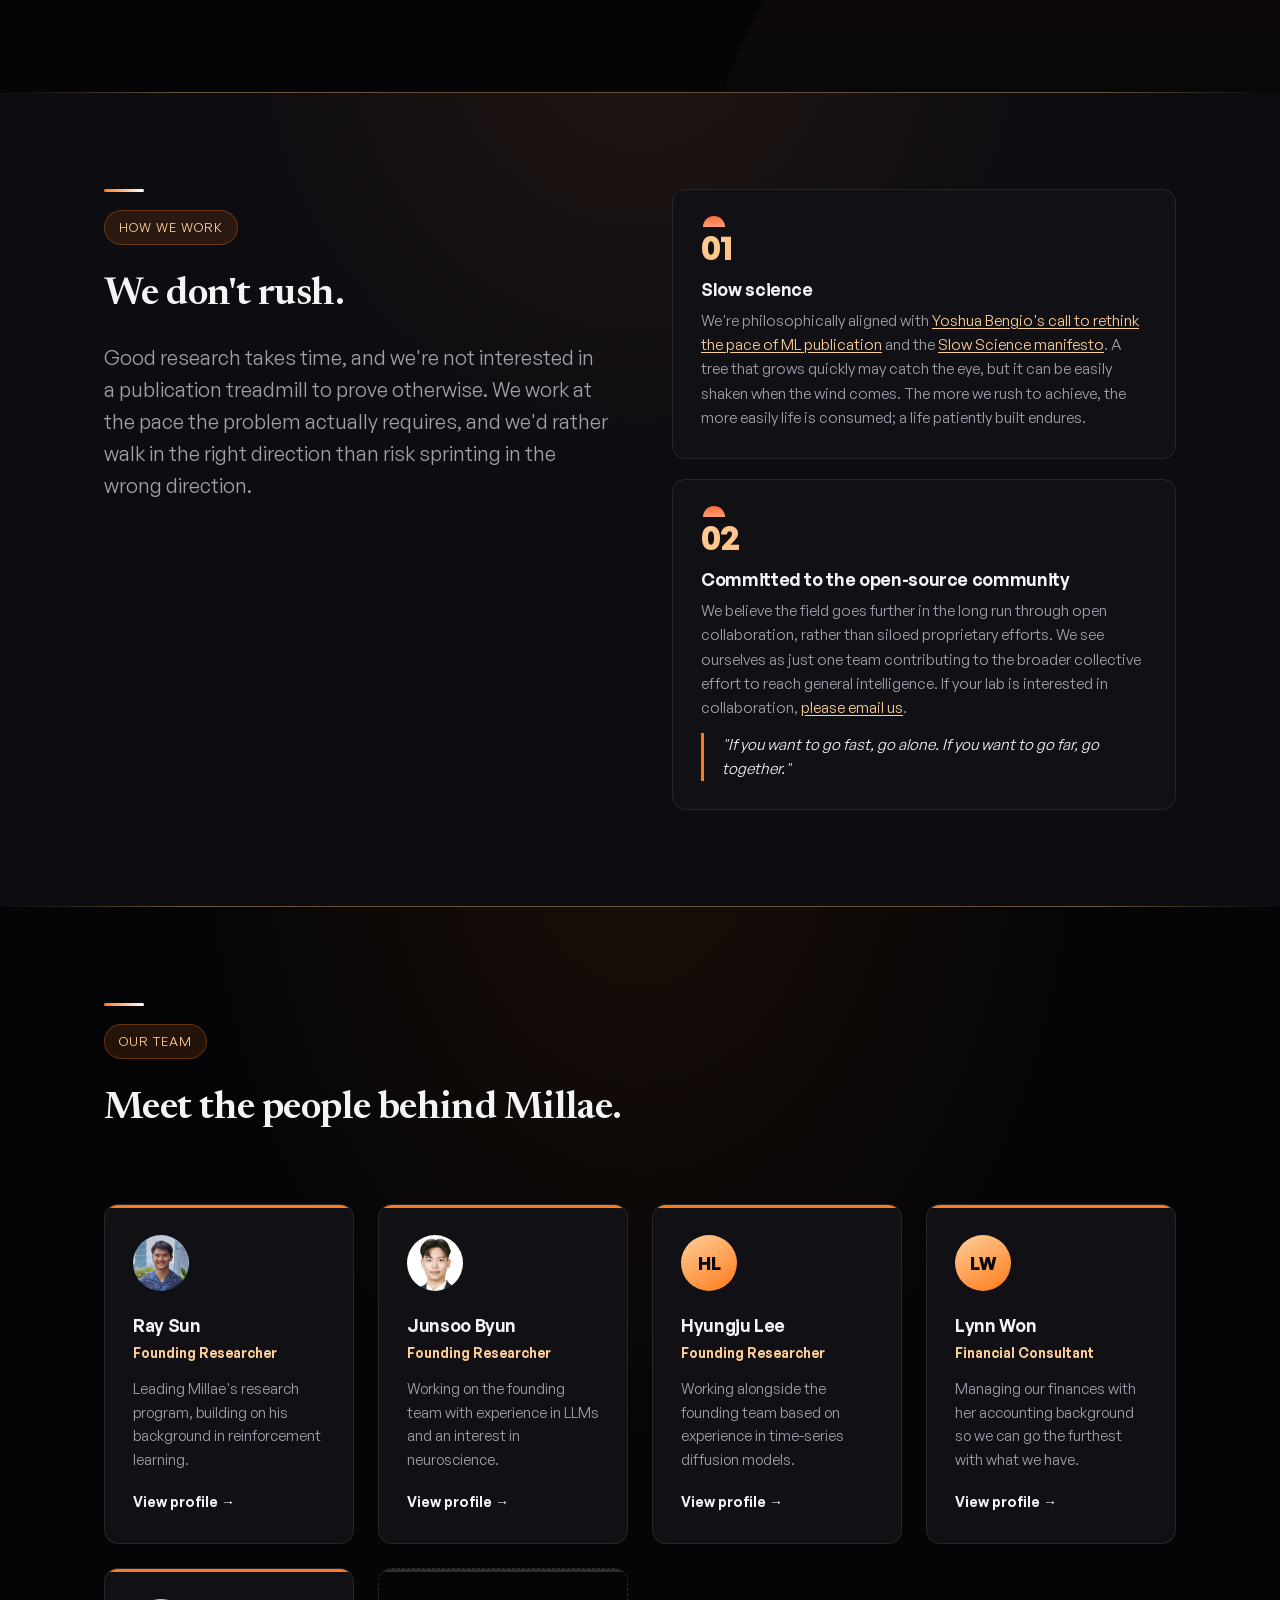
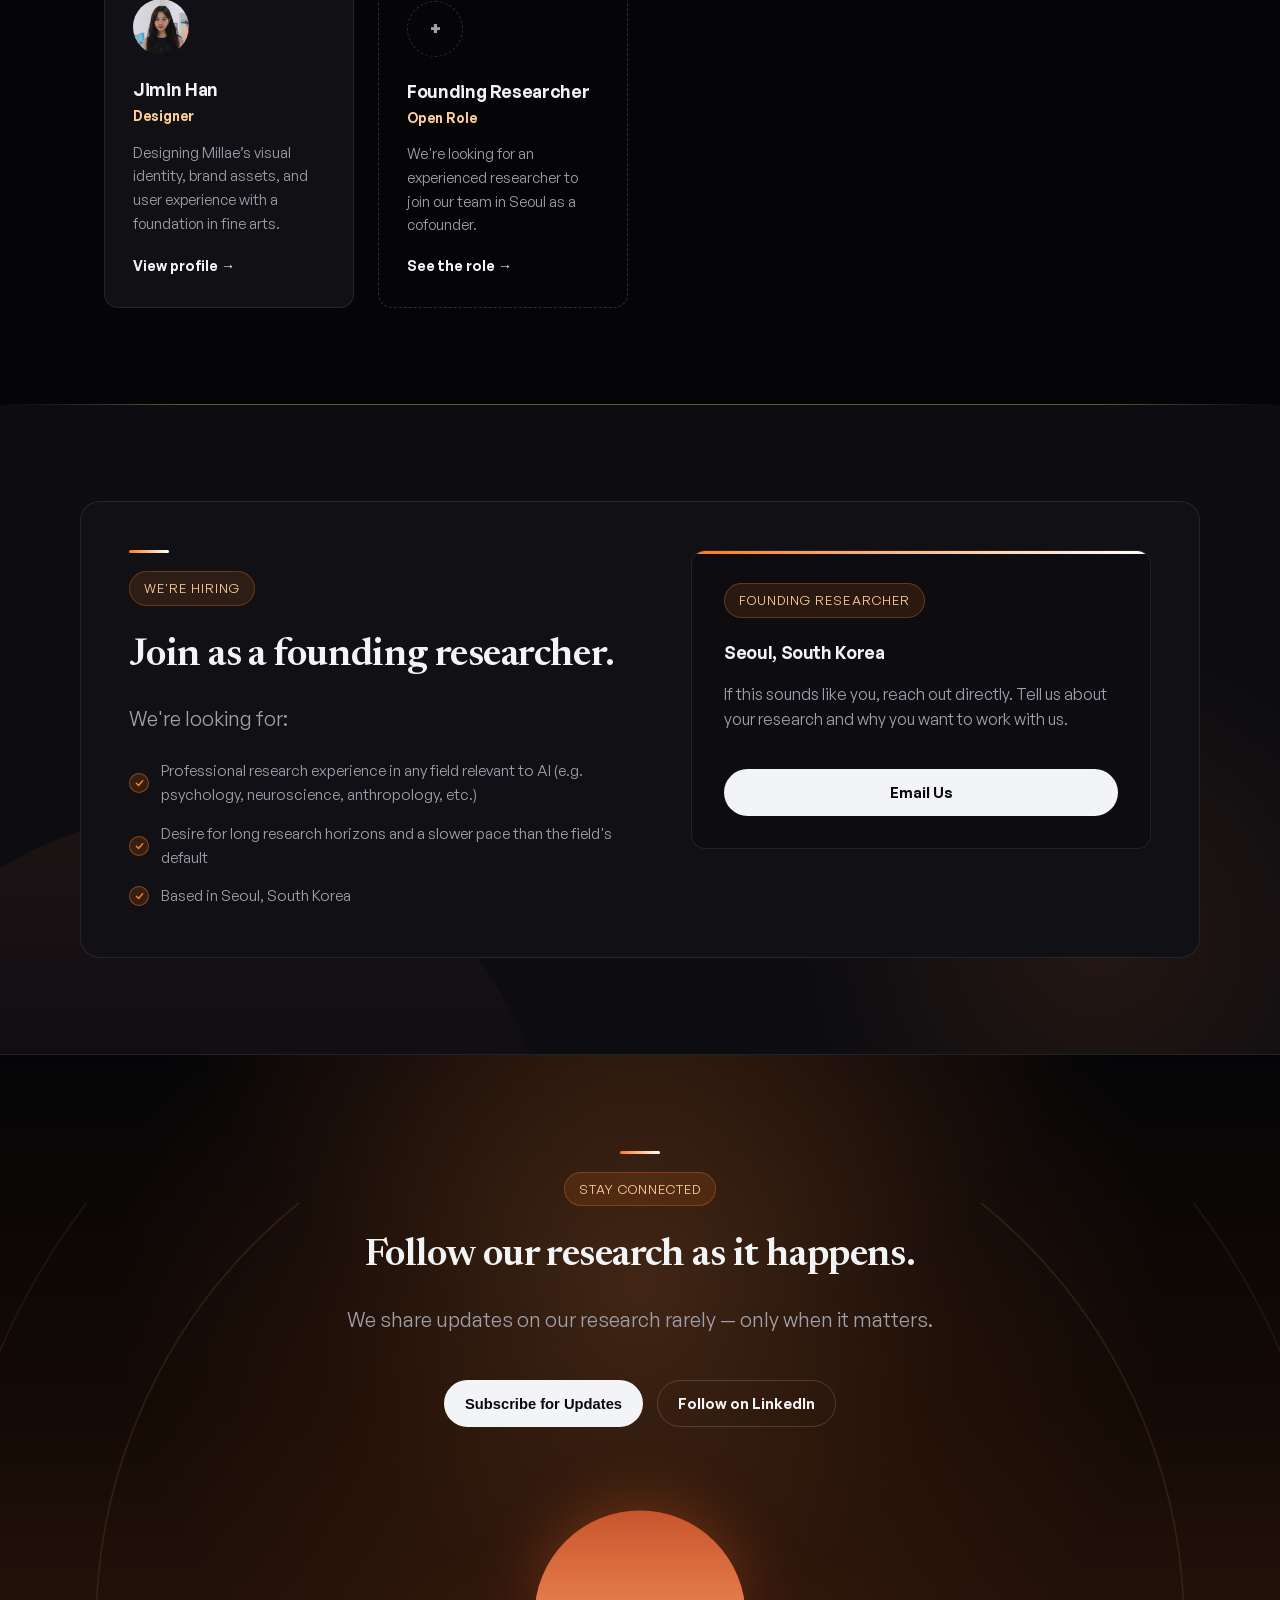
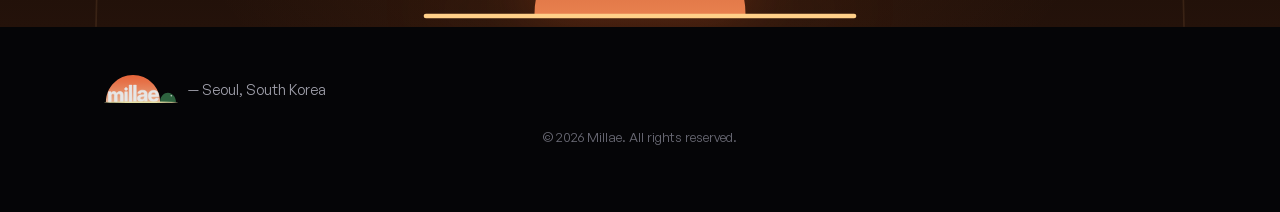
==== commit e0f67a86: "Merge f1964da5acb24ae33906c952a2ccd5776ed3bae5 into 097155392ab17c641eb265bb00a9dc6a98e1d452" ====
--- a/index.html
+++ b/index.html
@@ -8,7 +8,7 @@
 
 <meta property="og:title" content="Millae">
 <meta property="og:description" content="A Seoul-based AI research team.">
-<meta property="og:image" content="assets/logo-512.png">
+<meta property="og:image" content="https://www.millae.ai/assets/logo-512.png">
 <meta property="og:type" content="website">
 <meta name="twitter:card" content="summary">
 
